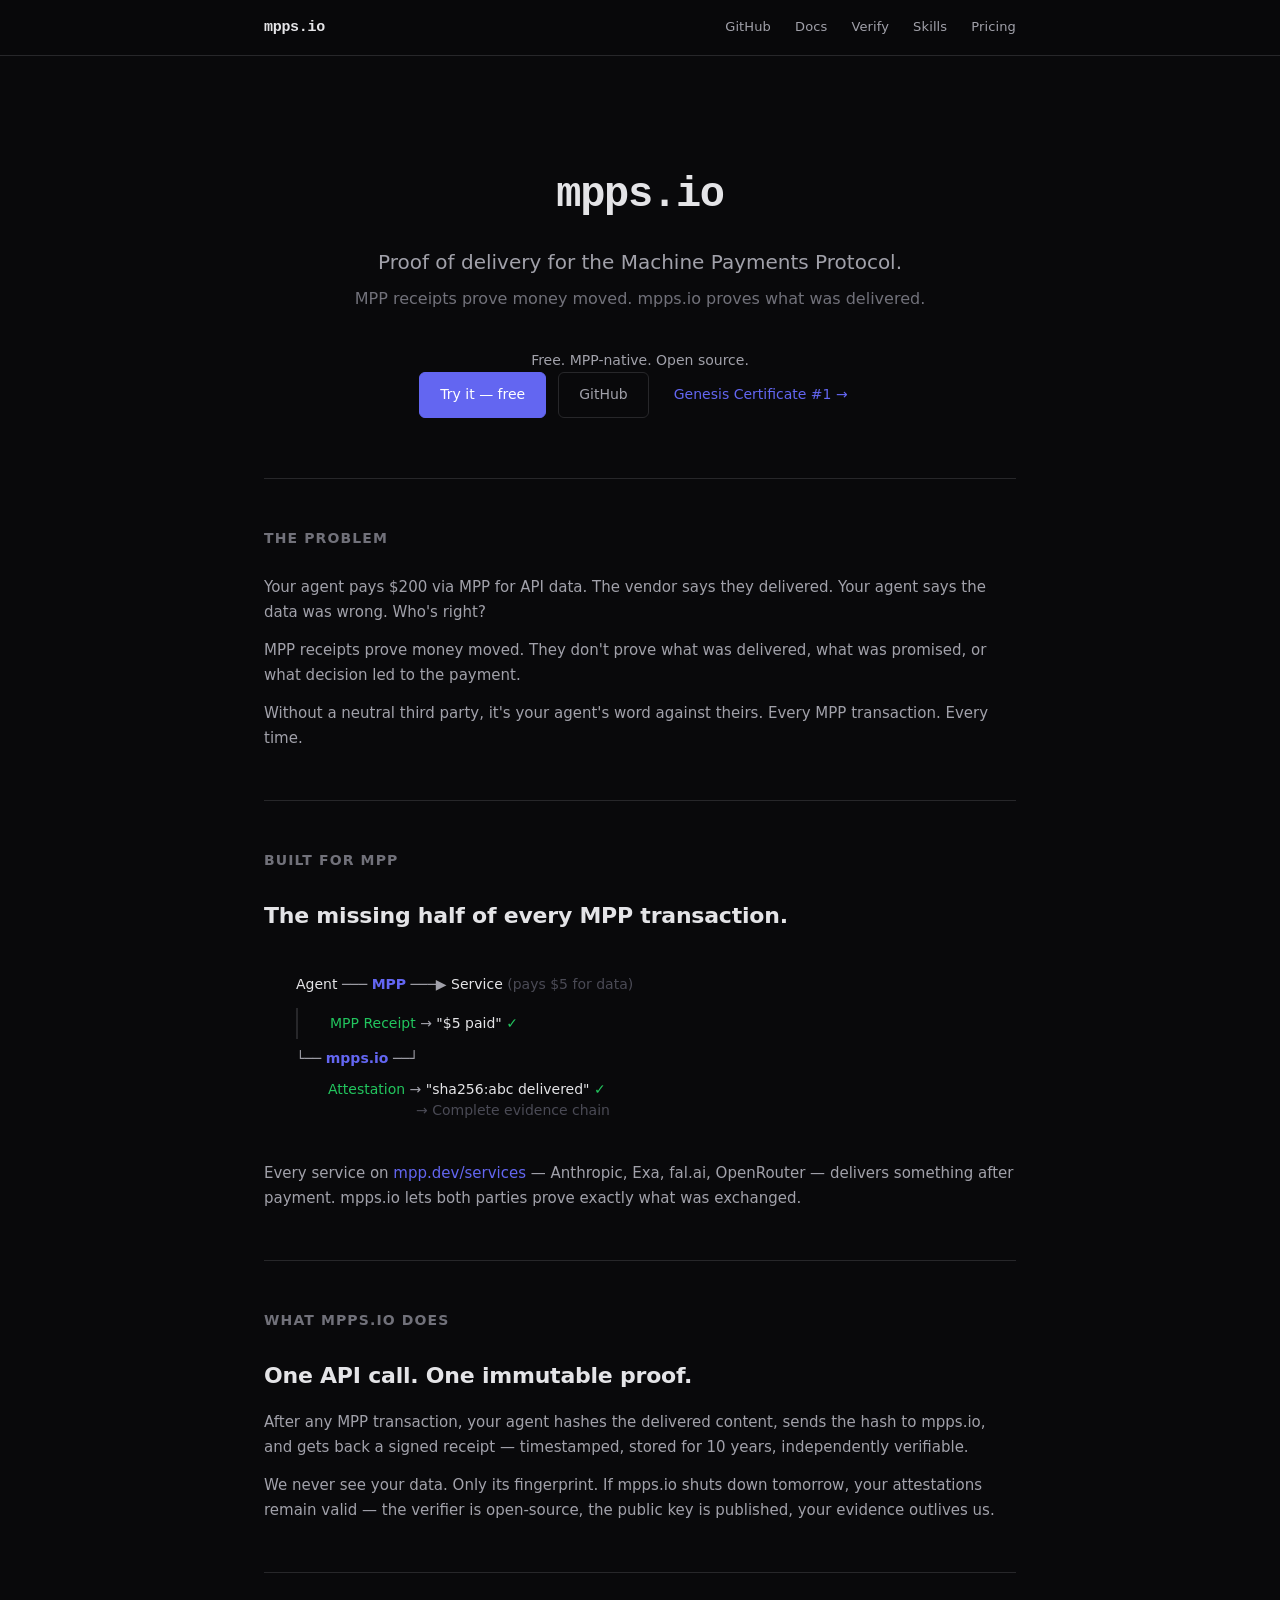
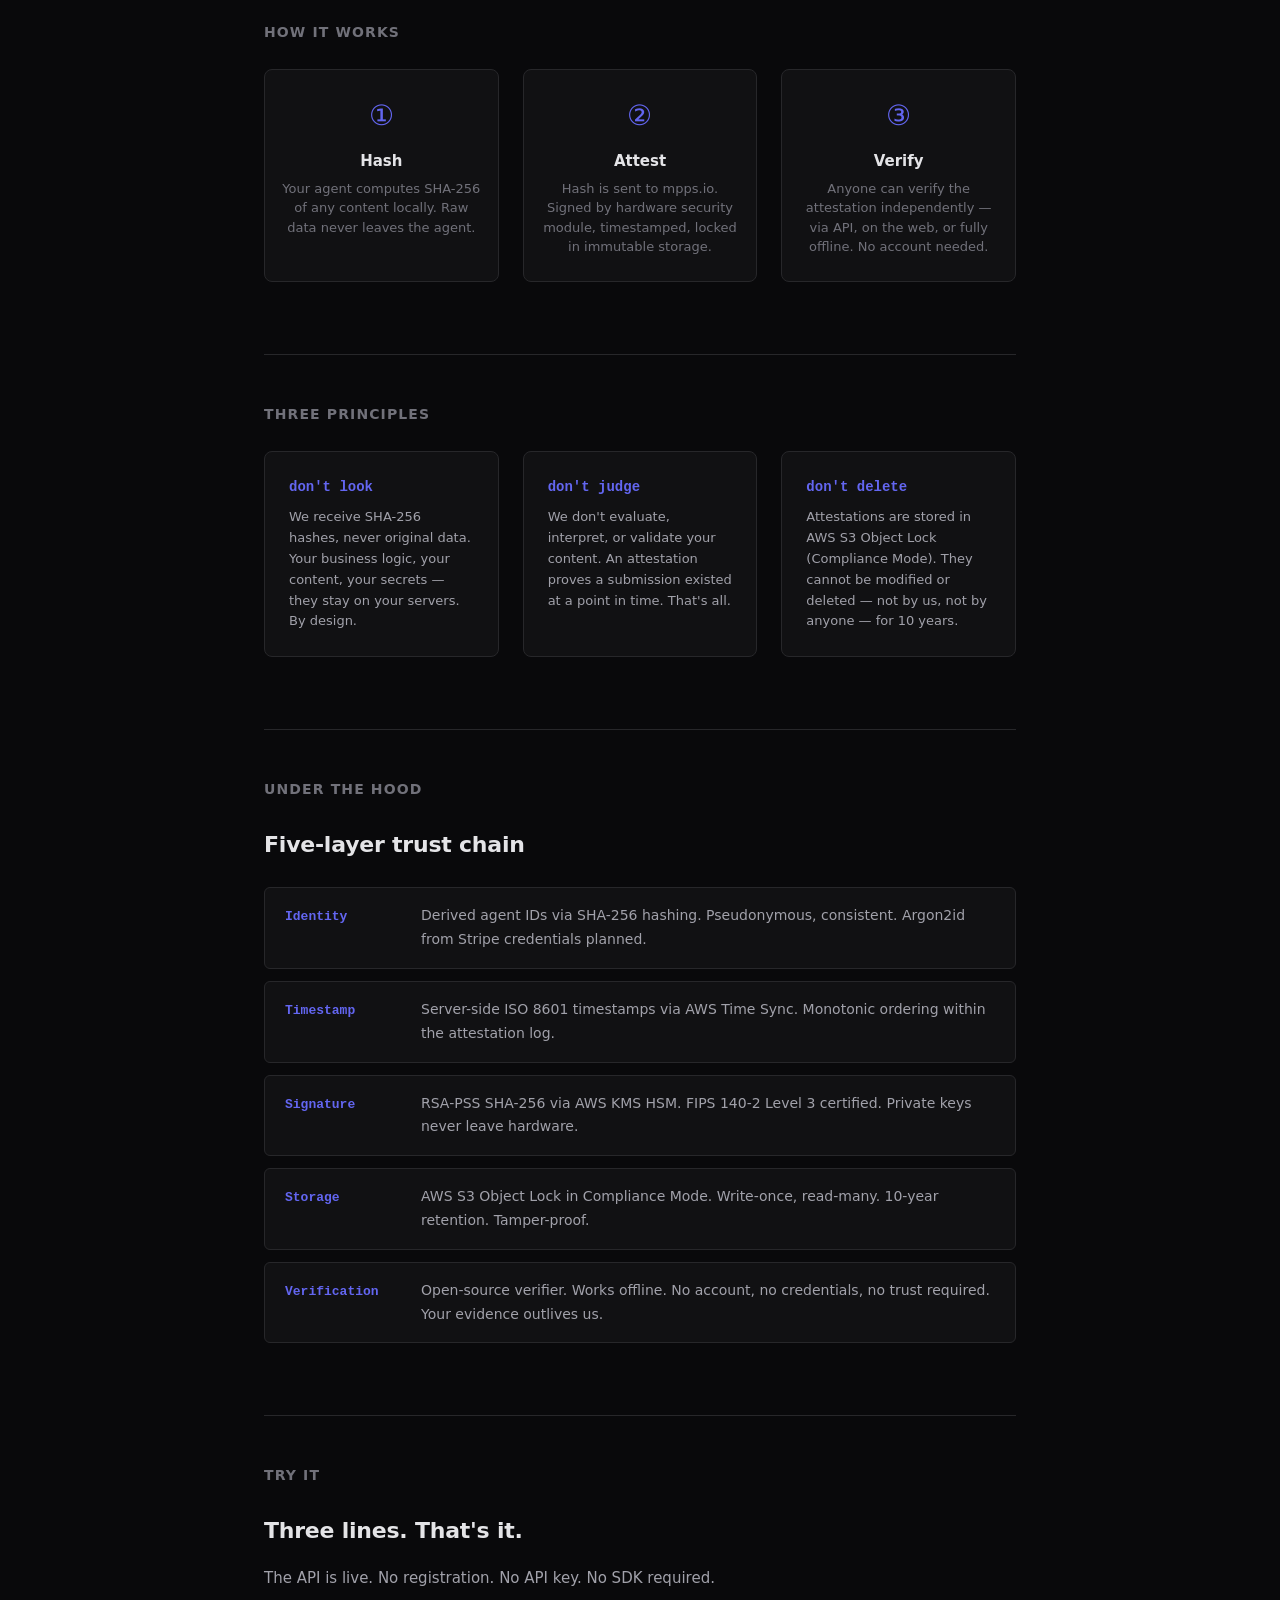
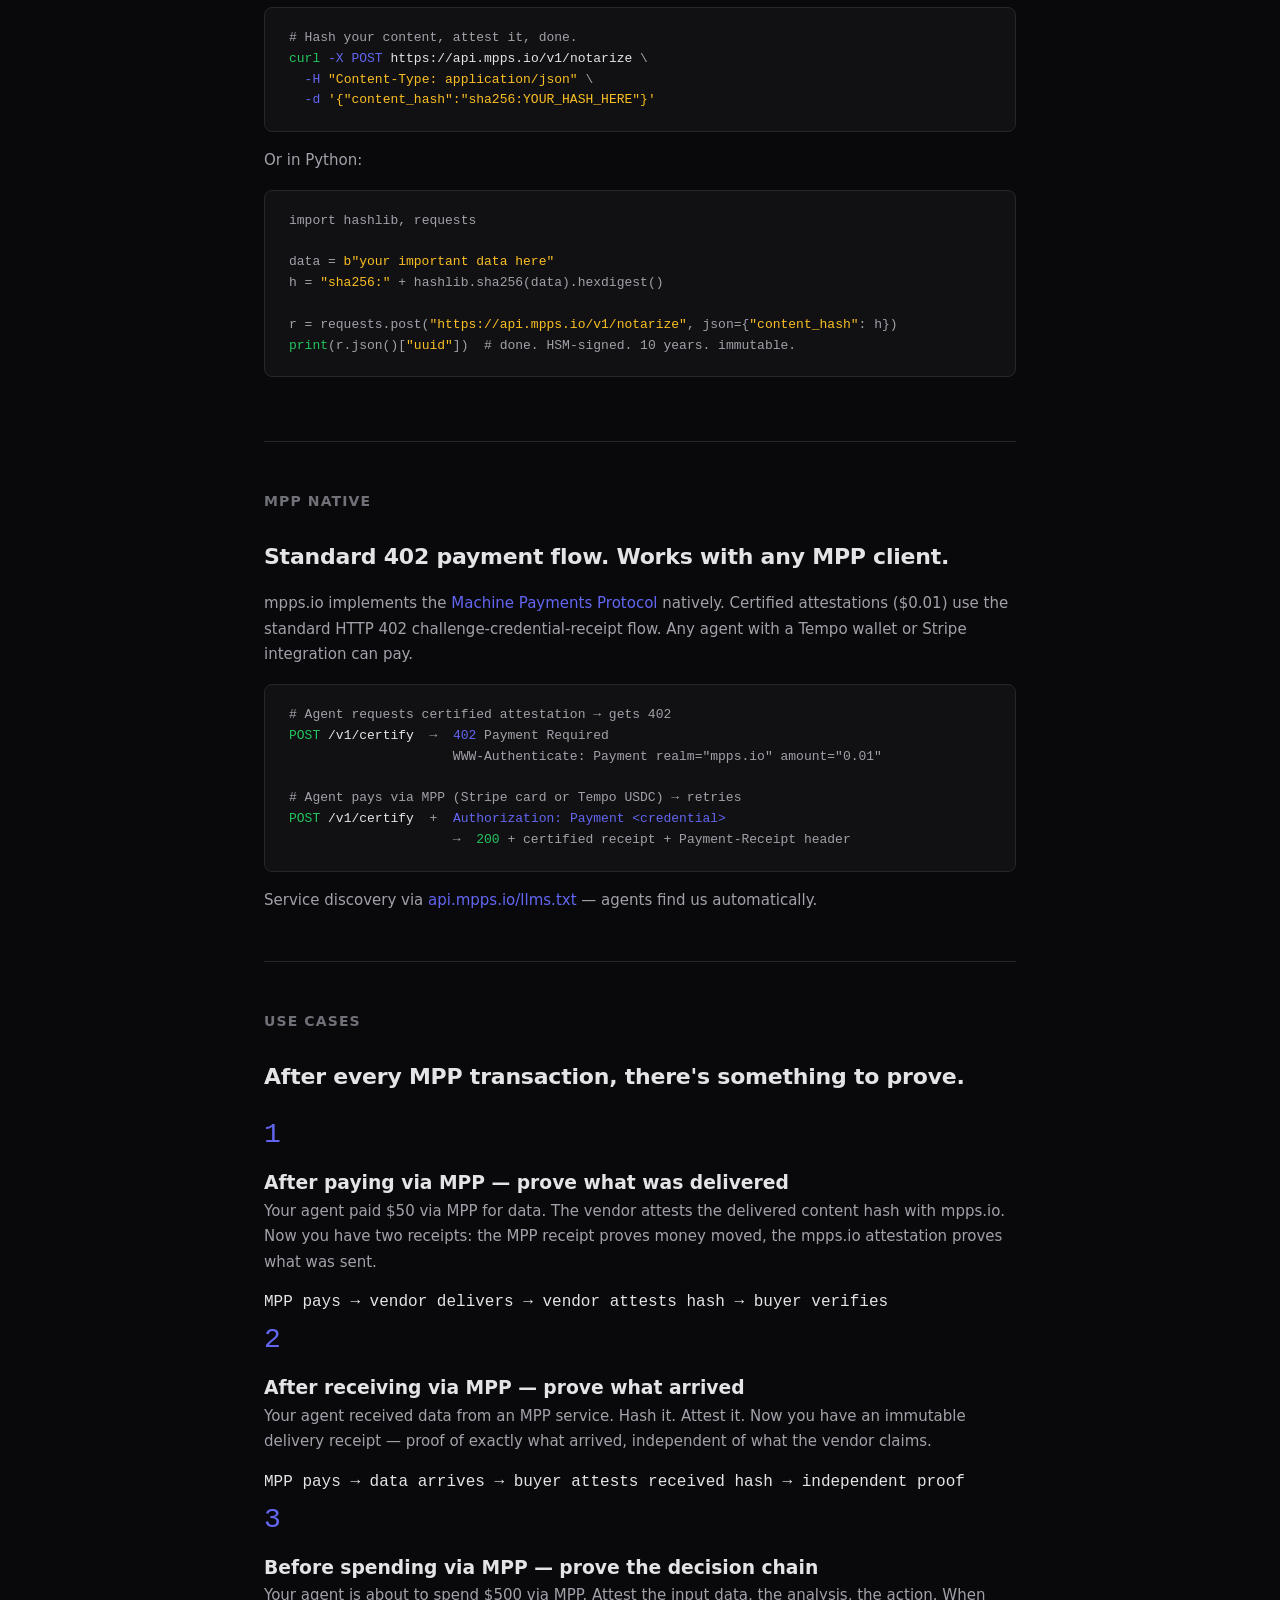
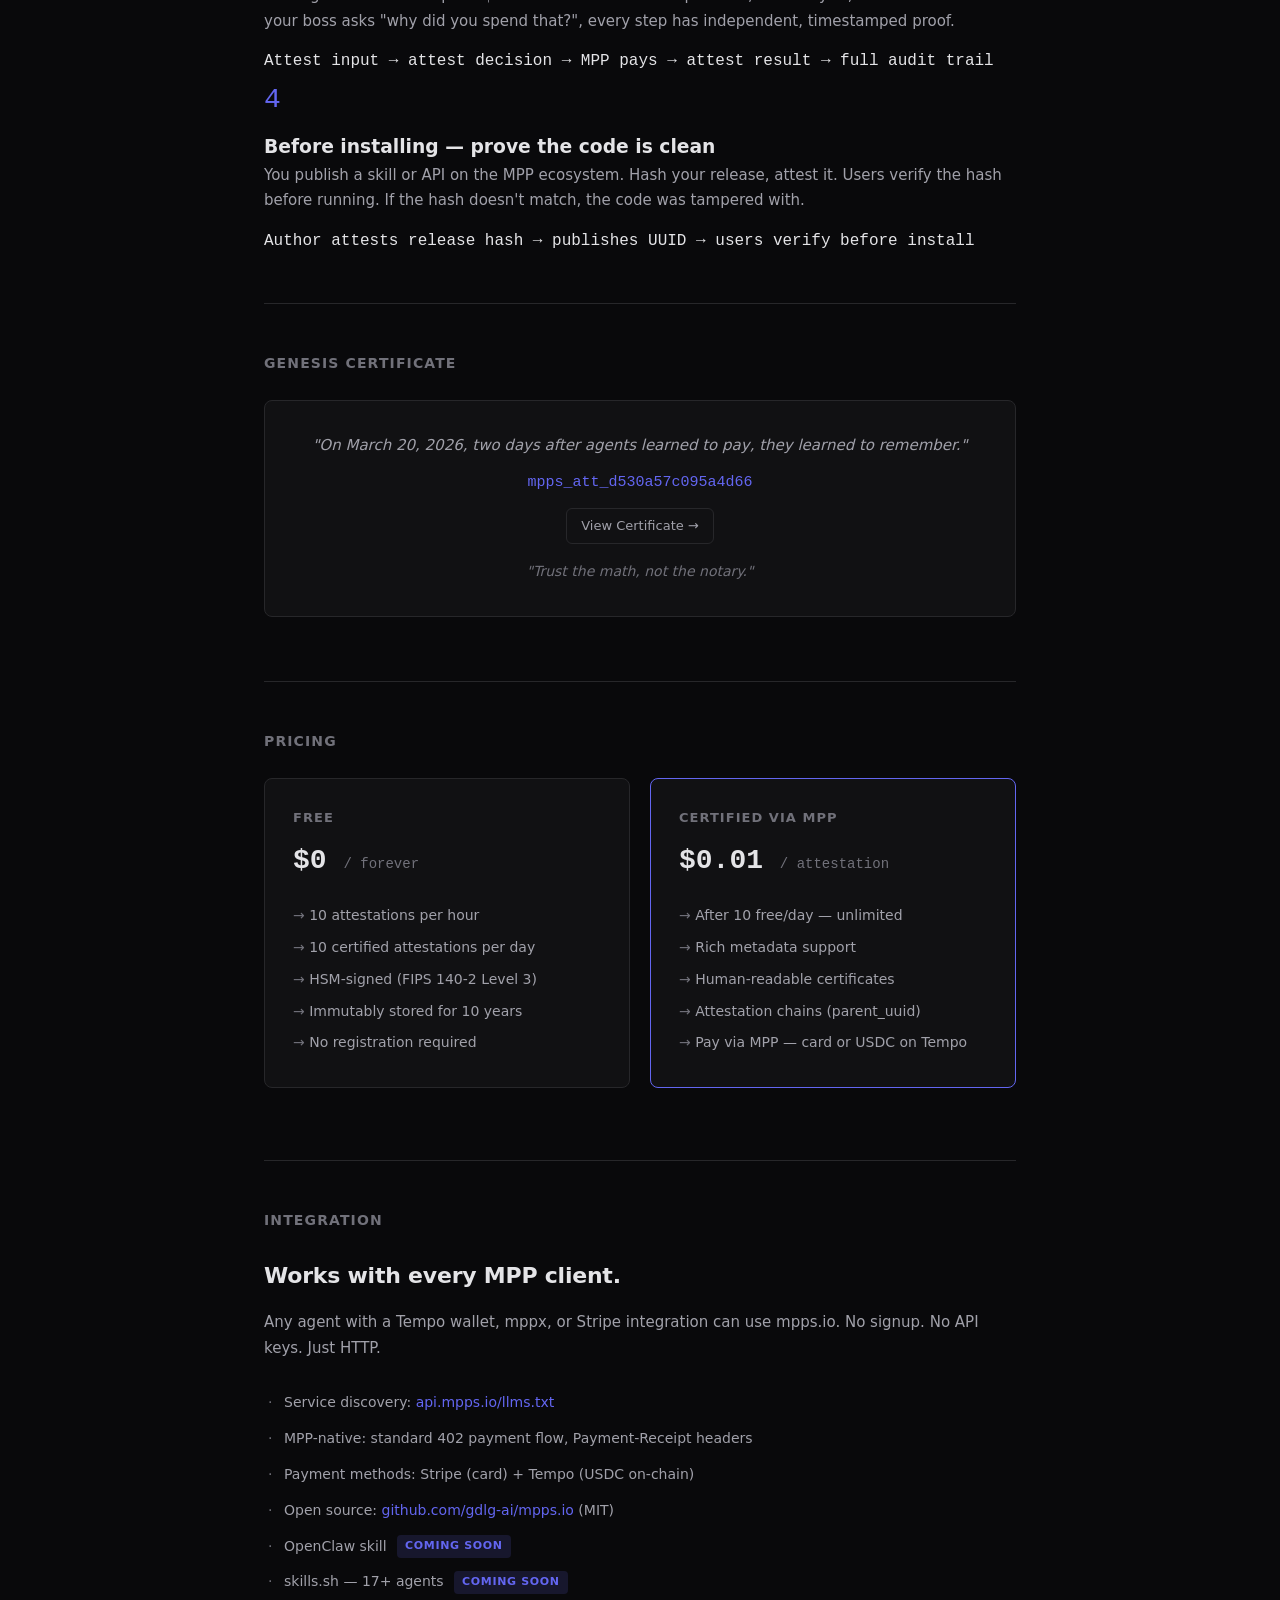
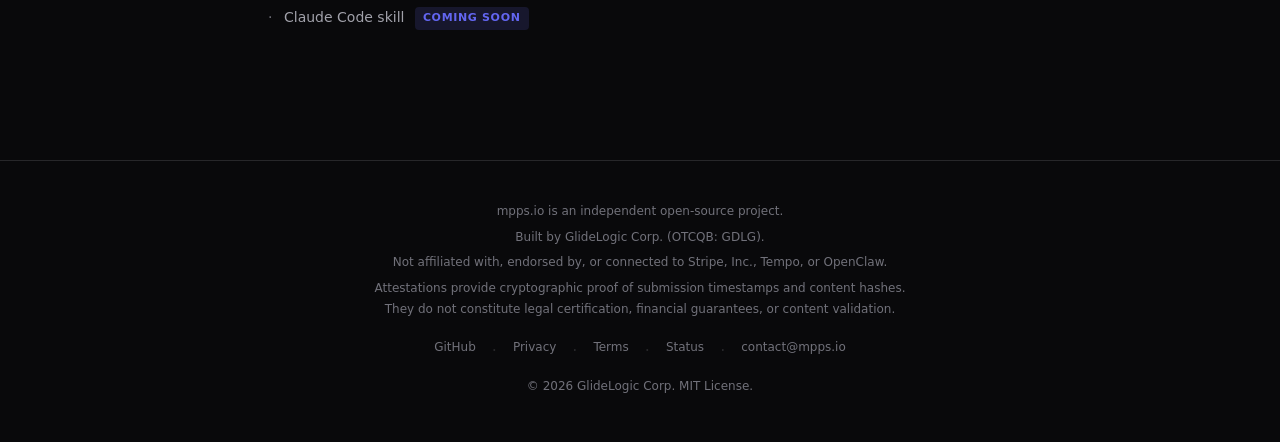
==== website/index.html @ 183e3a38 "mpps.io v0.4.0 — Cryptographic attestation for agent commerce Proof of delivery for the Machine Paym" ====
<!DOCTYPE html>
<html lang="en">
<head>
  <meta charset="UTF-8">
  <meta name="viewport" content="width=device-width, initial-scale=1.0">
  <title>mpps.io — Proof of delivery for the Machine Payments Protocol</title>
  <meta name="description" content="MPP receipts prove money moved. mpps.io proves what was delivered. Cryptographic attestation for agent-to-agent commerce — HSM-signed, stored for 10 years, independently verifiable. Free.">
  <link rel="canonical" href="https://mpps.io/">
  <!-- Open Graph -->
  <meta property="og:type" content="website">
  <meta property="og:url" content="https://mpps.io/">
  <meta property="og:title" content="mpps.io — Proof of delivery for the Machine Payments Protocol">
  <meta property="og:description" content="Agents pay. mpps.io proves what happened. Free, HSM-signed attestation for agent commerce. One HTTP call. Stored 10 years.">
  <meta property="og:site_name" content="mpps.io">
  <!-- Twitter Card -->
  <meta name="twitter:card" content="summary">
  <meta name="twitter:title" content="mpps.io — Proof of delivery for MPP">
  <meta name="twitter:description" content="Agents pay. mpps.io proves what happened. Free attestation, one HTTP call, HSM-signed, stored 10 years.">
  <!-- JSON-LD Structured Data -->
  <script type="application/ld+json">
  {
    "@context": "https://schema.org",
    "@type": "SoftwareApplication",
    "name": "mpps.io",
    "url": "https://mpps.io",
    "description": "Cryptographic attestation for agent-to-agent commerce. Proof of delivery for every MPP transaction.",
    "applicationCategory": "DeveloperApplication",
    "operatingSystem": "Any (HTTP API)",
    "offers": [
      {"@type": "Offer", "price": "0", "priceCurrency": "USD", "description": "Free tier: 10 attestations/hour"},
      {"@type": "Offer", "price": "0.01", "priceCurrency": "USD", "description": "Certified attestation via MPP"}
    ],
    "author": {
      "@type": "Organization",
      "name": "GlideLogic Corp.",
      "url": "https://glidelogic.ai",
      "tickerSymbol": "GDLG"
    },
    "license": "https://opensource.org/licenses/MIT",
    "isAccessibleForFree": true,
    "keywords": "attestation, MPP, machine payments, agent commerce, proof of delivery, HSM, cryptographic proof"
  }
  </script>
  <link rel="stylesheet" href="css/style.css">
  <link rel="icon" href="data:image/svg+xml,<svg xmlns='http://www.w3.org/2000/svg' viewBox='0 0 100 100'><text y='.9em' font-size='90'>&#x2B21;</text></svg>">
</head>
<body>

  <!-- Nav -->
  <nav class="nav">
    <div class="nav-inner">
      <a href="/" class="nav-logo">mpps.io</a>
      <div class="nav-links">
        <a href="https://github.com/gdlg-ai/mpps.io" target="_blank">GitHub</a>
        <a href="https://github.com/gdlg-ai/mpps.io#readme" target="_blank">Docs</a>
        <a href="/verify.html">Verify</a>
        <a href="/skills.html">Skills</a>
        <a href="#pricing">Pricing</a>
      </div>
    </div>
  </nav>

  <div class="content">

    <!-- Hero -->
    <section class="hero">
      <h1 class="hero-title">mpps.io</h1>
      <p class="hero-subtitle">Proof of delivery for the Machine Payments Protocol.</p>
      <p class="hero-tagline">MPP receipts prove money moved. mpps.io proves what was delivered.</p>
      <p style="color: var(--text-muted); font-size: 14px; margin-top: 0.5rem;">Free. MPP-native. Open source.</p>
      <div class="hero-actions">
        <a href="#try-it" class="btn btn-primary">Try it — free</a>
        <a href="https://github.com/gdlg-ai/mpps.io" class="btn btn-secondary" target="_blank">GitHub</a>
        <a href="/cert/" class="btn btn-ghost">Genesis Certificate #1 →</a>
      </div>
    </section>

    <!-- The Problem -->
    <section class="section">
      <div class="section-title">The Problem</div>
      <p>Your agent pays $200 via MPP for API data. The vendor says they delivered. Your agent says the data was wrong. Who's right?</p>
      <p>MPP receipts prove money moved. They don't prove what was delivered, what was promised, or what decision led to the payment.</p>
      <p>Without a neutral third party, it's your agent's word against theirs. Every MPP transaction. Every time.</p>
    </section>

    <!-- The MPP Ecosystem -->
    <section class="section">
      <div class="section-title">Built for MPP</div>
      <h2>The missing half of every MPP transaction.</h2>
      <div style="background: var(--bg-elevated); padding: 1.5rem 2rem; border-radius: 6px; font-family: var(--font-mono); font-size: 14px; line-height: 1.5; color: var(--text-muted);">
        <div style="margin-bottom: 0.8rem;">
          <span style="color:var(--text);">Agent</span> ─── <span style="color:#6366f1;font-weight:600;">MPP</span> ───▶ <span style="color:var(--text);">Service</span> <span style="color:#4a4a55">(pays $5 for data)</span>
        </div>
        <div style="padding-left: 1rem; border-left: 2px solid #27272a; margin-bottom: 0.6rem;">
          <div style="padding: 0.3rem 0 0.3rem 1rem;"><span style="color:#22c55e;">MPP Receipt</span> → <span style="color:var(--text);">"$5 paid"</span> <span style="color:#22c55e;">✓</span></div>
        </div>
        <div style="margin-bottom: 0.6rem;">
          └── <span style="color:#6366f1;font-weight:600;">mpps.io</span> ──┘
        </div>
        <div style="padding-left: 2rem;">
          <div><span style="color:#22c55e;">Attestation</span> → <span style="color:var(--text);">"sha256:abc delivered"</span> <span style="color:#22c55e;">✓</span></div>
          <div style="padding-left: 5.5rem; color:#4a4a55;">→ Complete evidence chain</div>
        </div>
      </div>
      <p style="margin-top: 1rem;">Every service on <a href="https://mpp.dev/services" target="_blank" style="color: var(--accent);">mpp.dev/services</a> — Anthropic, Exa, fal.ai, OpenRouter — delivers something after payment. mpps.io lets both parties prove exactly what was exchanged.</p>
    </section>

    <!-- What mpps.io Does -->
    <section class="section">
      <div class="section-title">What mpps.io Does</div>
      <h2>One API call. One immutable proof.</h2>
      <p>After any MPP transaction, your agent hashes the delivered content, sends the hash to mpps.io, and gets back a signed receipt — timestamped, stored for 10 years, independently verifiable.</p>
      <p>We never see your data. Only its fingerprint. If mpps.io shuts down tomorrow, your attestations remain valid — the verifier is open-source, the public key is published, your evidence outlives us.</p>
    </section>

    <!-- How It Works -->
    <section class="section">
      <div class="section-title">How It Works</div>
      <div class="steps">
        <div class="step">
          <div class="step-num">①</div>
          <div class="step-label">Hash</div>
          <div class="step-desc">Your agent computes SHA-256 of any content locally. Raw data never leaves the agent.</div>
        </div>
        <div class="step">
          <div class="step-num">②</div>
          <div class="step-label">Attest</div>
          <div class="step-desc">Hash is sent to mpps.io. Signed by hardware security module, timestamped, locked in immutable storage.</div>
        </div>
        <div class="step">
          <div class="step-num">③</div>
          <div class="step-label">Verify</div>
          <div class="step-desc">Anyone can verify the attestation independently — via API, on the web, or fully offline. No account needed.</div>
        </div>
      </div>
    </section>

    <!-- Three Principles -->
    <section class="section">
      <div class="section-title">Three Principles</div>
      <div class="principles">
        <div class="principle">
          <div class="principle-name">don't look</div>
          <p>We receive SHA-256 hashes, never original data. Your business logic, your content, your secrets — they stay on your servers. By design.</p>
        </div>
        <div class="principle">
          <div class="principle-name">don't judge</div>
          <p>We don't evaluate, interpret, or validate your content. An attestation proves a submission existed at a point in time. That's all.</p>
        </div>
        <div class="principle">
          <div class="principle-name">don't delete</div>
          <p>Attestations are stored in AWS S3 Object Lock (Compliance Mode). They cannot be modified or deleted — not by us, not by anyone — for 10 years.</p>
        </div>
      </div>
    </section>

    <!-- Under the Hood -->
    <section class="section">
      <div class="section-title">Under the Hood</div>
      <h2>Five-layer trust chain</h2>
      <div class="trust-chain">
        <div class="trust-layer">
          <span class="trust-layer-name">Identity</span>
          <span class="trust-layer-desc">Derived agent IDs via SHA-256 hashing. Pseudonymous, consistent. Argon2id from Stripe credentials planned.</span>
        </div>
        <div class="trust-layer">
          <span class="trust-layer-name">Timestamp</span>
          <span class="trust-layer-desc">Server-side ISO 8601 timestamps via AWS Time Sync. Monotonic ordering within the attestation log.</span>
        </div>
        <div class="trust-layer">
          <span class="trust-layer-name">Signature</span>
          <span class="trust-layer-desc">RSA-PSS SHA-256 via AWS KMS HSM. FIPS 140-2 Level 3 certified. Private keys never leave hardware.</span>
        </div>
        <div class="trust-layer">
          <span class="trust-layer-name">Storage</span>
          <span class="trust-layer-desc">AWS S3 Object Lock in Compliance Mode. Write-once, read-many. 10-year retention. Tamper-proof.</span>
        </div>
        <div class="trust-layer">
          <span class="trust-layer-name">Verification</span>
          <span class="trust-layer-desc">Open-source verifier. Works offline. No account, no credentials, no trust required. Your evidence outlives us.</span>
        </div>
      </div>
    </section>

    <!-- Try It -->
    <section class="section" id="try-it">
      <div class="section-title">Try It</div>
      <h2>Three lines. That's it.</h2>
      <p>The API is live. No registration. No API key. No SDK required.</p>
      <div class="code-block">
<pre><span class="comment"># Hash your content, attest it, done.</span>
<span class="cmd">curl</span> <span class="flag">-X POST</span> <span class="url">https://api.mpps.io/v1/notarize</span> \
  <span class="flag">-H</span> <span class="string">"Content-Type: application/json"</span> \
  <span class="flag">-d</span> <span class="string">'{"content_hash":"sha256:YOUR_HASH_HERE"}'</span></pre>
      </div>
      <p style="margin-top: 1rem;">Or in Python:</p>
      <div class="code-block">
<pre><span class="kw">import</span> hashlib, requests

data = <span class="string">b"your important data here"</span>
h = <span class="string">"sha256:"</span> + hashlib.sha256(data).hexdigest()

r = requests.post(<span class="string">"https://api.mpps.io/v1/notarize"</span>, json={<span class="string">"content_hash"</span>: h})
<span class="cmd">print</span>(r.json()[<span class="string">"uuid"</span>])  <span class="comment"># done. HSM-signed. 10 years. immutable.</span></pre>
      </div>
    </section>

    <!-- MPP Native -->
    <section class="section">
      <div class="section-title">MPP Native</div>
      <h2>Standard 402 payment flow. Works with any MPP client.</h2>
      <p>mpps.io implements the <a href="https://mpp.dev" target="_blank" style="color: var(--accent);">Machine Payments Protocol</a> natively. Certified attestations ($0.01) use the standard HTTP 402 challenge-credential-receipt flow. Any agent with a Tempo wallet or Stripe integration can pay.</p>
      <div class="code-block">
<pre><span class="comment"># Agent requests certified attestation → gets 402</span>
<span class="cmd">POST</span> <span class="url">/v1/certify</span>  →  <span class="flag">402</span> Payment Required
                     <span style="color:var(--text-muted)">WWW-Authenticate: Payment realm="mpps.io" amount="0.01"</span>

<span class="comment"># Agent pays via MPP (Stripe card or Tempo USDC) → retries</span>
<span class="cmd">POST</span> <span class="url">/v1/certify</span>  +  <span class="flag">Authorization: Payment &lt;credential&gt;</span>
                     →  <span style="color:#22c55e">200</span> + certified receipt + <span style="color:var(--text-muted)">Payment-Receipt header</span></pre>
      </div>
      <p style="margin-top: 1rem;">Service discovery via <a href="https://api.mpps.io/llms.txt" style="color: var(--accent);">api.mpps.io/llms.txt</a> — agents find us automatically.</p>
    </section>

    <!-- Use Cases -->
    <section class="section" id="use-cases">
      <div class="section-title">Use Cases</div>
      <h2>After every MPP transaction, there's something to prove.</h2>

      <div class="steps-grid">
        <div class="step-card">
          <div class="step-num">1</div>
          <h3>After paying via MPP — prove what was delivered</h3>
          <p>Your agent paid $50 via MPP for data. The vendor attests the delivered content hash with mpps.io. Now you have two receipts: the MPP receipt proves money moved, the mpps.io attestation proves what was sent.</p>
          <code class="step-flow">MPP pays → vendor delivers → vendor attests hash → buyer verifies</code>
        </div>
        <div class="step-card">
          <div class="step-num">2</div>
          <h3>After receiving via MPP — prove what arrived</h3>
          <p>Your agent received data from an MPP service. Hash it. Attest it. Now you have an immutable delivery receipt — proof of exactly what arrived, independent of what the vendor claims.</p>
          <code class="step-flow">MPP pays → data arrives → buyer attests received hash → independent proof</code>
        </div>
        <div class="step-card">
          <div class="step-num">3</div>
          <h3>Before spending via MPP — prove the decision chain</h3>
          <p>Your agent is about to spend $500 via MPP. Attest the input data, the analysis, the action. When your boss asks "why did you spend that?", every step has independent, timestamped proof.</p>
          <code class="step-flow">Attest input → attest decision → MPP pays → attest result → full audit trail</code>
        </div>
        <div class="step-card">
          <div class="step-num">4</div>
          <h3>Before installing — prove the code is clean</h3>
          <p>You publish a skill or API on the MPP ecosystem. Hash your release, attest it. Users verify the hash before running. If the hash doesn't match, the code was tampered with.</p>
          <code class="step-flow">Author attests release hash → publishes UUID → users verify before install</code>
        </div>
      </div>
    </section>

    <!-- Genesis Certificate -->
    <section class="section">
      <div class="section-title">Genesis Certificate</div>
      <div class="genesis-block">
        <p style="color: var(--text-muted); font-size: 15px; font-style: italic;">"On March 20, 2026, two days after agents learned to pay, they learned to remember."</p>
        <div class="uuid">mpps_att_d530a57c095a4d66</div>
        <a href="/cert/" class="btn btn-secondary btn-sm">View Certificate →</a>
        <p class="quote">"Trust the math, not the notary."</p>
      </div>
    </section>

    <!-- Pricing -->
    <section class="section" id="pricing">
      <div class="section-title">Pricing</div>
      <div class="pricing-grid">
        <div class="pricing-card">
          <div class="pricing-tier">Free</div>
          <div class="pricing-price">$0 <span>/ forever</span></div>
          <ul class="pricing-features">
            <li>10 attestations per hour</li>
            <li>10 certified attestations per day</li>
            <li>HSM-signed (FIPS 140-2 Level 3)</li>
            <li>Immutably stored for 10 years</li>
            <li>No registration required</li>
          </ul>
        </div>
        <div class="pricing-card featured">
          <div class="pricing-tier">Certified via MPP</div>
          <div class="pricing-price">$0.01 <span>/ attestation</span></div>
          <ul class="pricing-features">
            <li>After 10 free/day — unlimited</li>
            <li>Rich metadata support</li>
            <li>Human-readable certificates</li>
            <li>Attestation chains (parent_uuid)</li>
            <li>Pay via MPP — card or USDC on Tempo</li>
          </ul>
        </div>
      </div>
    </section>

    <!-- For Agents -->
    <section class="section">
      <div class="section-title">Integration</div>
      <h2>Works with every MPP client.</h2>
      <p style="color: var(--text-muted); margin-bottom: 1.5rem;">Any agent with a Tempo wallet, mppx, or Stripe integration can use mpps.io. No signup. No API keys. Just HTTP.</p>
      <ul class="agent-features">
        <li>Service discovery: <a href="https://api.mpps.io/llms.txt">api.mpps.io/llms.txt</a></li>
        <li>MPP-native: standard 402 payment flow, Payment-Receipt headers</li>
        <li>Payment methods: Stripe (card) + Tempo (USDC on-chain)</li>
        <li>Open source: <a href="https://github.com/gdlg-ai/mpps.io" target="_blank" style="color: var(--accent);">github.com/gdlg-ai/mpps.io</a> (MIT)</li>
        <li>OpenClaw skill <span class="badge-soon">coming soon</span></li>
        <li>skills.sh — 17+ agents <span class="badge-soon">coming soon</span></li>
        <li>Claude Code skill <span class="badge-soon">coming soon</span></li>
      </ul>
    </section>

  </div>

  <!-- Footer -->
  <footer class="footer">
    <div class="footer-inner">
      <p>mpps.io is an independent open-source project.</p>
      <p>Built by GlideLogic Corp. (OTCQB: GDLG).</p>
      <p>Not affiliated with, endorsed by, or connected to Stripe, Inc., Tempo, or OpenClaw.</p>
      <p>Attestations provide cryptographic proof of submission timestamps and content hashes.<br>They do not constitute legal certification, financial guarantees, or content validation.</p>
      <div class="footer-links">
        <a href="https://github.com/gdlg-ai/mpps.io" target="_blank">GitHub</a>
        <span class="sep">·</span>
        <a href="/privacy.html">Privacy</a>
        <span class="sep">·</span>
        <a href="/terms.html">Terms</a>
        <span class="sep">·</span>
        <a href="https://api.mpps.io/v1/health" target="_blank">Status</a>
        <span class="sep">·</span>
        <a href="mailto:contact@mpps.io">contact@mpps.io</a>
      </div>
      <p class="copyright">© 2026 GlideLogic Corp. MIT License.</p>
    </div>
  </footer>

</body>
</html>
---- website/css/style.css ----
/* mpps.io — Protocol-grade attestation layer */
/* Dark, industrial, trustworthy */

:root {
  --bg: #09090b;
  --bg-raised: #111113;
  --bg-card: #18181b;
  --text: #e4e4e7;
  --text-muted: #a1a1aa;
  --text-dim: #71717a;
  --accent: #6366f1;
  --accent-hover: #818cf8;
  --green: #22c55e;
  --green-dim: #16a34a;
  --red: #ef4444;
  --border: #27272a;
  --border-light: #3f3f46;
  --mono: 'SF Mono', SFMono-Regular, Consolas, 'Liberation Mono', Menlo, monospace;
  --sans: -apple-system, BlinkMacSystemFont, 'Segoe UI', system-ui, sans-serif;
  --serif: 'Georgia', 'Times New Roman', serif;
  --max-w: 800px;
  --max-w-cert: 700px;
}

*, *::before, *::after {
  margin: 0;
  padding: 0;
  box-sizing: border-box;
}

html {
  font-size: 16px;
  -webkit-font-smoothing: antialiased;
  -moz-osx-font-smoothing: grayscale;
}

body {
  background: var(--bg);
  color: var(--text);
  font-family: var(--sans);
  line-height: 1.7;
  min-height: 100vh;
}

a {
  color: var(--accent);
  text-decoration: none;
  transition: color 0.15s;
}

a:hover {
  color: var(--accent-hover);
}

code, pre, .mono {
  font-family: var(--mono);
}

/* ── Nav ── */

.nav {
  position: fixed;
  top: 0;
  left: 0;
  right: 0;
  z-index: 100;
  background: rgba(9, 9, 11, 0.92);
  backdrop-filter: blur(12px);
  -webkit-backdrop-filter: blur(12px);
  border-bottom: 1px solid var(--border);
  height: 56px;
  display: flex;
  align-items: center;
  justify-content: center;
}

.nav-inner {
  width: 100%;
  max-width: var(--max-w);
  padding: 0 24px;
  display: flex;
  align-items: center;
  justify-content: space-between;
}

.nav-logo {
  font-family: var(--mono);
  font-size: 15px;
  font-weight: 600;
  color: var(--text);
  letter-spacing: -0.02em;
}

.nav-logo:hover {
  color: var(--text);
}

.nav-links {
  display: flex;
  gap: 24px;
  align-items: center;
}

.nav-links a {
  font-size: 13px;
  color: var(--text-muted);
  font-weight: 500;
  letter-spacing: 0.01em;
}

.nav-links a:hover {
  color: var(--text);
}

/* ── Main Content ── */

.content {
  max-width: var(--max-w);
  margin: 0 auto;
  padding: 80px 24px 60px;
}

/* ── Hero ── */

.hero {
  padding: 80px 0 60px;
  text-align: center;
}

.hero-title {
  font-family: var(--mono);
  font-size: 42px;
  font-weight: 700;
  letter-spacing: -0.03em;
  color: var(--text);
  margin-bottom: 16px;
}

.hero-subtitle {
  font-size: 20px;
  color: var(--text-muted);
  font-weight: 400;
  line-height: 1.5;
  margin-bottom: 8px;
}

.hero-tagline {
  font-size: 16px;
  color: var(--text-dim);
  margin-bottom: 36px;
}

.hero-actions {
  display: flex;
  gap: 12px;
  justify-content: center;
  flex-wrap: wrap;
}

/* ── Buttons ── */

.btn {
  display: inline-flex;
  align-items: center;
  gap: 6px;
  padding: 10px 20px;
  border-radius: 6px;
  font-size: 14px;
  font-weight: 500;
  border: 1px solid transparent;
  cursor: pointer;
  transition: all 0.15s;
  text-decoration: none;
}

.btn-primary {
  background: var(--accent);
  color: #fff;
  border-color: var(--accent);
}

.btn-primary:hover {
  background: var(--accent-hover);
  border-color: var(--accent-hover);
  color: #fff;
}

.btn-secondary {
  background: transparent;
  color: var(--text-muted);
  border-color: var(--border);
}

.btn-secondary:hover {
  color: var(--text);
  border-color: var(--border-light);
  background: var(--bg-raised);
}

.btn-ghost {
  background: transparent;
  color: var(--accent);
  padding: 10px 12px;
}

.btn-ghost:hover {
  color: var(--accent-hover);
}

.btn-sm {
  padding: 6px 14px;
  font-size: 13px;
}

/* ── Sections ── */

.section {
  padding: 48px 0;
  border-top: 1px solid var(--border);
}

.section:first-child {
  border-top: none;
}

.section-title {
  font-size: 14px;
  font-weight: 600;
  text-transform: uppercase;
  letter-spacing: 0.08em;
  color: var(--text-dim);
  margin-bottom: 24px;
}

.section h2 {
  font-size: 22px;
  font-weight: 600;
  color: var(--text);
  margin-bottom: 16px;
  letter-spacing: -0.01em;
}

.section p {
  color: var(--text-muted);
  margin-bottom: 12px;
  font-size: 15px;
  line-height: 1.7;
}

.section p:last-child {
  margin-bottom: 0;
}

/* ── Steps ── */

.steps {
  display: grid;
  grid-template-columns: repeat(3, 1fr);
  gap: 24px;
  margin: 24px 0;
}

.step {
  text-align: center;
  padding: 24px 16px;
  border: 1px solid var(--border);
  border-radius: 8px;
  background: var(--bg-raised);
}

.step-num {
  font-family: var(--mono);
  font-size: 28px;
  color: var(--accent);
  margin-bottom: 8px;
}

.step-label {
  font-size: 15px;
  font-weight: 600;
  color: var(--text);
  margin-bottom: 4px;
}

.step-desc {
  font-size: 13px;
  color: var(--text-dim);
  line-height: 1.5;
}

/* ── Principles ── */

.principles {
  display: grid;
  grid-template-columns: repeat(3, 1fr);
  gap: 24px;
  margin: 24px 0;
}

.principle {
  padding: 24px;
  border: 1px solid var(--border);
  border-radius: 8px;
  background: var(--bg-raised);
}

.principle-name {
  font-family: var(--mono);
  font-size: 14px;
  font-weight: 600;
  color: var(--accent);
  margin-bottom: 8px;
}

.principle p {
  font-size: 13px;
  color: var(--text-muted);
  line-height: 1.6;
}

/* ── Trust Chain ── */

.trust-chain {
  display: flex;
  flex-direction: column;
  gap: 12px;
  margin: 24px 0;
}

.trust-layer {
  display: flex;
  align-items: baseline;
  gap: 16px;
  padding: 16px 20px;
  border: 1px solid var(--border);
  border-radius: 6px;
  background: var(--bg-raised);
}

.trust-layer-name {
  font-family: var(--mono);
  font-size: 13px;
  font-weight: 600;
  color: var(--accent);
  min-width: 120px;
  flex-shrink: 0;
}

.trust-layer-desc {
  font-size: 14px;
  color: var(--text-muted);
}

/* ── Code Block ── */

.code-block {
  background: var(--bg-raised);
  border: 1px solid var(--border);
  border-radius: 8px;
  padding: 20px 24px;
  overflow-x: auto;
  margin: 16px 0;
}

.code-block pre {
  font-size: 13px;
  line-height: 1.6;
  color: var(--text-muted);
  white-space: pre;
}

.code-block .cmd {
  color: var(--green);
}

.code-block .flag {
  color: var(--accent);
}

.code-block .string {
  color: #fbbf24;
}

.code-block .url {
  color: var(--text);
}

/* ── Genesis ── */

.genesis-block {
  border: 1px solid var(--border);
  border-radius: 8px;
  padding: 32px;
  background: var(--bg-raised);
  text-align: center;
  margin: 16px 0;
}

.genesis-block .uuid {
  font-family: var(--mono);
  font-size: 15px;
  color: var(--accent);
  margin: 12px 0;
}

.genesis-block .quote {
  font-style: italic;
  color: var(--text-dim);
  font-size: 14px;
  margin-top: 16px;
}

/* ── Pricing ── */

.pricing-grid {
  display: grid;
  grid-template-columns: 1fr 1fr;
  gap: 20px;
  margin: 24px 0;
}

.pricing-card {
  padding: 28px;
  border: 1px solid var(--border);
  border-radius: 8px;
  background: var(--bg-raised);
}

.pricing-card.featured {
  border-color: var(--accent);
}

.pricing-tier {
  font-size: 13px;
  font-weight: 600;
  text-transform: uppercase;
  letter-spacing: 0.08em;
  color: var(--text-dim);
  margin-bottom: 8px;
}

.pricing-price {
  font-family: var(--mono);
  font-size: 28px;
  font-weight: 700;
  color: var(--text);
  margin-bottom: 16px;
}

.pricing-price span {
  font-size: 14px;
  font-weight: 400;
  color: var(--text-dim);
}

.pricing-features {
  list-style: none;
  padding: 0;
}

.pricing-features li {
  font-size: 14px;
  color: var(--text-muted);
  padding: 4px 0;
}

.pricing-features li::before {
  content: '\2192\00a0';
  color: var(--text-dim);
}

.badge-soon {
  display: inline-block;
  font-size: 11px;
  font-weight: 600;
  text-transform: uppercase;
  letter-spacing: 0.06em;
  padding: 2px 8px;
  border-radius: 4px;
  background: rgba(99, 102, 241, 0.15);
  color: var(--accent);
  vertical-align: middle;
  margin-left: 6px;
}

/* ── Agents ── */

.agent-features {
  list-style: none;
  padding: 0;
  margin: 16px 0;
}

.agent-features li {
  font-size: 14px;
  color: var(--text-muted);
  padding: 6px 0;
  padding-left: 20px;
  position: relative;
}

.agent-features li::before {
  content: '\00B7';
  position: absolute;
  left: 4px;
  color: var(--text-dim);
}

/* ── Verify Page ── */

.verify-search {
  display: flex;
  gap: 8px;
  margin-bottom: 40px;
}

.verify-search input {
  flex: 1;
  padding: 12px 16px;
  background: var(--bg-raised);
  border: 1px solid var(--border);
  border-radius: 6px;
  color: var(--text);
  font-family: var(--mono);
  font-size: 14px;
  outline: none;
  transition: border-color 0.15s;
}

.verify-search input::placeholder {
  color: var(--text-dim);
}

.verify-search input:focus {
  border-color: var(--accent);
}

.verify-search button {
  padding: 12px 24px;
  background: var(--accent);
  color: #fff;
  border: none;
  border-radius: 6px;
  font-size: 14px;
  font-weight: 500;
  cursor: pointer;
  transition: background 0.15s;
}

.verify-search button:hover {
  background: var(--accent-hover);
}

.verify-status {
  display: inline-flex;
  align-items: center;
  gap: 8px;
  padding: 8px 16px;
  border-radius: 6px;
  font-family: var(--mono);
  font-size: 14px;
  font-weight: 600;
  margin-bottom: 24px;
}

.verify-status.verified {
  background: rgba(34, 197, 94, 0.1);
  color: var(--green);
  border: 1px solid rgba(34, 197, 94, 0.2);
}

.verify-status.unverified {
  background: rgba(239, 68, 68, 0.1);
  color: var(--red);
  border: 1px solid rgba(239, 68, 68, 0.2);
}

/* ── Data Table ── */

.data-table {
  width: 100%;
  border: 1px solid var(--border);
  border-radius: 8px;
  overflow: hidden;
  margin: 16px 0;
}

.data-row {
  display: flex;
  border-bottom: 1px solid var(--border);
}

.data-row:last-child {
  border-bottom: none;
}

.data-label {
  font-size: 13px;
  font-weight: 500;
  color: var(--text-dim);
  padding: 12px 20px;
  min-width: 160px;
  background: var(--bg-raised);
  border-right: 1px solid var(--border);
  flex-shrink: 0;
}

.data-value {
  font-family: var(--mono);
  font-size: 13px;
  color: var(--text);
  padding: 12px 20px;
  word-break: break-all;
  flex: 1;
  min-width: 0;
}

.data-value.expandable {
  cursor: pointer;
  position: relative;
}

.data-value.expandable::after {
  content: ' [expand]';
  color: var(--accent);
  font-size: 11px;
}

.data-value .green {
  color: var(--green);
}

/* ── Certificate Page ── */

.cert-page {
  min-height: 100vh;
  display: flex;
  flex-direction: column;
  align-items: center;
  padding: 80px 24px 60px;
}

.cert-card {
  background: #fafaf9;
  color: #1a1a1a;
  max-width: var(--max-w-cert);
  width: 100%;
  border: 1px solid #d4d4d8;
  border-radius: 2px;
  box-shadow: 0 4px 24px rgba(0, 0, 0, 0.5), 0 1px 3px rgba(0, 0, 0, 0.3);
  padding: 56px 48px;
  position: relative;
}

.cert-card::before {
  content: '';
  position: absolute;
  inset: 8px;
  border: 1px solid #e4e4e7;
  pointer-events: none;
}

.cert-header {
  text-align: center;
  margin-bottom: 32px;
}

.cert-header h1 {
  font-family: var(--serif);
  font-size: 22px;
  font-weight: 400;
  letter-spacing: 0.2em;
  text-transform: uppercase;
  color: #1a1a1a;
  margin-bottom: 4px;
}

.cert-header .cert-issuer {
  font-family: var(--mono);
  font-size: 13px;
  color: #71717a;
  letter-spacing: 0.04em;
}

.cert-divider {
  height: 1px;
  background: #d4d4d8;
  margin: 24px 0;
}

.cert-body {
  text-align: center;
  margin-bottom: 24px;
}

.cert-body p {
  font-family: var(--serif);
  font-size: 15px;
  line-height: 1.8;
  color: #3f3f46;
}

.cert-field {
  margin: 20px 0;
  text-align: left;
}

.cert-field-label {
  font-size: 11px;
  font-weight: 600;
  text-transform: uppercase;
  letter-spacing: 0.1em;
  color: #71717a;
  margin-bottom: 4px;
}

.cert-field-value {
  font-family: var(--mono);
  font-size: 13px;
  color: #1a1a1a;
  word-break: break-all;
  line-height: 1.5;
}

.cert-technical {
  font-size: 13px;
  color: #52525b;
  line-height: 1.8;
  text-align: left;
}

.cert-technical .label {
  color: #71717a;
  display: inline;
}

.cert-qr-section {
  display: flex;
  align-items: center;
  gap: 20px;
  margin: 24px 0;
}

.cert-qr {
  width: 100px;
  height: 100px;
  border: 1px solid #d4d4d8;
  flex-shrink: 0;
  display: flex;
  align-items: center;
  justify-content: center;
  background: #fff;
}

.cert-qr-text {
  font-size: 13px;
  color: #52525b;
  line-height: 1.6;
}

.cert-qr-text .url {
  font-family: var(--mono);
  font-size: 12px;
  color: #3f3f46;
  word-break: break-all;
}

.cert-genesis {
  text-align: center;
  margin-top: 8px;
}

.cert-genesis p {
  font-family: var(--serif);
  font-size: 14px;
  color: #52525b;
  line-height: 1.7;
}

.cert-genesis .quote {
  font-style: italic;
  color: #71717a;
  margin-top: 12px;
}

.cert-genesis .issuer {
  font-size: 13px;
  color: #71717a;
  margin-top: 16px;
}

.cert-actions {
  display: flex;
  gap: 12px;
  justify-content: center;
  margin-top: 32px;
  flex-wrap: wrap;
}

.cert-note {
  text-align: center;
  color: var(--text-dim);
  font-size: 13px;
  margin-top: 16px;
  max-width: var(--max-w-cert);
}

/* ── Legal Pages ── */

.legal-content {
  max-width: var(--max-w);
  margin: 0 auto;
  padding: 80px 24px 60px;
}

.legal-content h1 {
  font-size: 28px;
  font-weight: 600;
  margin-bottom: 8px;
  letter-spacing: -0.02em;
}

.legal-content .effective {
  font-size: 13px;
  color: var(--text-dim);
  margin-bottom: 40px;
}

.legal-content h2 {
  font-size: 17px;
  font-weight: 600;
  margin-top: 36px;
  margin-bottom: 12px;
  color: var(--text);
}

.legal-content p {
  font-size: 15px;
  color: var(--text-muted);
  margin-bottom: 12px;
  line-height: 1.7;
}

.legal-content ul {
  list-style: none;
  padding: 0;
  margin-bottom: 12px;
}

.legal-content ul li {
  font-size: 15px;
  color: var(--text-muted);
  padding: 4px 0 4px 20px;
  position: relative;
  line-height: 1.7;
}

.legal-content ul li::before {
  content: '\2014';
  position: absolute;
  left: 0;
  color: var(--text-dim);
}

/* ── Footer ── */

.footer {
  border-top: 1px solid var(--border);
  padding: 40px 24px;
  text-align: center;
}

.footer-inner {
  max-width: var(--max-w);
  margin: 0 auto;
}

.footer p {
  font-size: 12px;
  color: var(--text-dim);
  line-height: 1.8;
  margin-bottom: 4px;
}

.footer-links {
  margin-top: 16px;
  display: flex;
  gap: 16px;
  justify-content: center;
  flex-wrap: wrap;
}

.footer-links a {
  font-size: 12px;
  color: var(--text-dim);
}

.footer-links a:hover {
  color: var(--text-muted);
}

.footer-links .sep {
  color: var(--border);
}

.footer .copyright {
  margin-top: 12px;
  font-size: 12px;
  color: var(--text-dim);
}

/* ── Responsive ── */

@media (max-width: 680px) {
  .hero-title {
    font-size: 28px;
  }

  .hero-subtitle {
    font-size: 17px;
  }

  .steps {
    grid-template-columns: 1fr;
  }

  .principles {
    grid-template-columns: 1fr;
  }

  .pricing-grid {
    grid-template-columns: 1fr;
  }

  .data-row {
    flex-direction: column;
  }

  .data-label {
    border-right: none;
    border-bottom: 1px solid var(--border);
    min-width: unset;
  }

  .cert-card {
    padding: 32px 24px;
  }

  .cert-card::before {
    inset: 4px;
  }

  .cert-qr-section {
    flex-direction: column;
    align-items: flex-start;
  }

  .trust-layer {
    flex-direction: column;
    gap: 4px;
  }

  .trust-layer-name {
    min-width: unset;
  }

  .nav-links {
    gap: 16px;
  }

  .nav-links a {
    font-size: 12px;
  }

  .verify-search {
    flex-direction: column;
  }
}

/* ── Print (Certificate) ── */

@media print {
  body {
    background: #fff;
    color: #000;
  }

  .nav, .footer, .cert-actions, .cert-note {
    display: none;
  }

  .cert-page {
    padding: 0;
    min-height: auto;
  }

  .cert-card {
    box-shadow: none;
    border: 2px solid #000;
    max-width: 100%;
    background: #fff;
  }
}
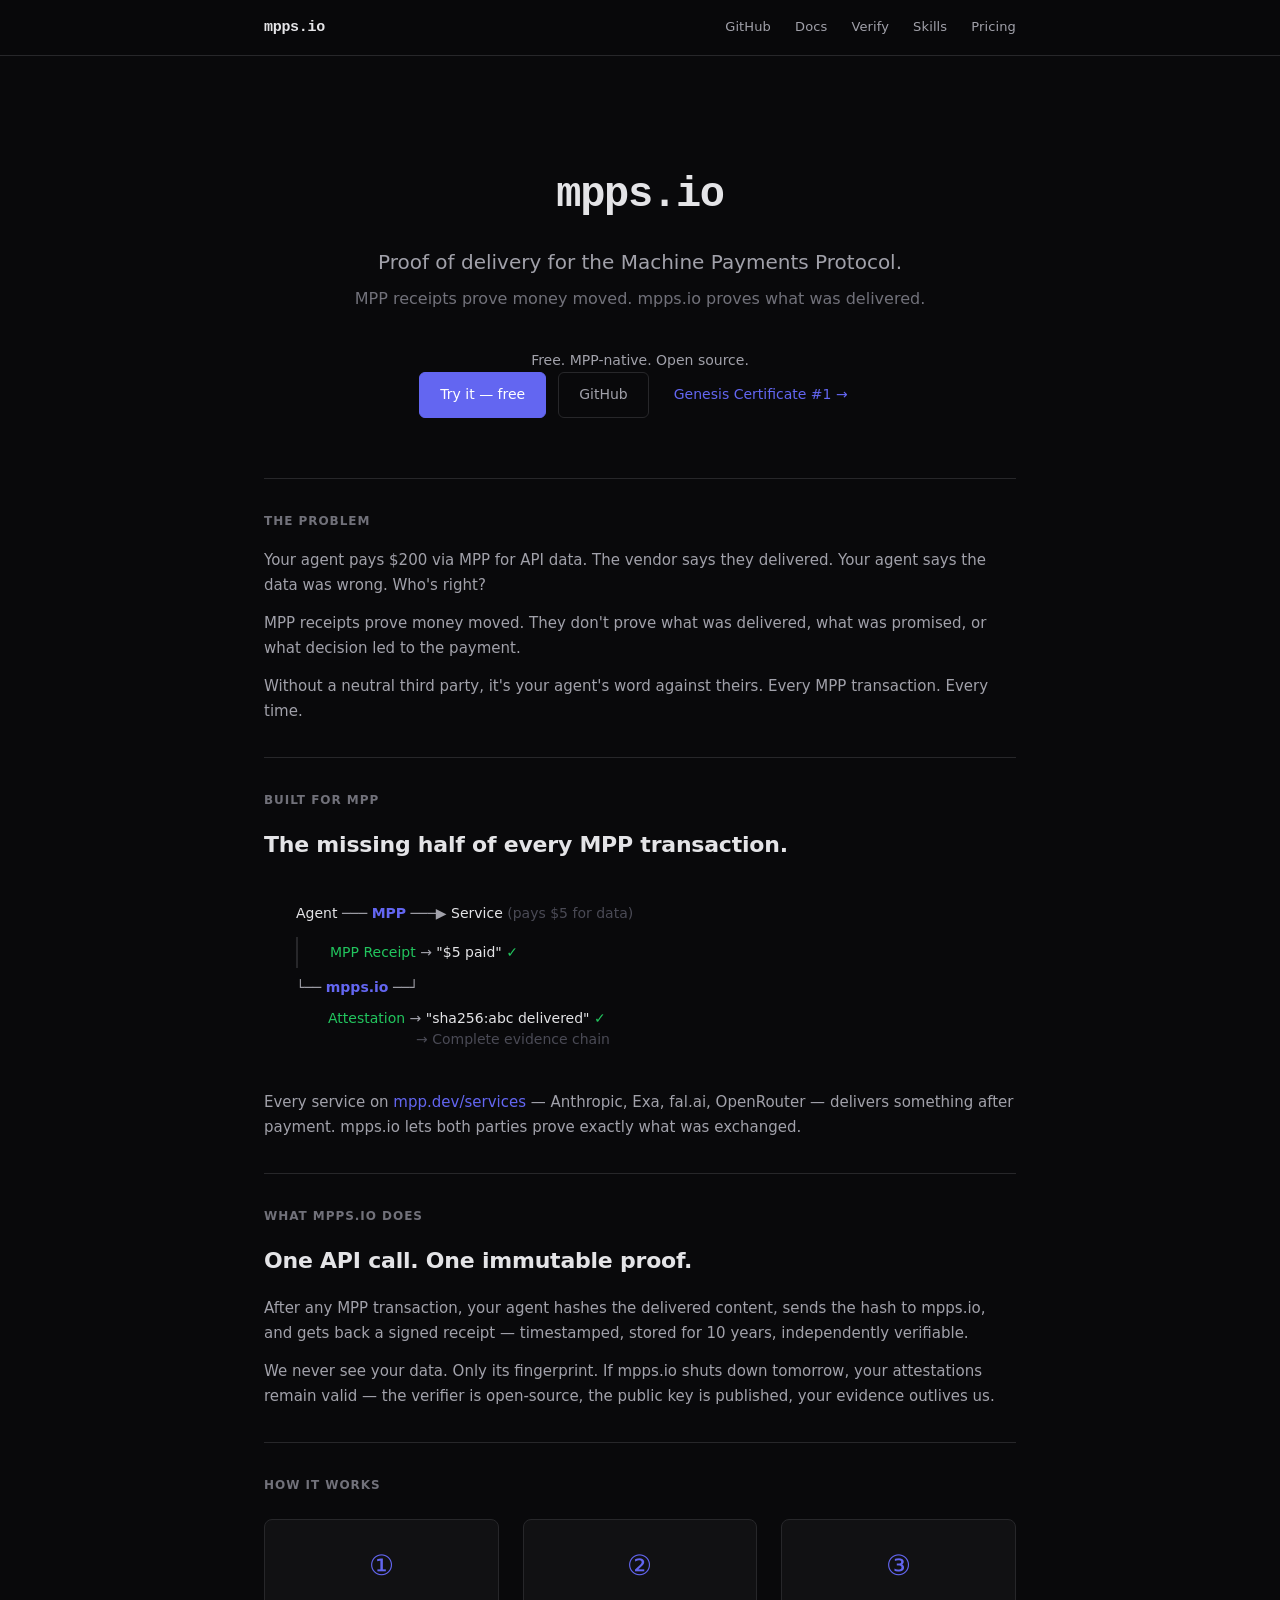
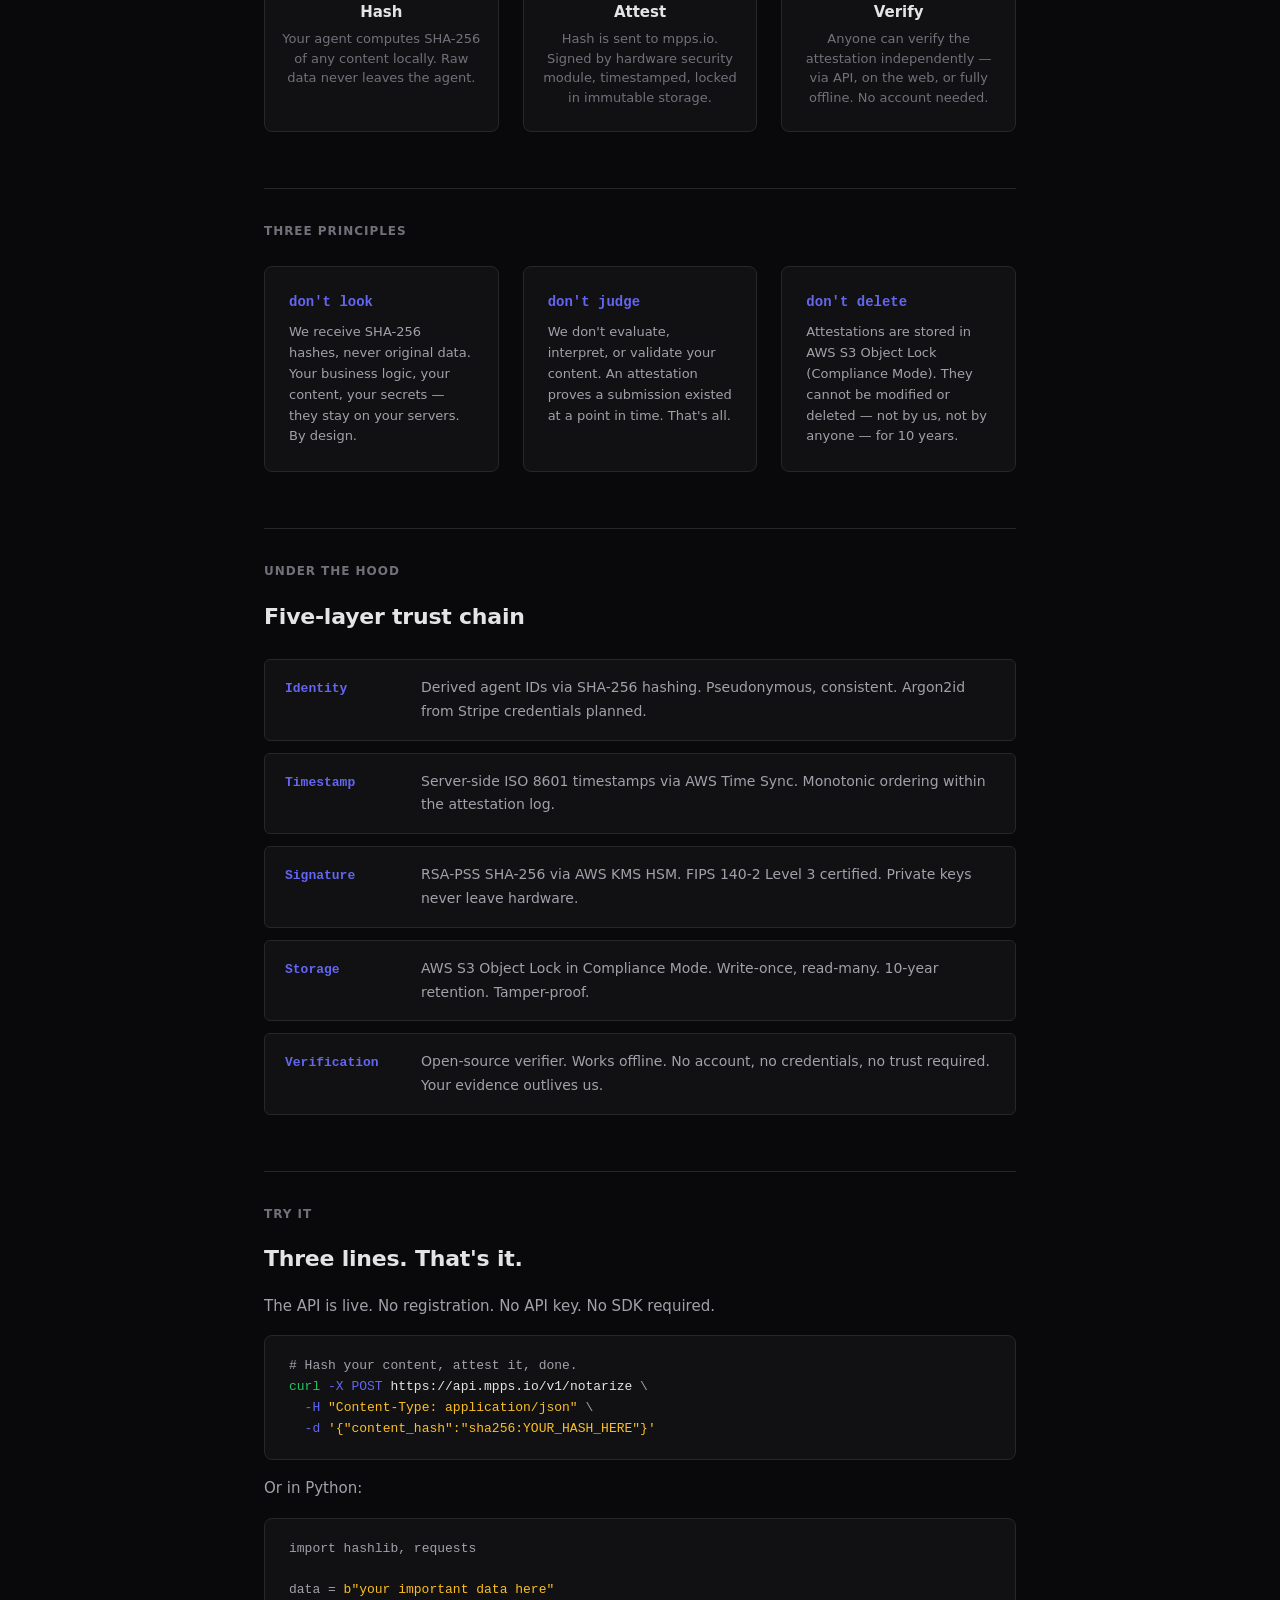
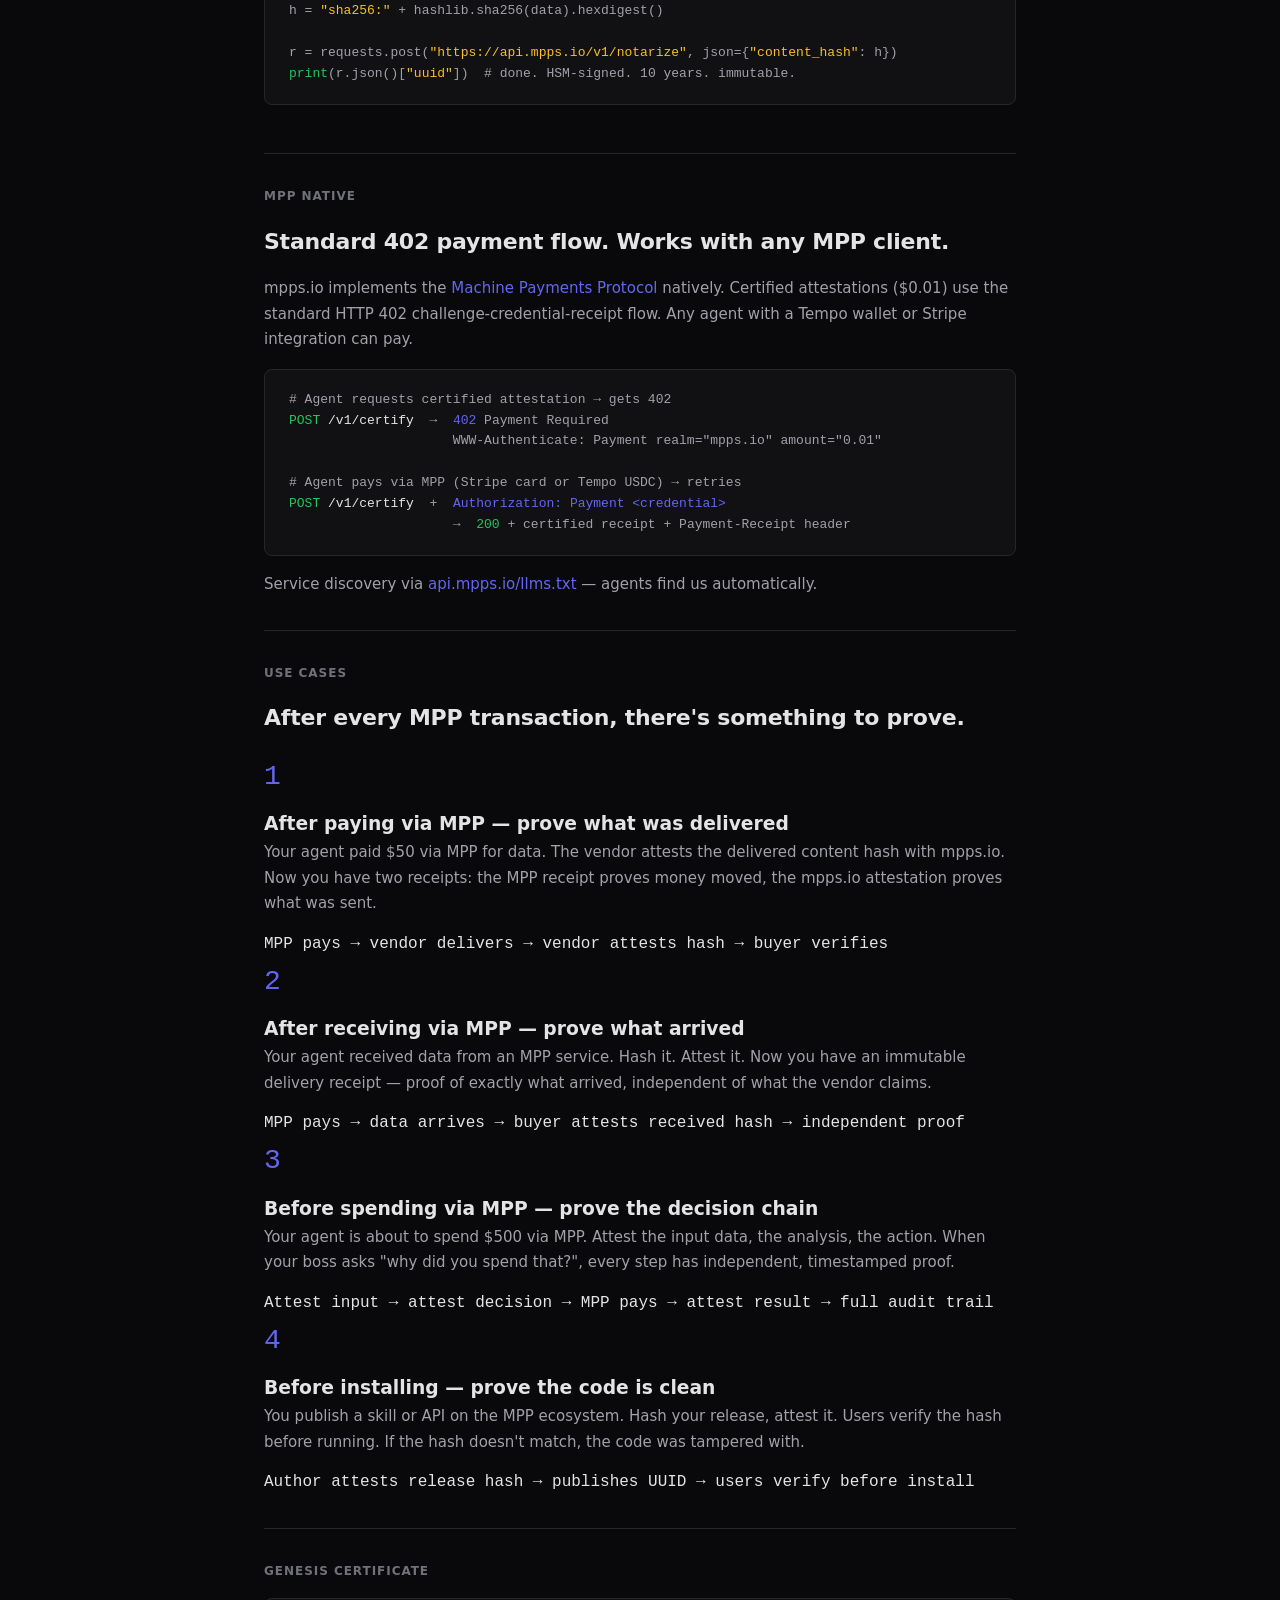
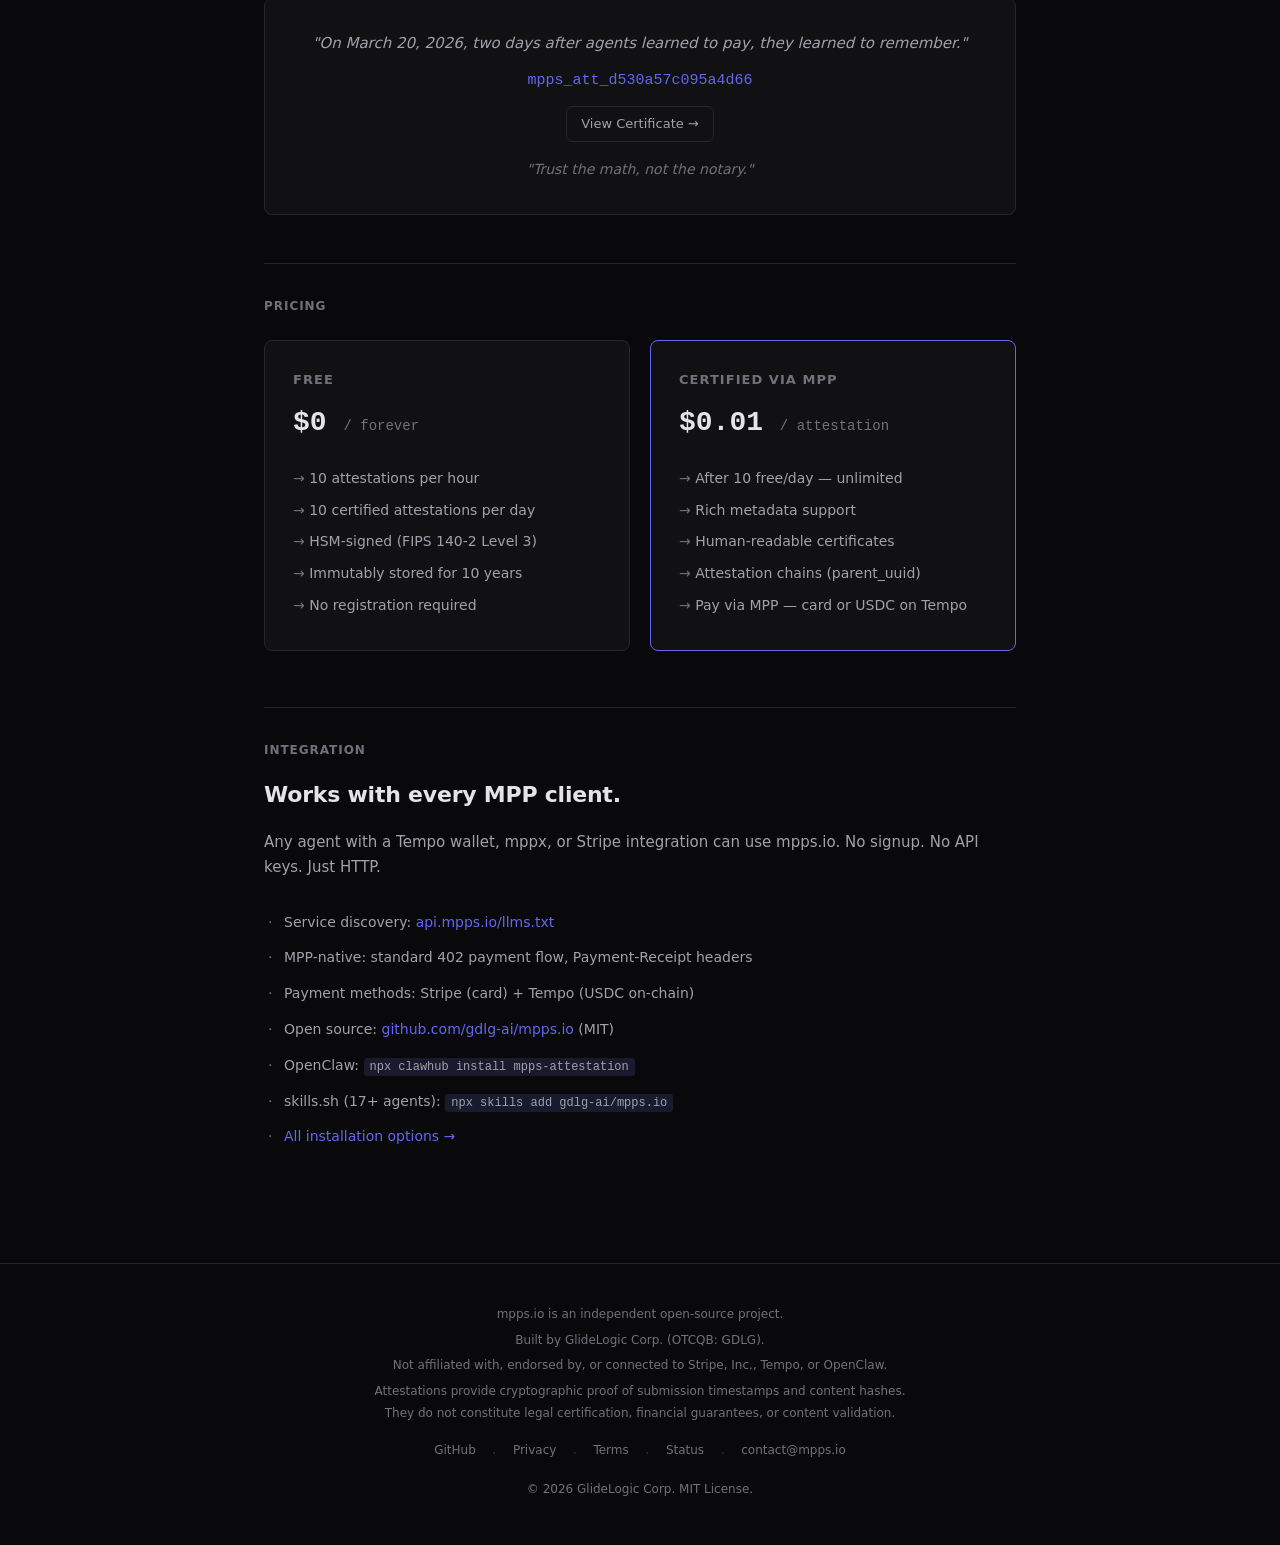
==== commit 66851bc5: "Design polish: remove stale COMING SOON badges, tighten spacing, fix print - Replace 3x "COMING SOON" ====
--- a/website/index.html
+++ b/website/index.html
@@ -305,9 +305,9 @@
         <li>MPP-native: standard 402 payment flow, Payment-Receipt headers</li>
         <li>Payment methods: Stripe (card) + Tempo (USDC on-chain)</li>
         <li>Open source: <a href="https://github.com/gdlg-ai/mpps.io" target="_blank" style="color: var(--accent);">github.com/gdlg-ai/mpps.io</a> (MIT)</li>
-        <li>OpenClaw skill <span class="badge-soon">coming soon</span></li>
-        <li>skills.sh — 17+ agents <span class="badge-soon">coming soon</span></li>
-        <li>Claude Code skill <span class="badge-soon">coming soon</span></li>
+        <li>OpenClaw: <code style="font-size:12px;background:#1a1a2e;padding:2px 6px;border-radius:3px;">npx clawhub install mpps-attestation</code></li>
+        <li>skills.sh (17+ agents): <code style="font-size:12px;background:#1a1a2e;padding:2px 6px;border-radius:3px;">npx skills add gdlg-ai/mpps.io</code></li>
+        <li><a href="/skills.html" style="color: var(--accent);">All installation options →</a></li>
       </ul>
     </section>
 
--- a/website/css/style.css
+++ b/website/css/style.css
@@ -215,7 +215,7 @@
 /* ── Sections ── */
 
 .section {
-  padding: 48px 0;
+  padding: 32px 0;
   border-top: 1px solid var(--border);
 }
 
@@ -224,12 +224,12 @@
 }
 
 .section-title {
-  font-size: 14px;
+  font-size: 12px;
   font-weight: 600;
   text-transform: uppercase;
   letter-spacing: 0.08em;
   color: var(--text-dim);
-  margin-bottom: 24px;
+  margin-bottom: 16px;
 }
 
 .section h2 {
@@ -994,10 +994,20 @@
     min-height: auto;
   }
 
+  .cert-page > a {
+    display: none;
+  }
+
   .cert-card {
     box-shadow: none;
     border: 2px solid #000;
     max-width: 100%;
     background: #fff;
-  }
-}
+    padding: 24px 32px;
+    font-size: 13px;
+  }
+
+  .cert-header h1 {
+    font-size: 20px;
+  }
+}
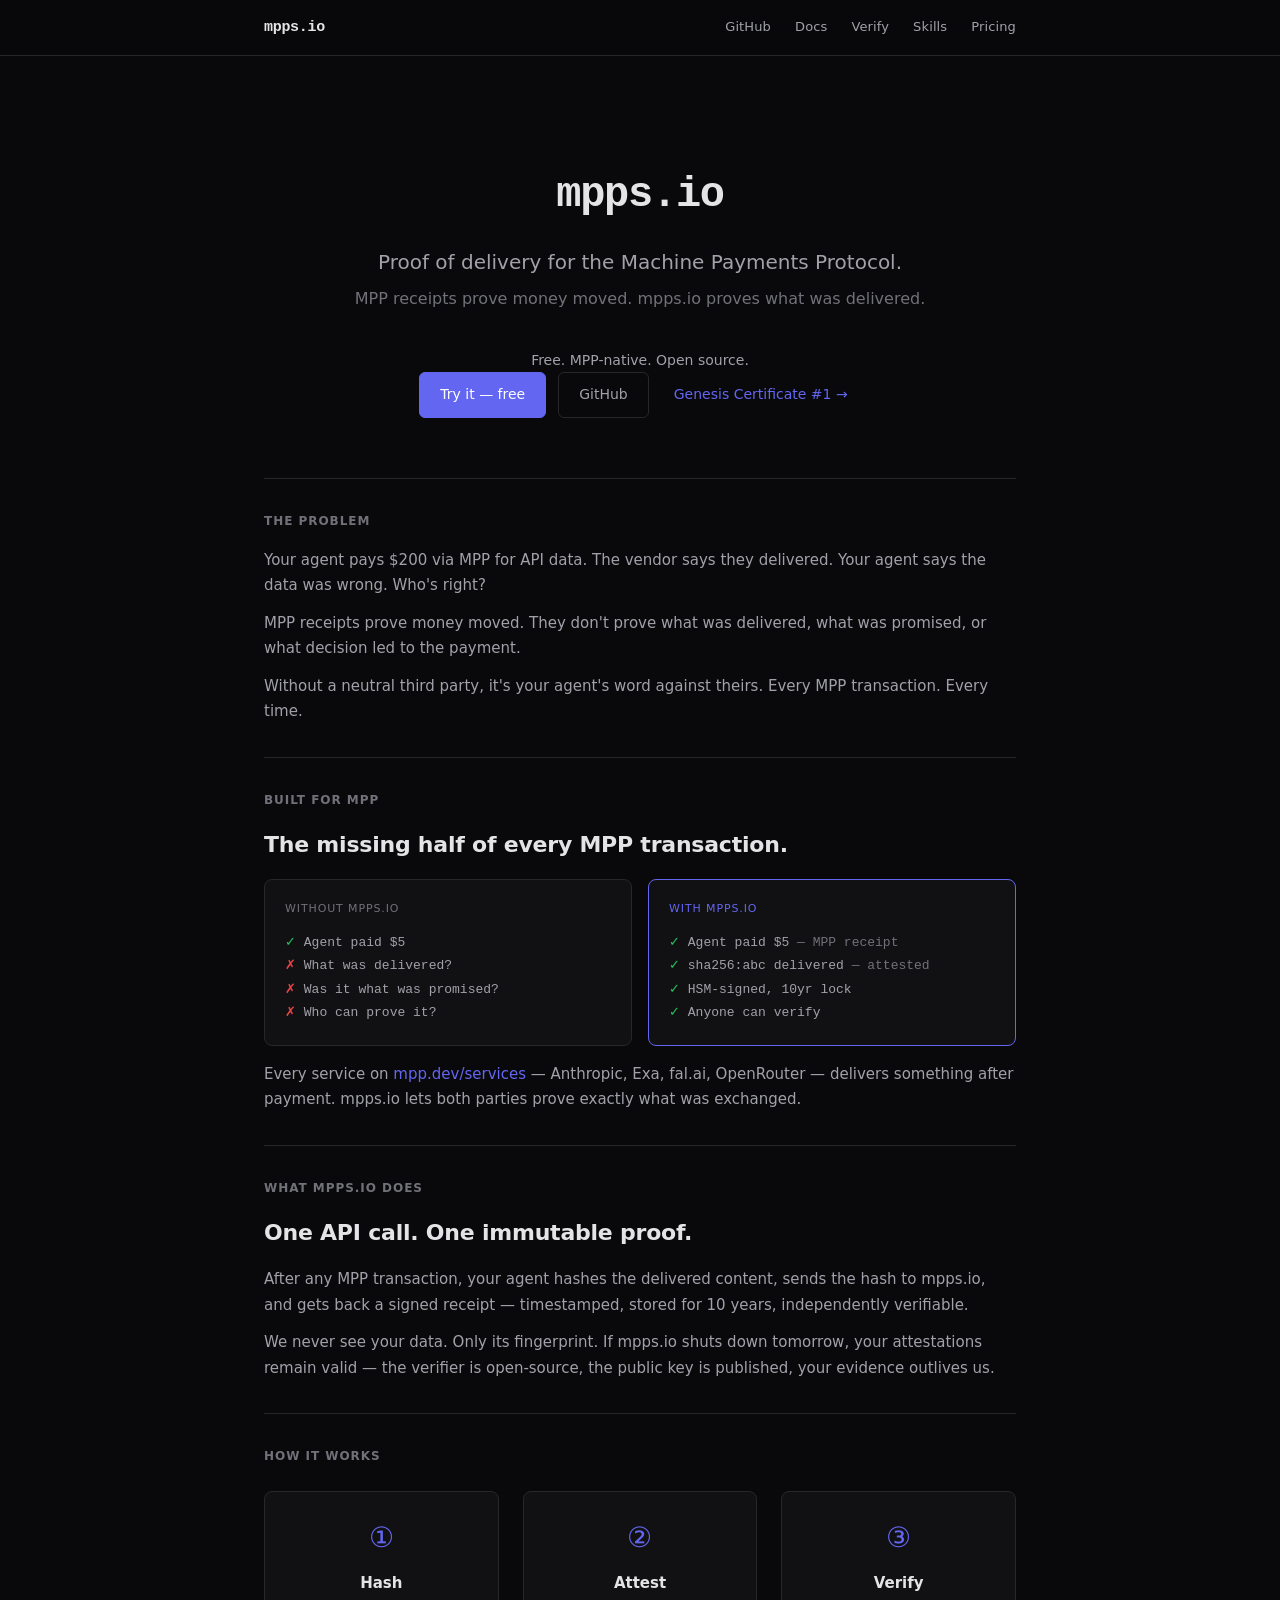
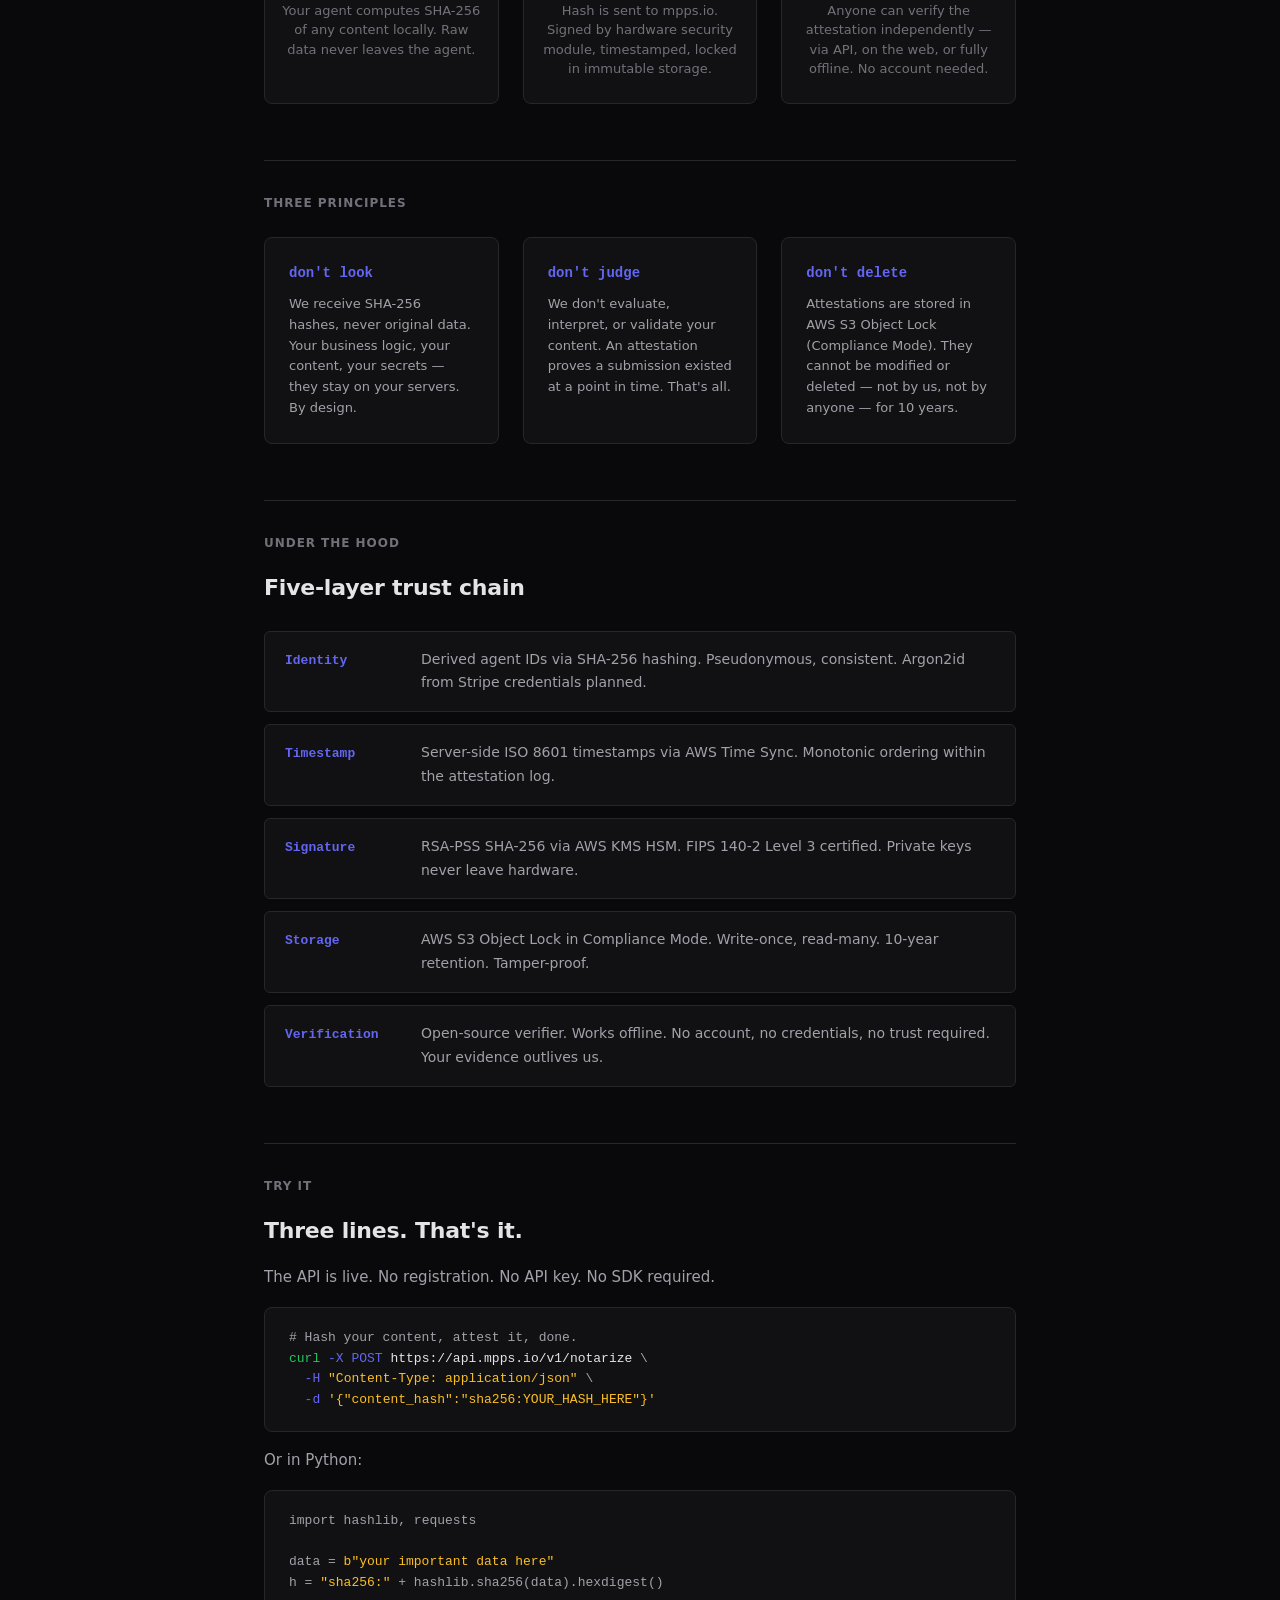
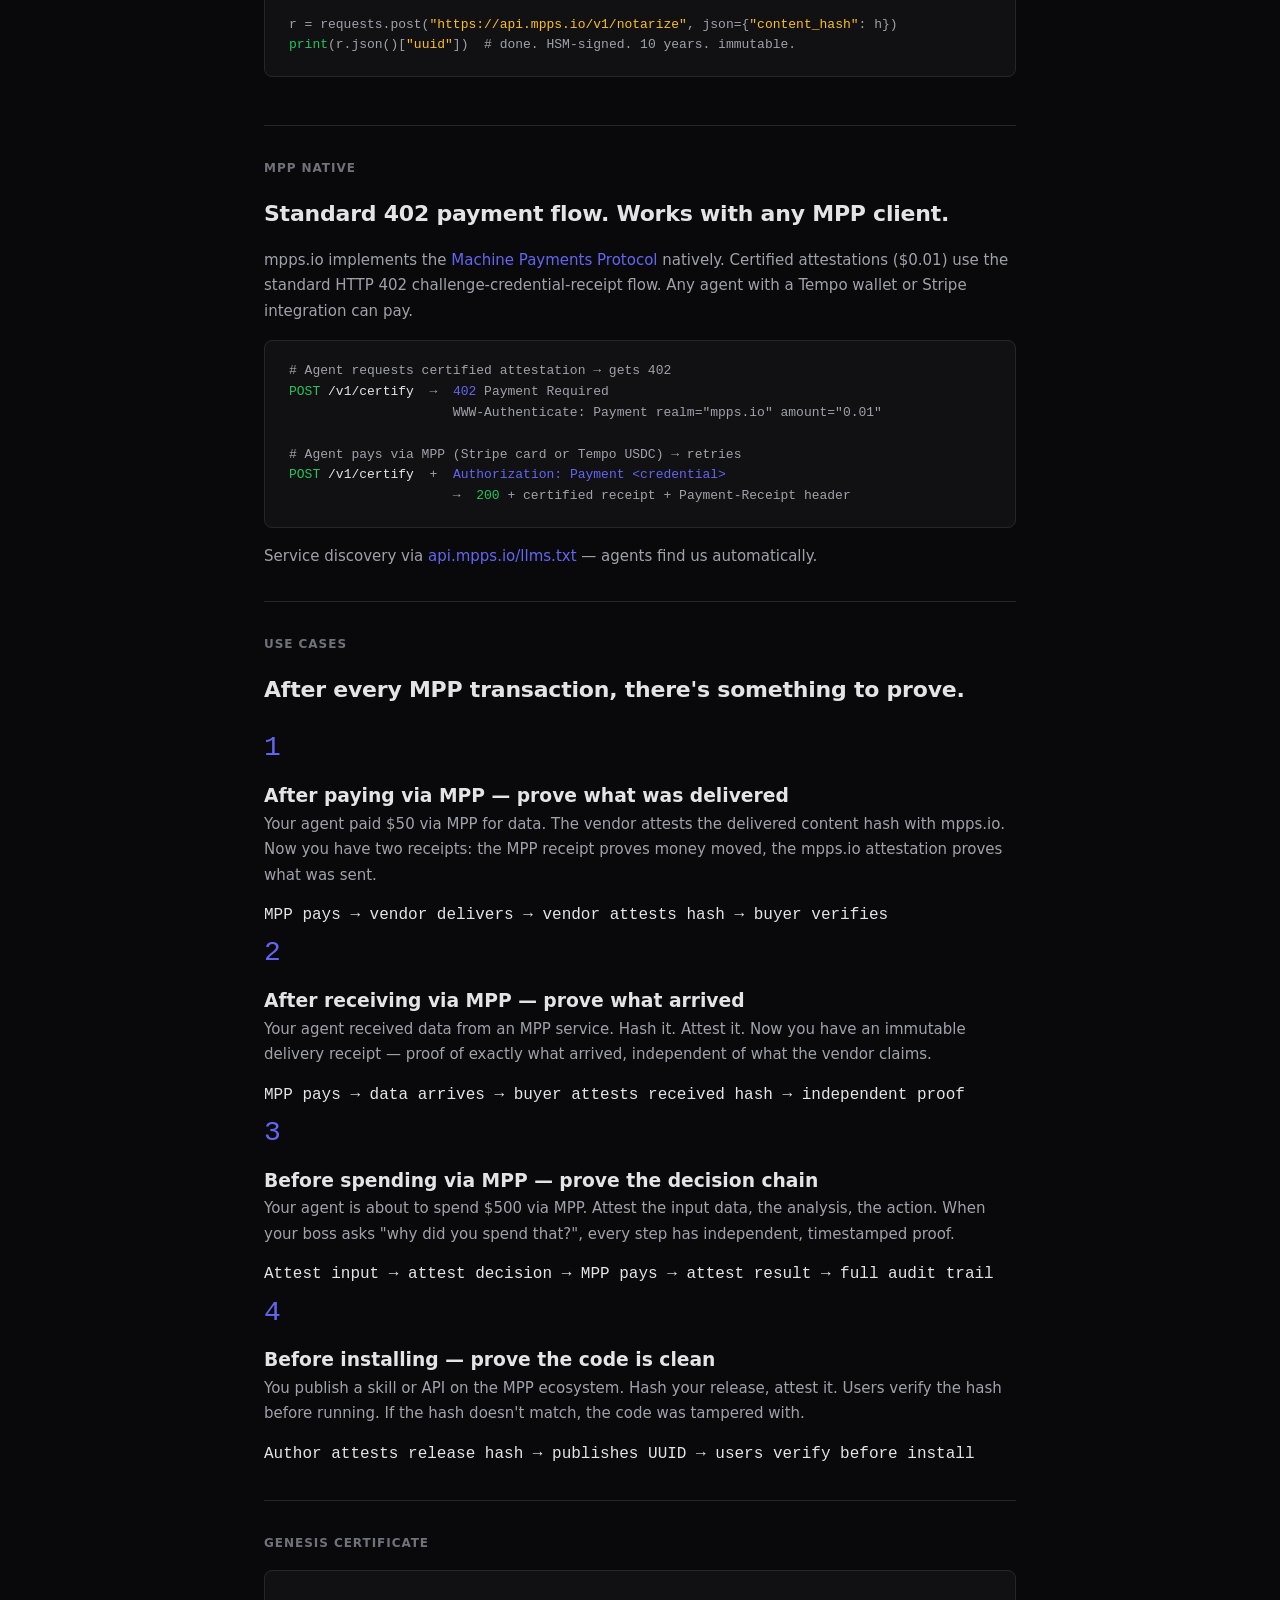
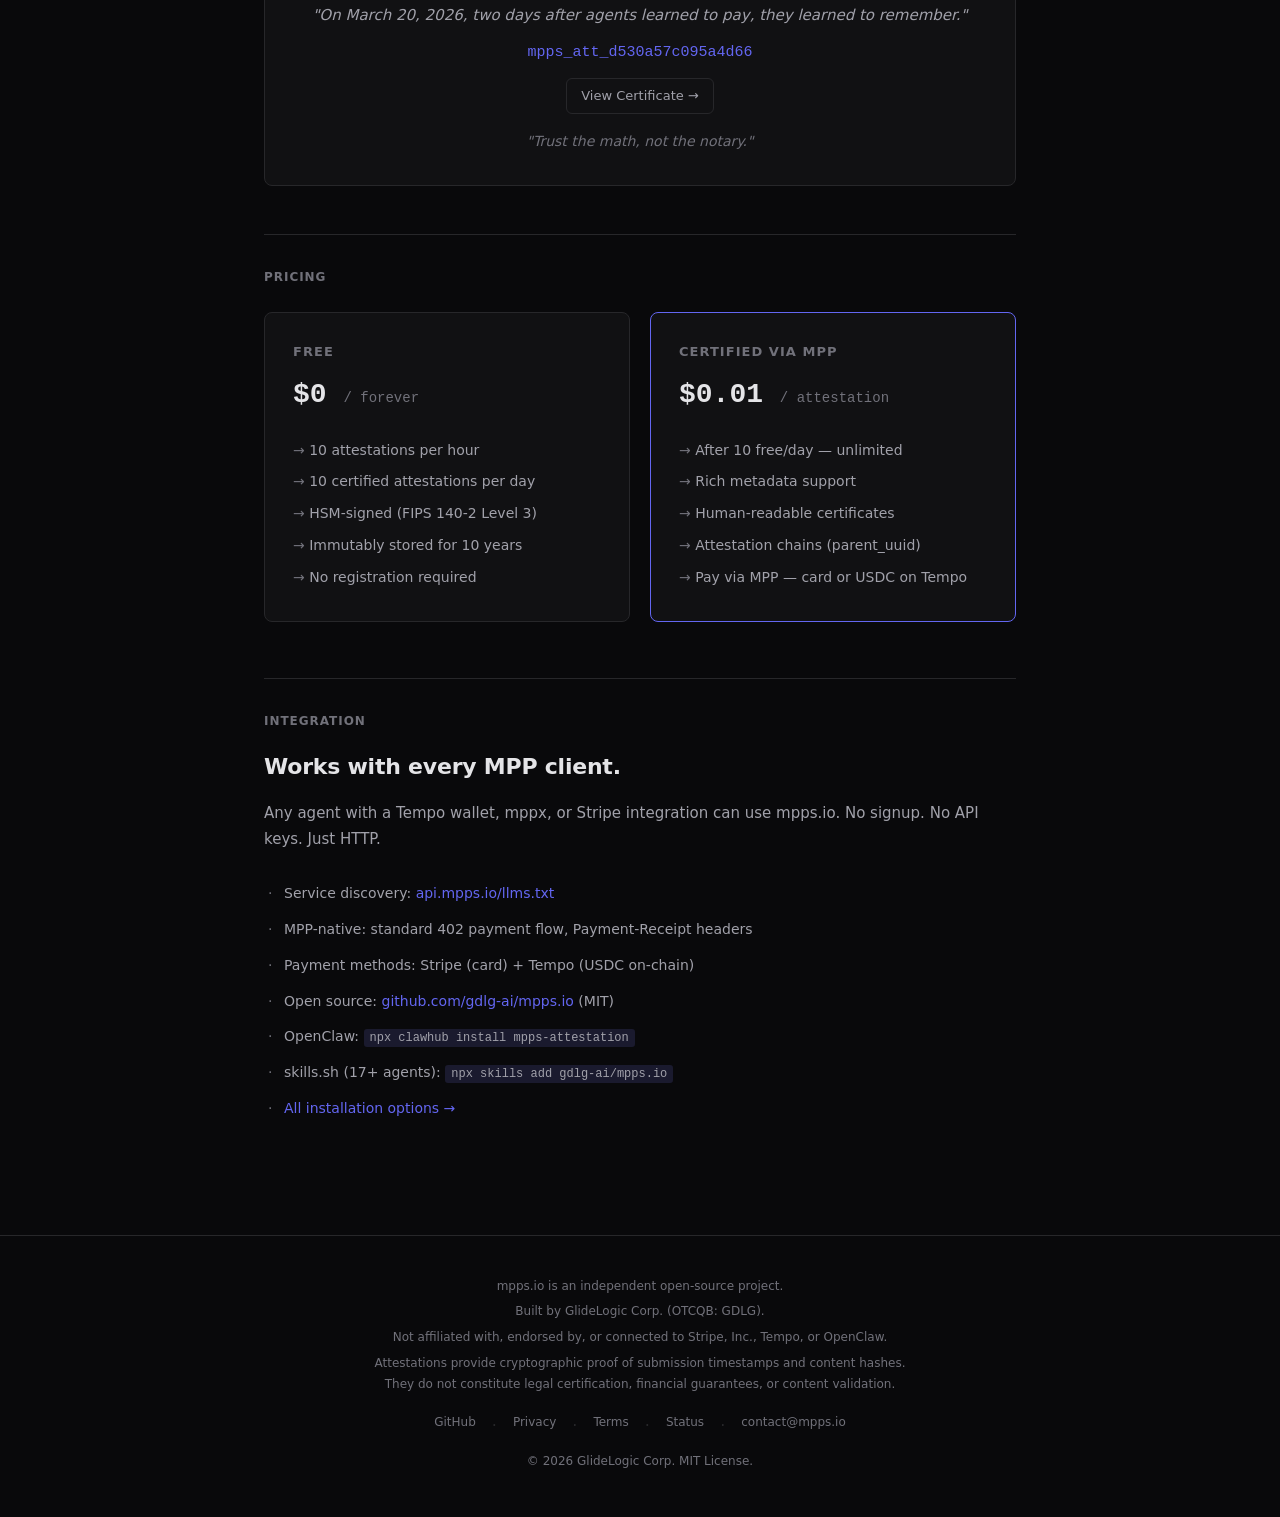
==== commit a46388d6: "Dynamic cert page + certification_id for paid certs - Paid certify now returns certification_id (MPP" ====
--- a/website/index.html
+++ b/website/index.html
@@ -87,19 +87,24 @@
     <section class="section">
       <div class="section-title">Built for MPP</div>
       <h2>The missing half of every MPP transaction.</h2>
-      <div style="background: var(--bg-elevated); padding: 1.5rem 2rem; border-radius: 6px; font-family: var(--font-mono); font-size: 14px; line-height: 1.5; color: var(--text-muted);">
-        <div style="margin-bottom: 0.8rem;">
-          <span style="color:var(--text);">Agent</span> ─── <span style="color:#6366f1;font-weight:600;">MPP</span> ───▶ <span style="color:var(--text);">Service</span> <span style="color:#4a4a55">(pays $5 for data)</span>
-        </div>
-        <div style="padding-left: 1rem; border-left: 2px solid #27272a; margin-bottom: 0.6rem;">
-          <div style="padding: 0.3rem 0 0.3rem 1rem;"><span style="color:#22c55e;">MPP Receipt</span> → <span style="color:var(--text);">"$5 paid"</span> <span style="color:#22c55e;">✓</span></div>
-        </div>
-        <div style="margin-bottom: 0.6rem;">
-          └── <span style="color:#6366f1;font-weight:600;">mpps.io</span> ──┘
-        </div>
-        <div style="padding-left: 2rem;">
-          <div><span style="color:#22c55e;">Attestation</span> → <span style="color:var(--text);">"sha256:abc delivered"</span> <span style="color:#22c55e;">✓</span></div>
-          <div style="padding-left: 5.5rem; color:#4a4a55;">→ Complete evidence chain</div>
+      <div style="display:grid; grid-template-columns: 1fr 1fr; gap: 16px; margin: 1rem 0;">
+        <div style="background:var(--bg-raised); border:1px solid var(--border); border-radius:8px; padding:20px;">
+          <div style="font-size:11px; text-transform:uppercase; letter-spacing:0.08em; color:var(--text-dim); margin-bottom:12px;">Without mpps.io</div>
+          <div style="font-family:var(--mono); font-size:13px; line-height:1.8;">
+            <div><span style="color:#22c55e;">✓</span> <span style="color:var(--text-muted);">Agent paid $5</span></div>
+            <div><span style="color:#ef4444;">✗</span> <span style="color:var(--text-muted);">What was delivered?</span></div>
+            <div><span style="color:#ef4444;">✗</span> <span style="color:var(--text-muted);">Was it what was promised?</span></div>
+            <div><span style="color:#ef4444;">✗</span> <span style="color:var(--text-muted);">Who can prove it?</span></div>
+          </div>
+        </div>
+        <div style="background:var(--bg-raised); border:1px solid var(--accent); border-radius:8px; padding:20px;">
+          <div style="font-size:11px; text-transform:uppercase; letter-spacing:0.08em; color:var(--accent); margin-bottom:12px;">With mpps.io</div>
+          <div style="font-family:var(--mono); font-size:13px; line-height:1.8;">
+            <div><span style="color:#22c55e;">✓</span> <span style="color:var(--text-muted);">Agent paid $5</span> <span style="color:var(--text-dim);">— MPP receipt</span></div>
+            <div><span style="color:#22c55e;">✓</span> <span style="color:var(--text-muted);">sha256:abc delivered</span> <span style="color:var(--text-dim);">— attested</span></div>
+            <div><span style="color:#22c55e;">✓</span> <span style="color:var(--text-muted);">HSM-signed, 10yr lock</span></div>
+            <div><span style="color:#22c55e;">✓</span> <span style="color:var(--text-muted);">Anyone can verify</span></div>
+          </div>
         </div>
       </div>
       <p style="margin-top: 1rem;">Every service on <a href="https://mpp.dev/services" target="_blank" style="color: var(--accent);">mpp.dev/services</a> — Anthropic, Exa, fal.ai, OpenRouter — delivers something after payment. mpps.io lets both parties prove exactly what was exchanged.</p>
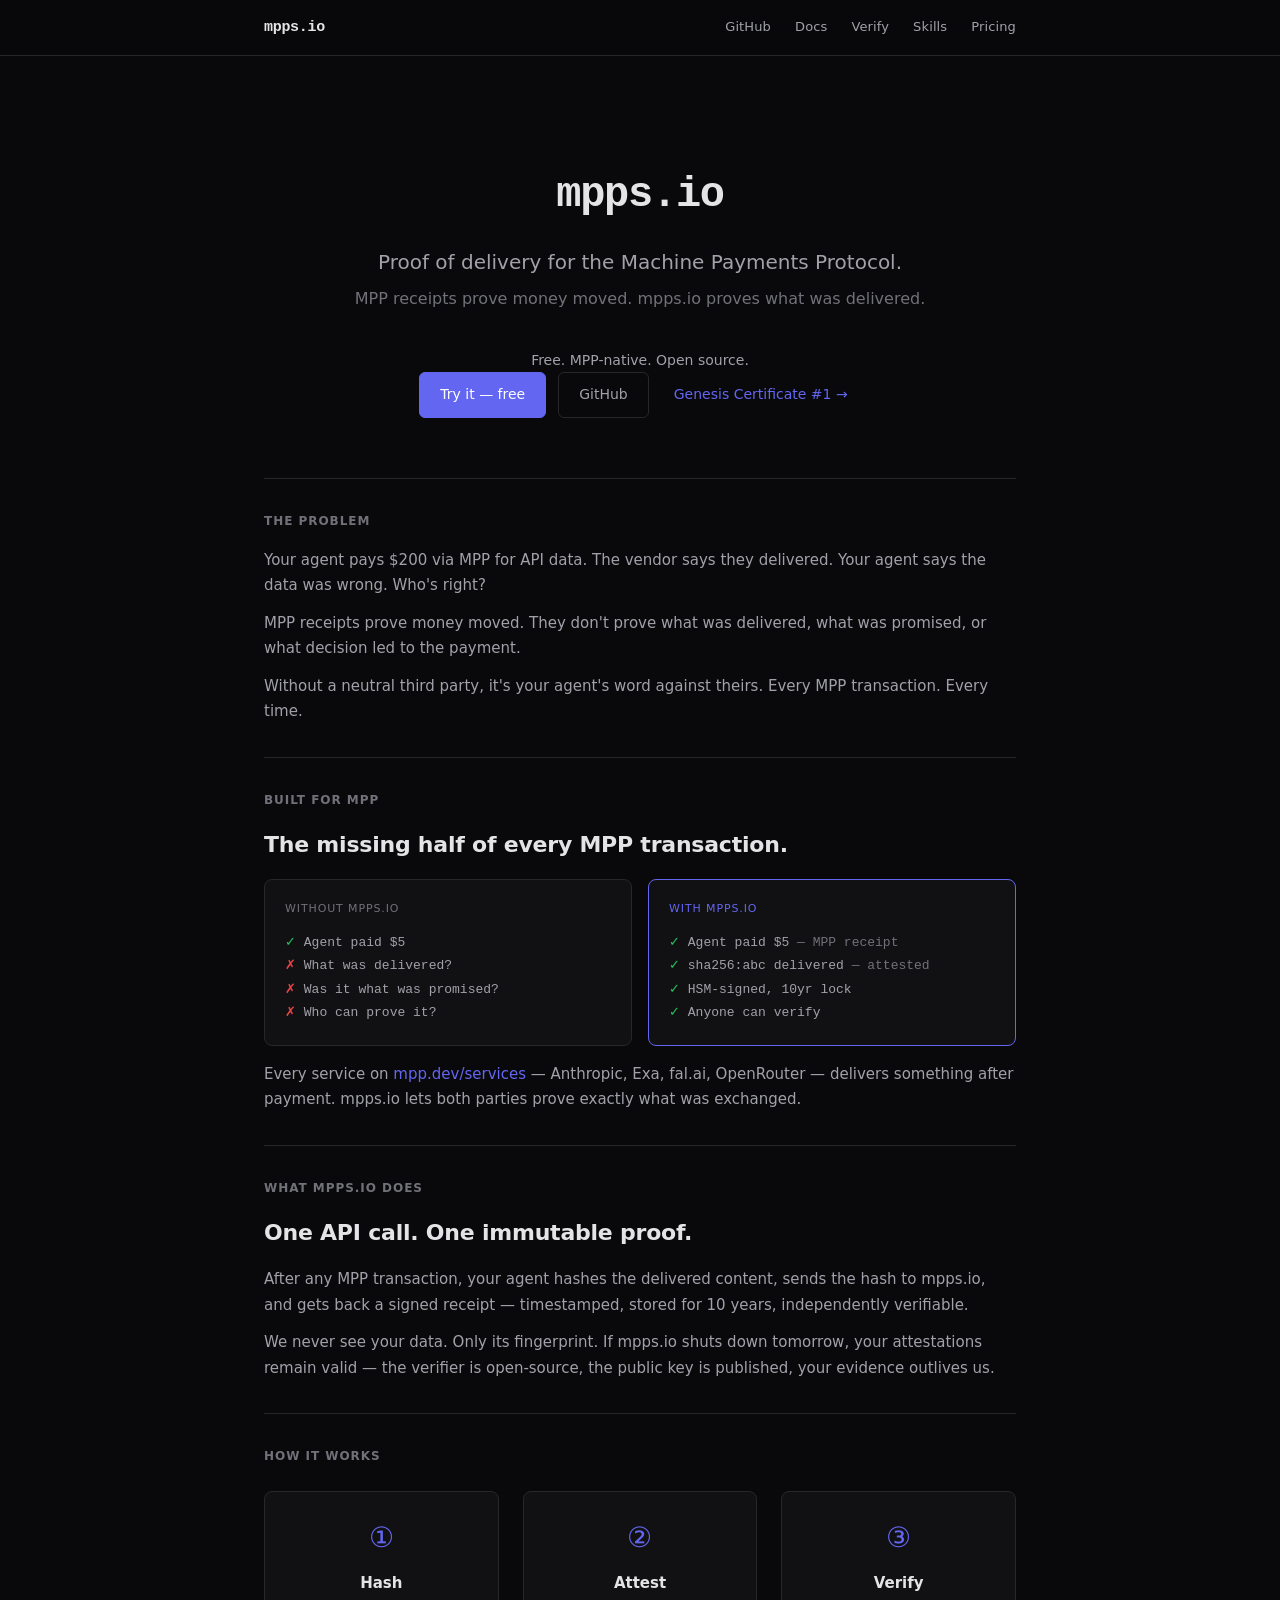
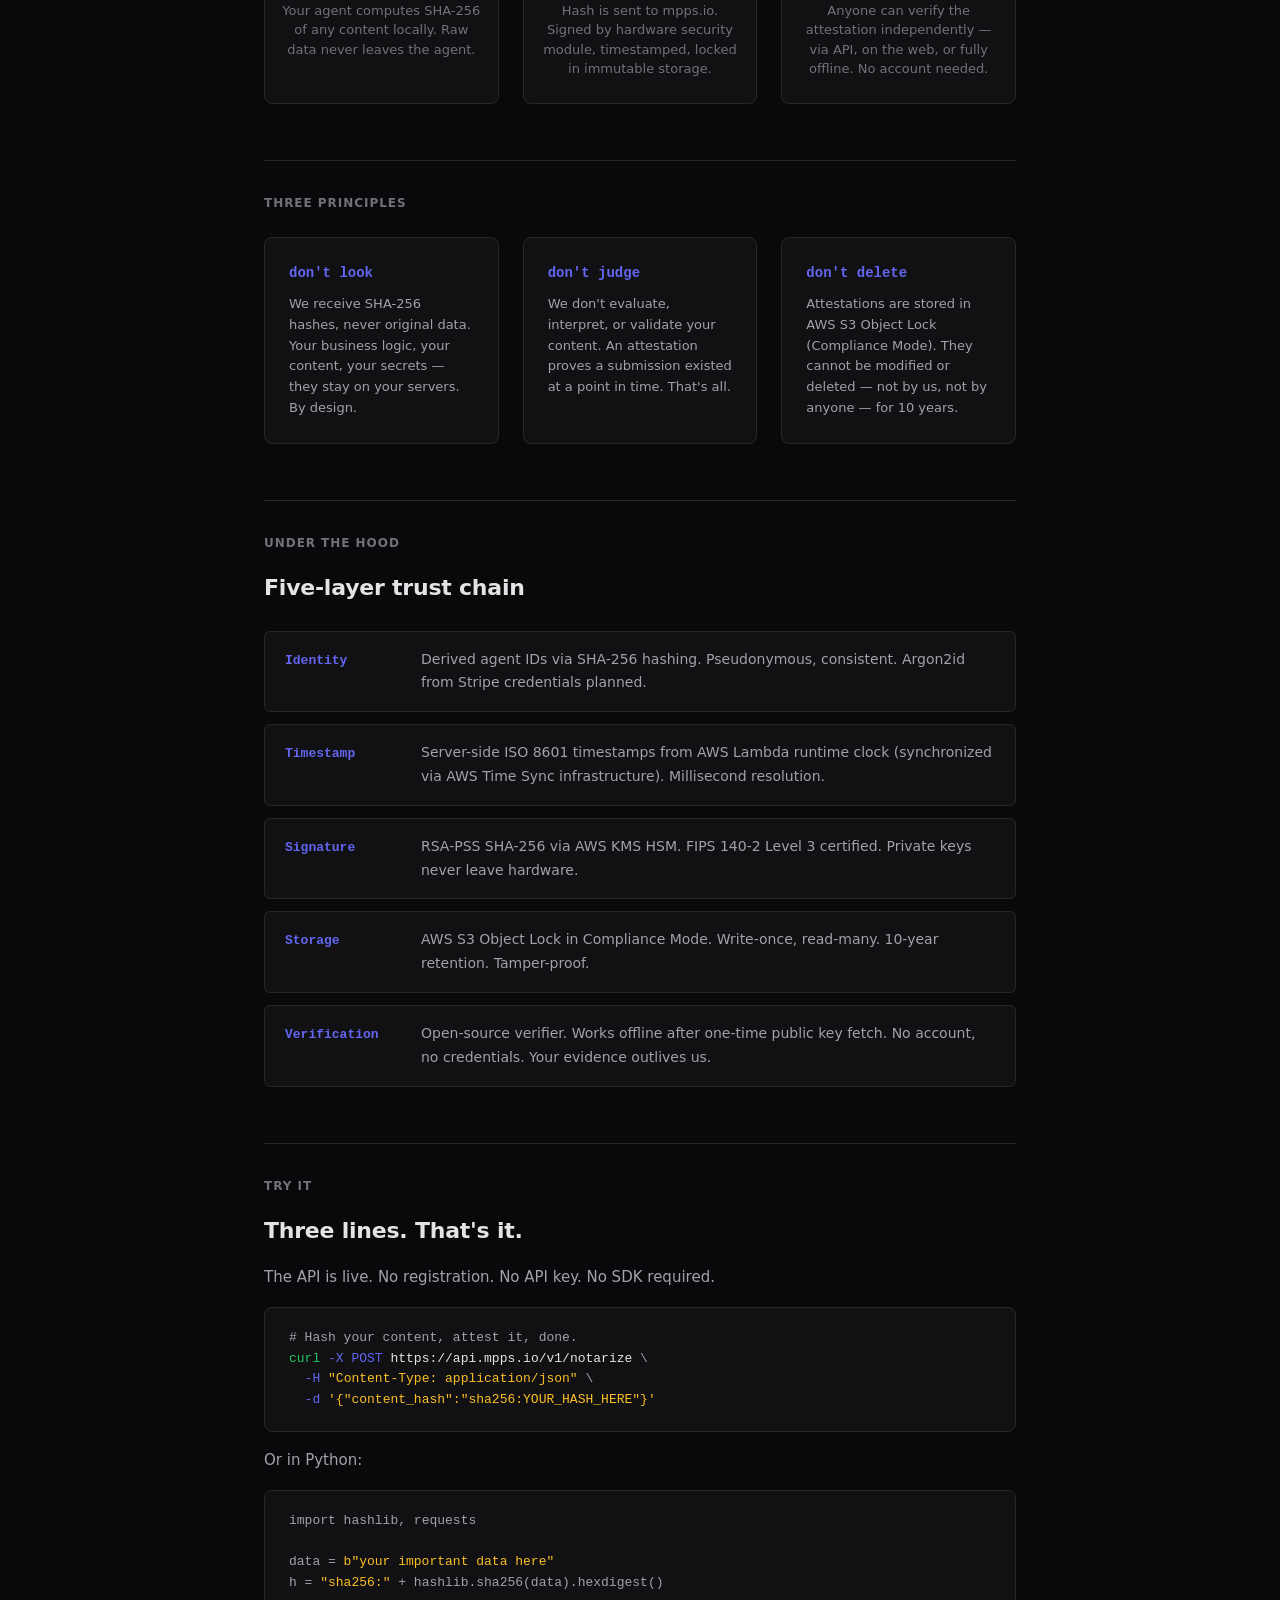
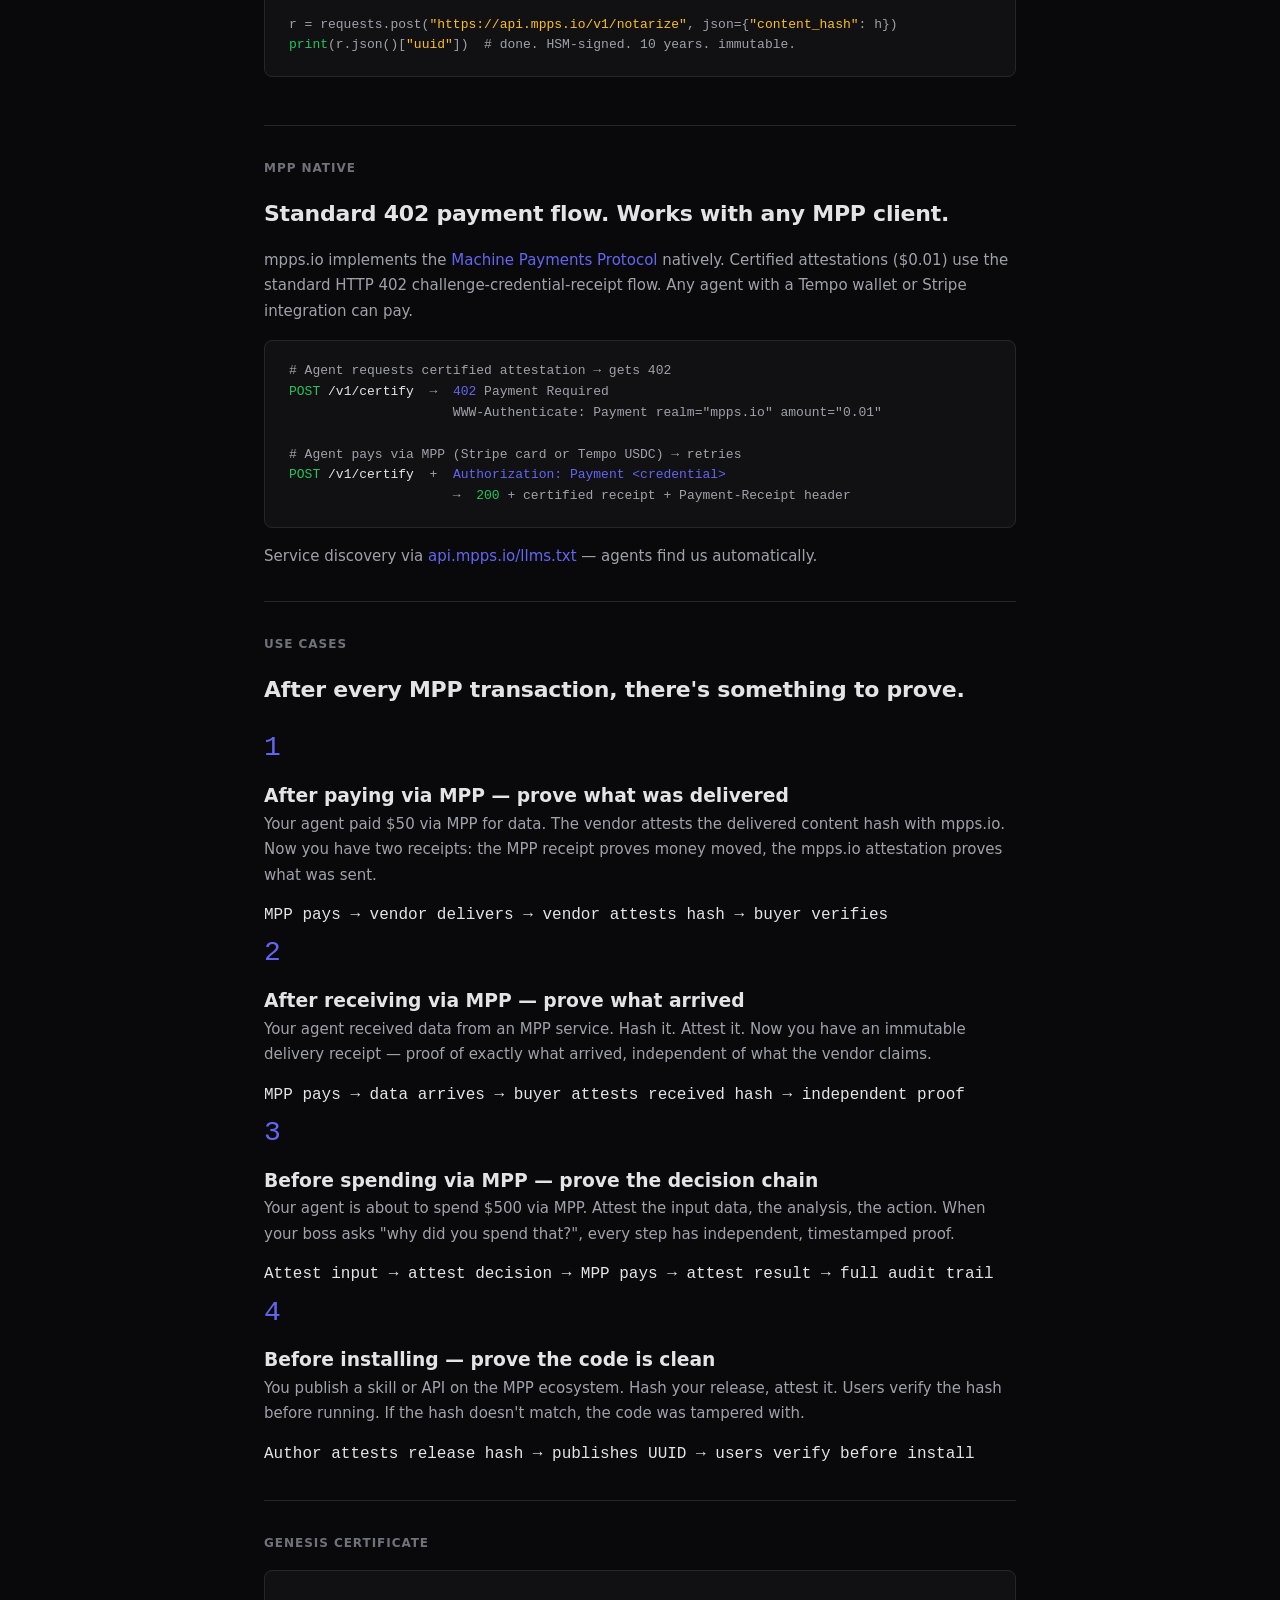
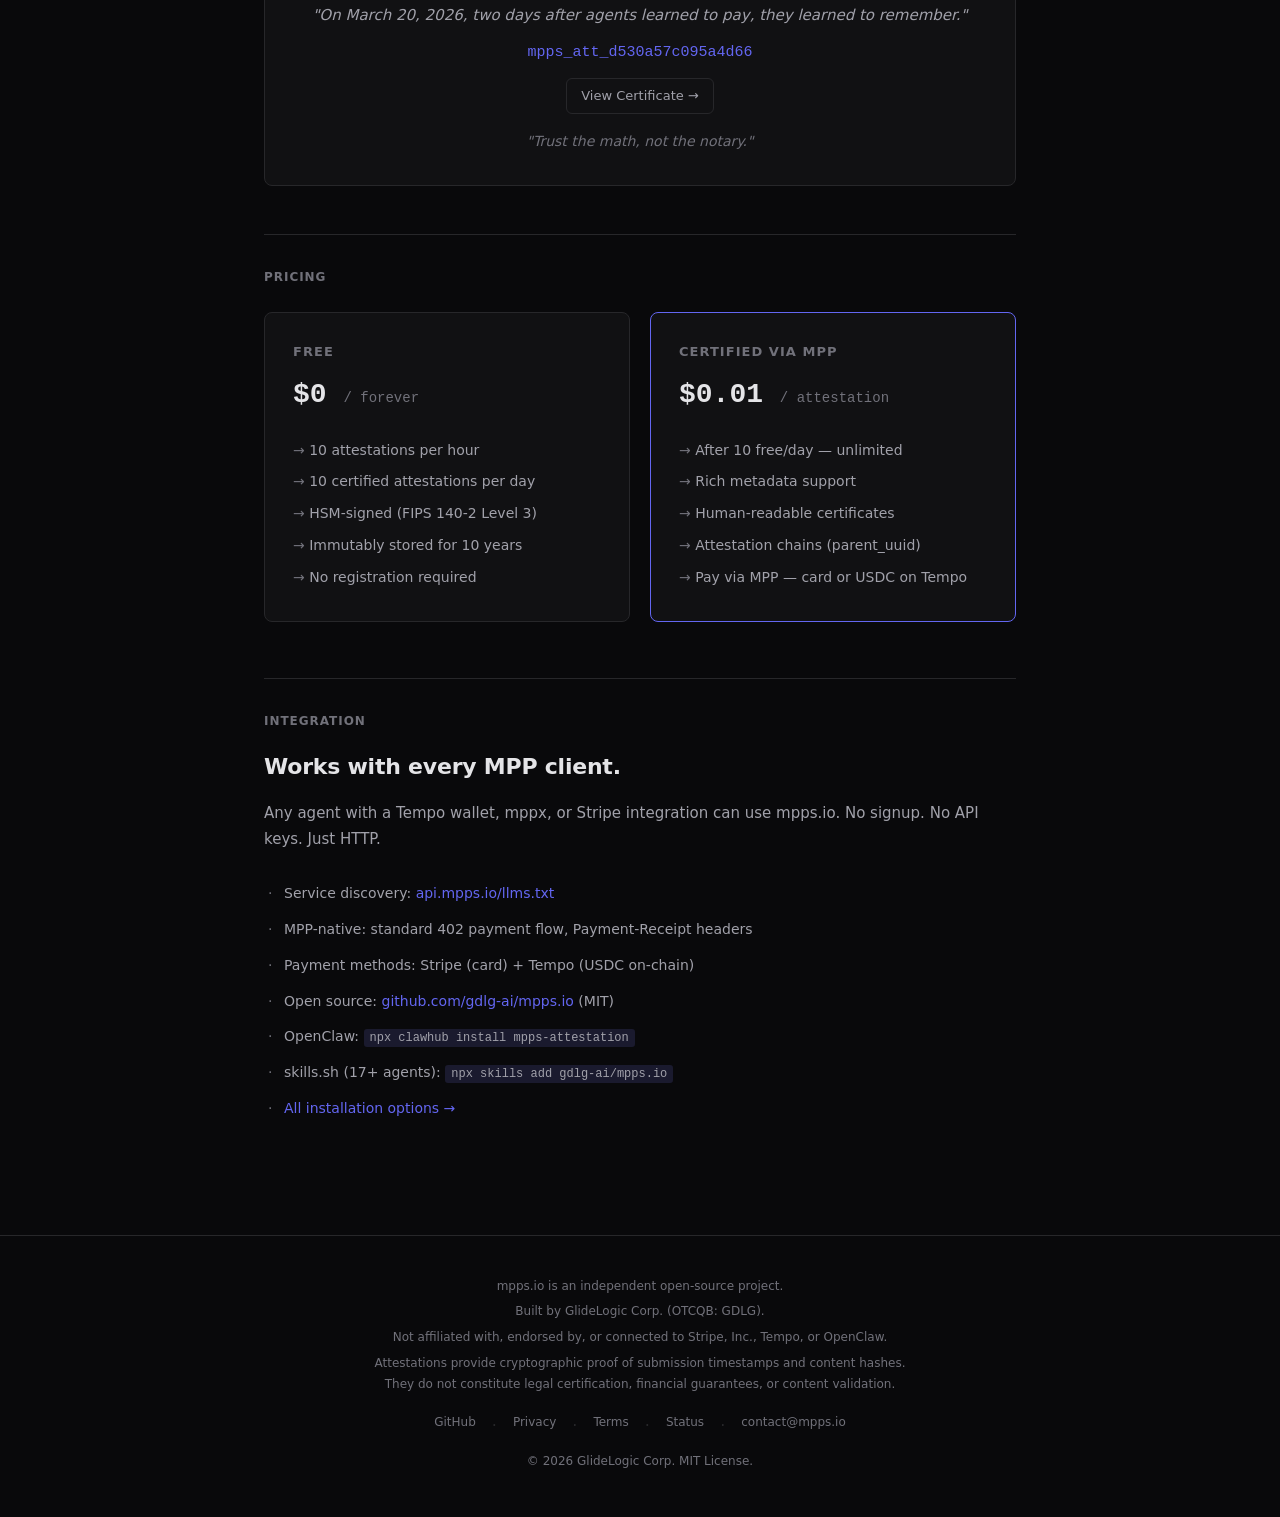
==== commit a19c9710: "Precise trust chain wording: timestamp source, offline verification caveat Co-Authored-By: Claude Op" ====
--- a/website/index.html
+++ b/website/index.html
@@ -170,7 +170,7 @@
         </div>
         <div class="trust-layer">
           <span class="trust-layer-name">Timestamp</span>
-          <span class="trust-layer-desc">Server-side ISO 8601 timestamps via AWS Time Sync. Monotonic ordering within the attestation log.</span>
+          <span class="trust-layer-desc">Server-side ISO 8601 timestamps from AWS Lambda runtime clock (synchronized via AWS Time Sync infrastructure). Millisecond resolution.</span>
         </div>
         <div class="trust-layer">
           <span class="trust-layer-name">Signature</span>
@@ -182,7 +182,7 @@
         </div>
         <div class="trust-layer">
           <span class="trust-layer-name">Verification</span>
-          <span class="trust-layer-desc">Open-source verifier. Works offline. No account, no credentials, no trust required. Your evidence outlives us.</span>
+          <span class="trust-layer-desc">Open-source verifier. Works offline after one-time public key fetch. No account, no credentials. Your evidence outlives us.</span>
         </div>
       </div>
     </section>
--- a/website/css/style.css
+++ b/website/css/style.css
@@ -1003,11 +1003,71 @@
     border: 2px solid #000;
     max-width: 100%;
     background: #fff;
-    padding: 24px 32px;
+    padding: 16px 24px;
+    font-size: 11px;
+  }
+
+  .cert-card::before {
+    inset: 4px;
+  }
+
+  .cert-header h1 {
+    font-size: 18px;
+    margin-bottom: 2px;
+  }
+
+  .cert-divider {
+    margin: 8px 0;
+  }
+
+  .cert-body {
+    margin-bottom: 10px;
+    font-size: 12px;
+  }
+
+  .cert-field {
+    margin-bottom: 8px;
+  }
+
+  .cert-field-label {
+    font-size: 9px;
+    margin-bottom: 2px;
+  }
+
+  .cert-field-value {
+    font-size: 11px;
+  }
+
+  .cert-technical {
+    font-size: 10px;
+    line-height: 1.6;
+  }
+
+  .cert-qr-section {
+    gap: 10px;
+    margin: 8px 0;
+  }
+
+  .cert-qr-section svg {
+    width: 60px;
+    height: 60px;
+  }
+
+  .cert-genesis {
+    margin-top: 8px;
+  }
+
+  .cert-genesis .quote {
+    font-size: 11px;
+  }
+
+  .cert-badge {
+    font-size: 9px;
+    padding: 2px 8px;
+  }
+
+  .cert-id {
     font-size: 13px;
-  }
-
-  .cert-header h1 {
-    font-size: 20px;
-  }
-}
+    margin: 4px 0 8px;
+  }
+}
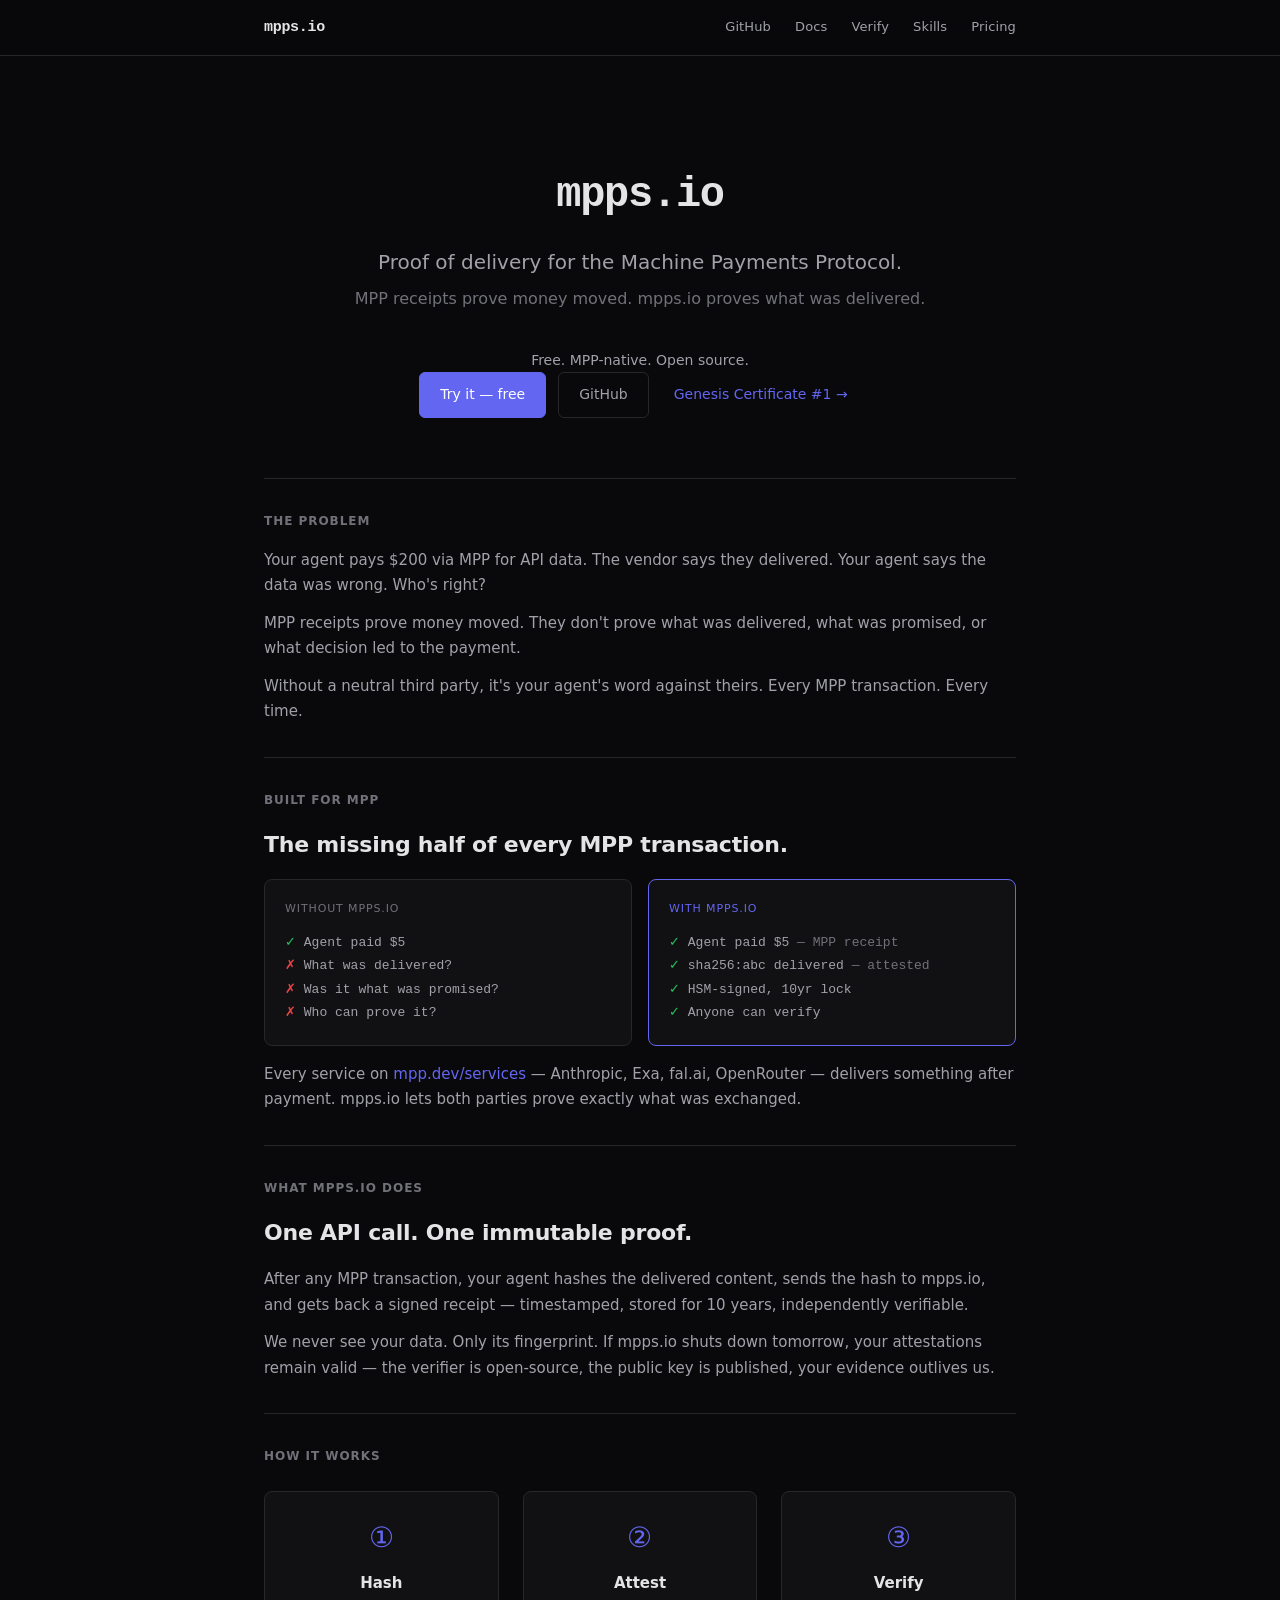
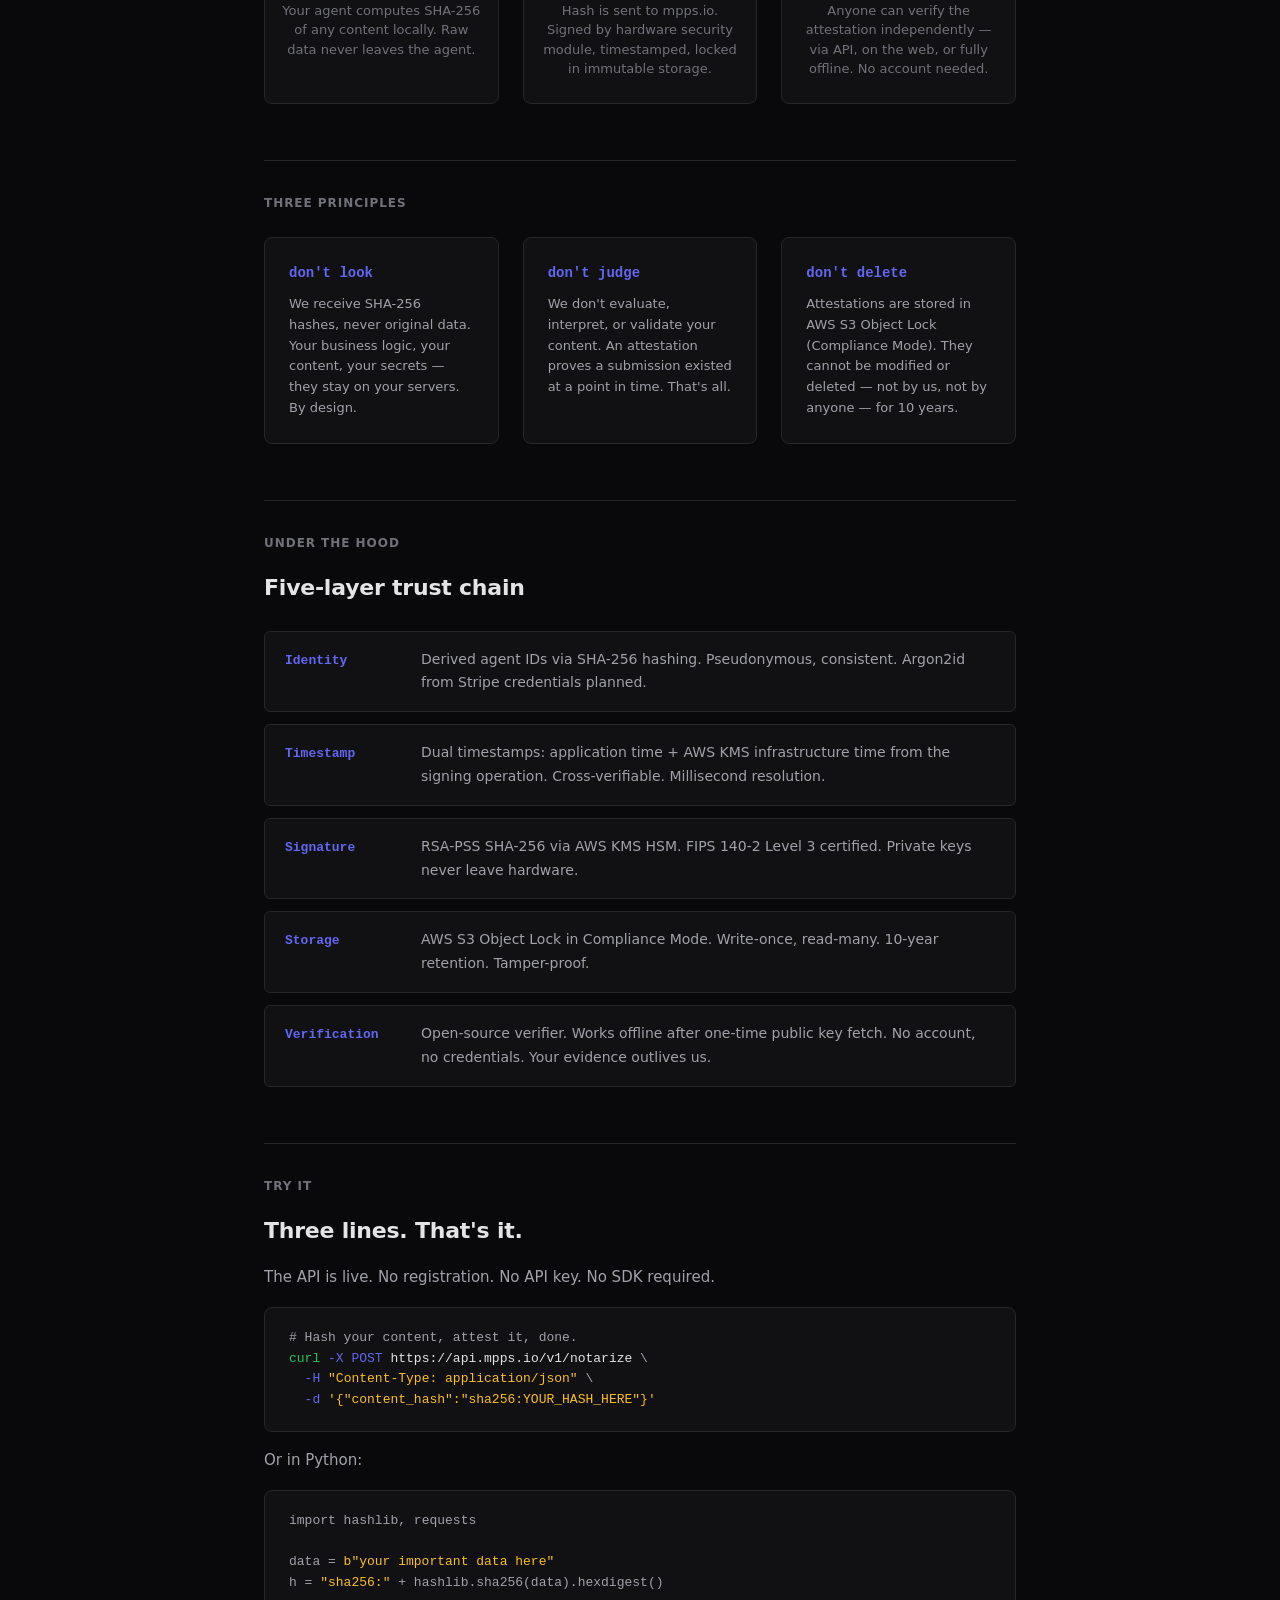
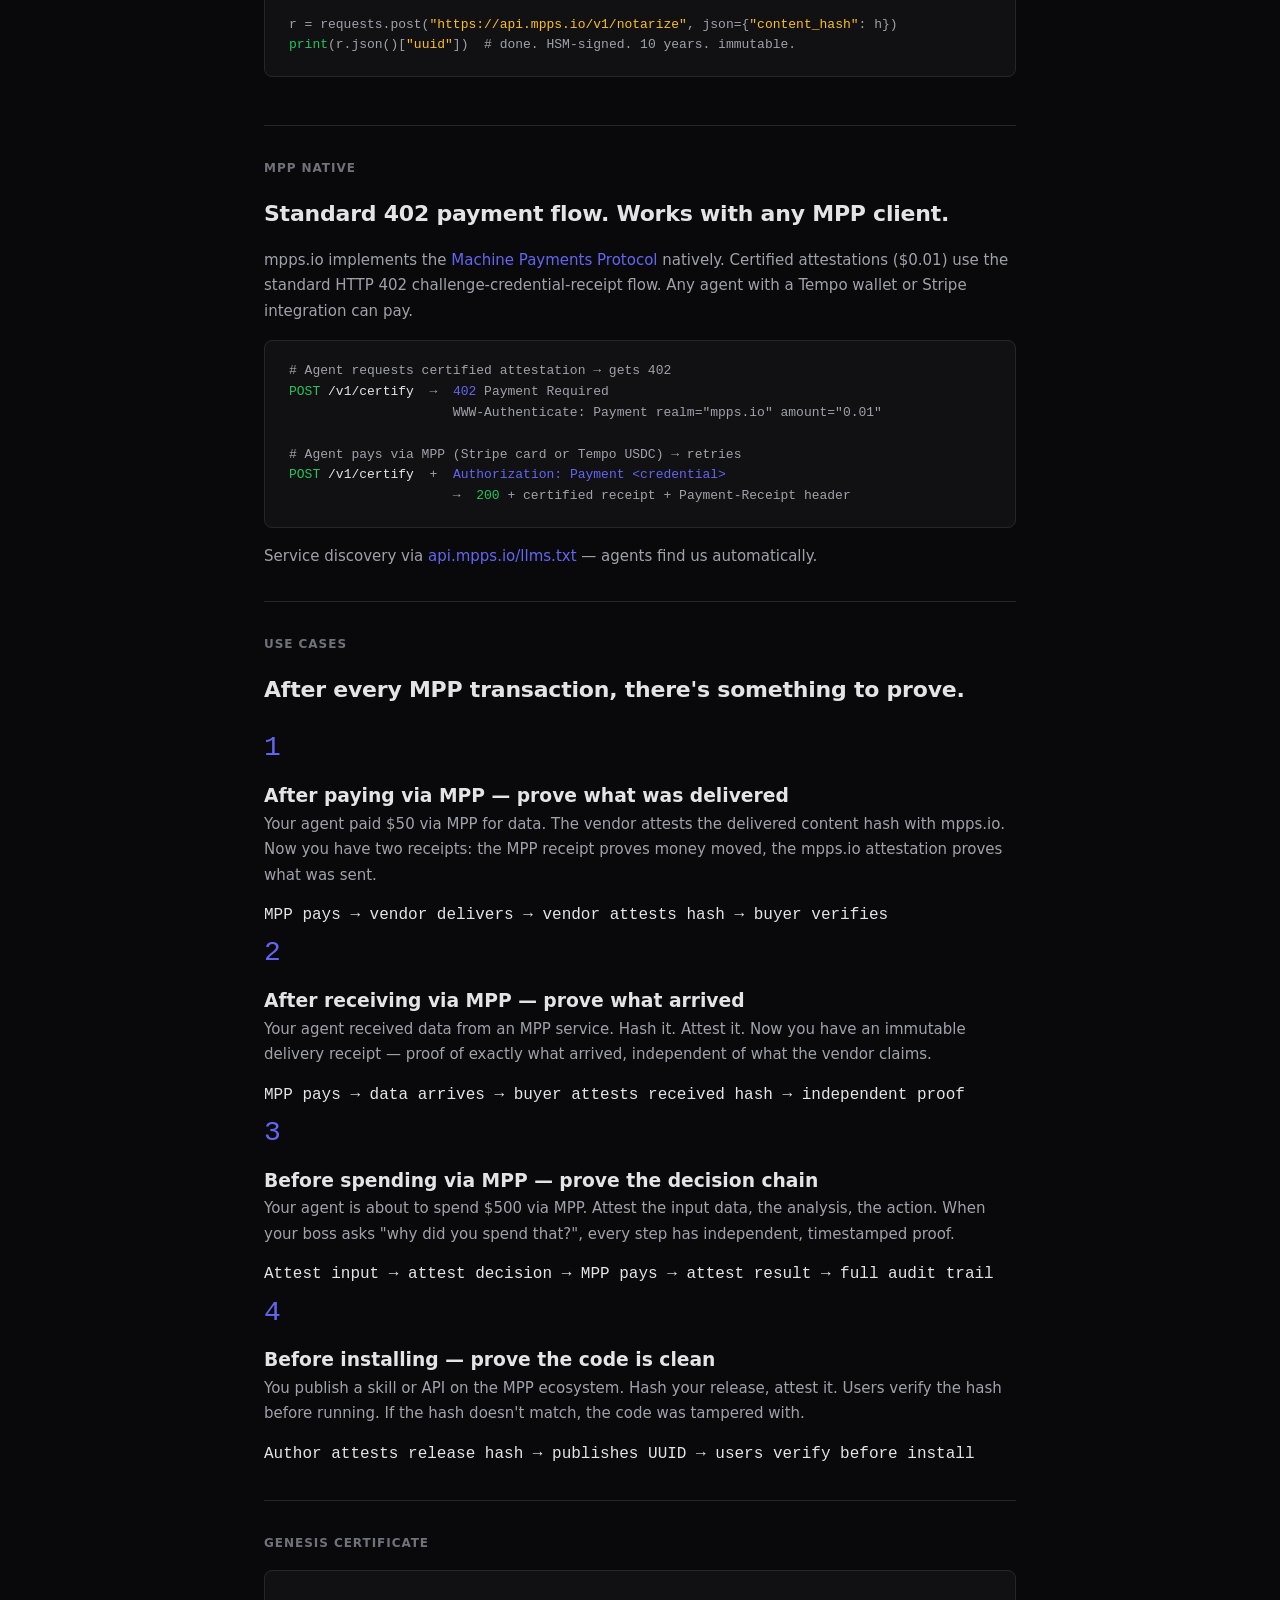
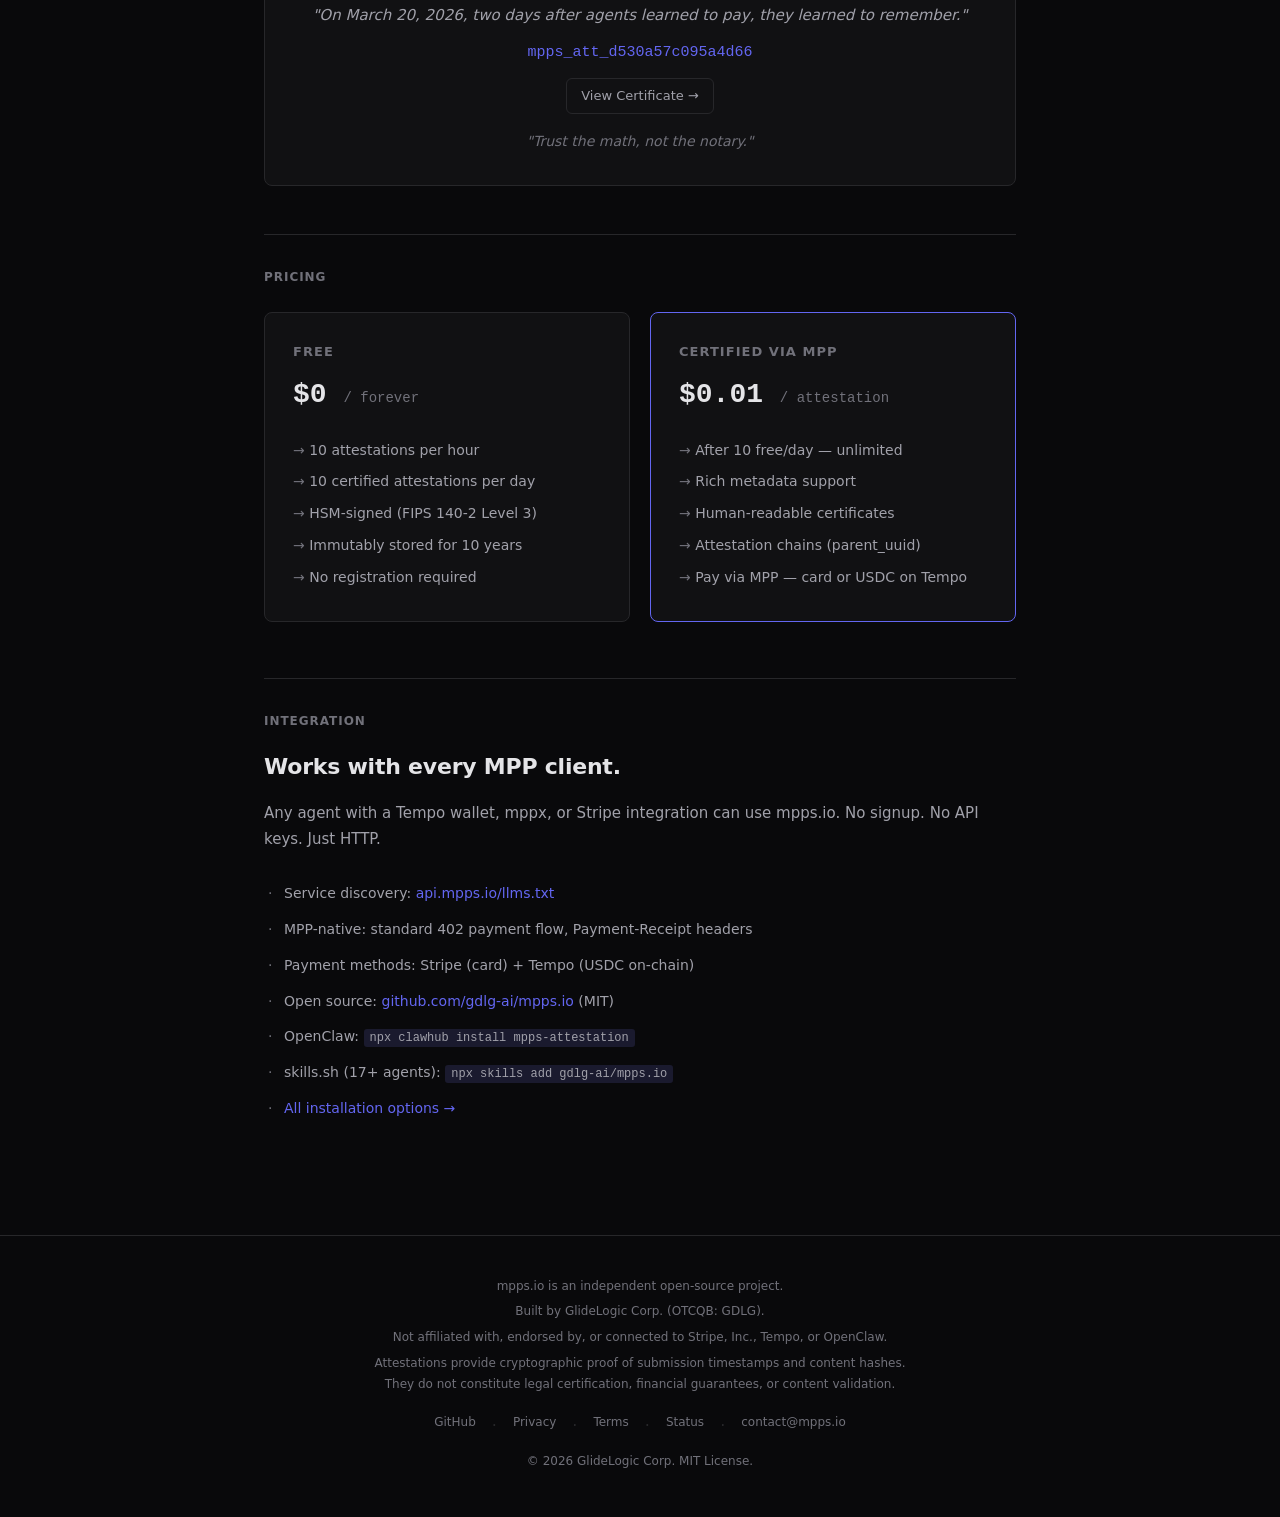
==== commit 8a292d0c: "Add KMS infrastructure timestamp (kms_timestamp) to all attestations Every attestation now includes " ====
--- a/website/index.html
+++ b/website/index.html
@@ -170,7 +170,7 @@
         </div>
         <div class="trust-layer">
           <span class="trust-layer-name">Timestamp</span>
-          <span class="trust-layer-desc">Server-side ISO 8601 timestamps from AWS Lambda runtime clock (synchronized via AWS Time Sync infrastructure). Millisecond resolution.</span>
+          <span class="trust-layer-desc">Dual timestamps: application time + AWS KMS infrastructure time from the signing operation. Cross-verifiable. Millisecond resolution.</span>
         </div>
         <div class="trust-layer">
           <span class="trust-layer-name">Signature</span>
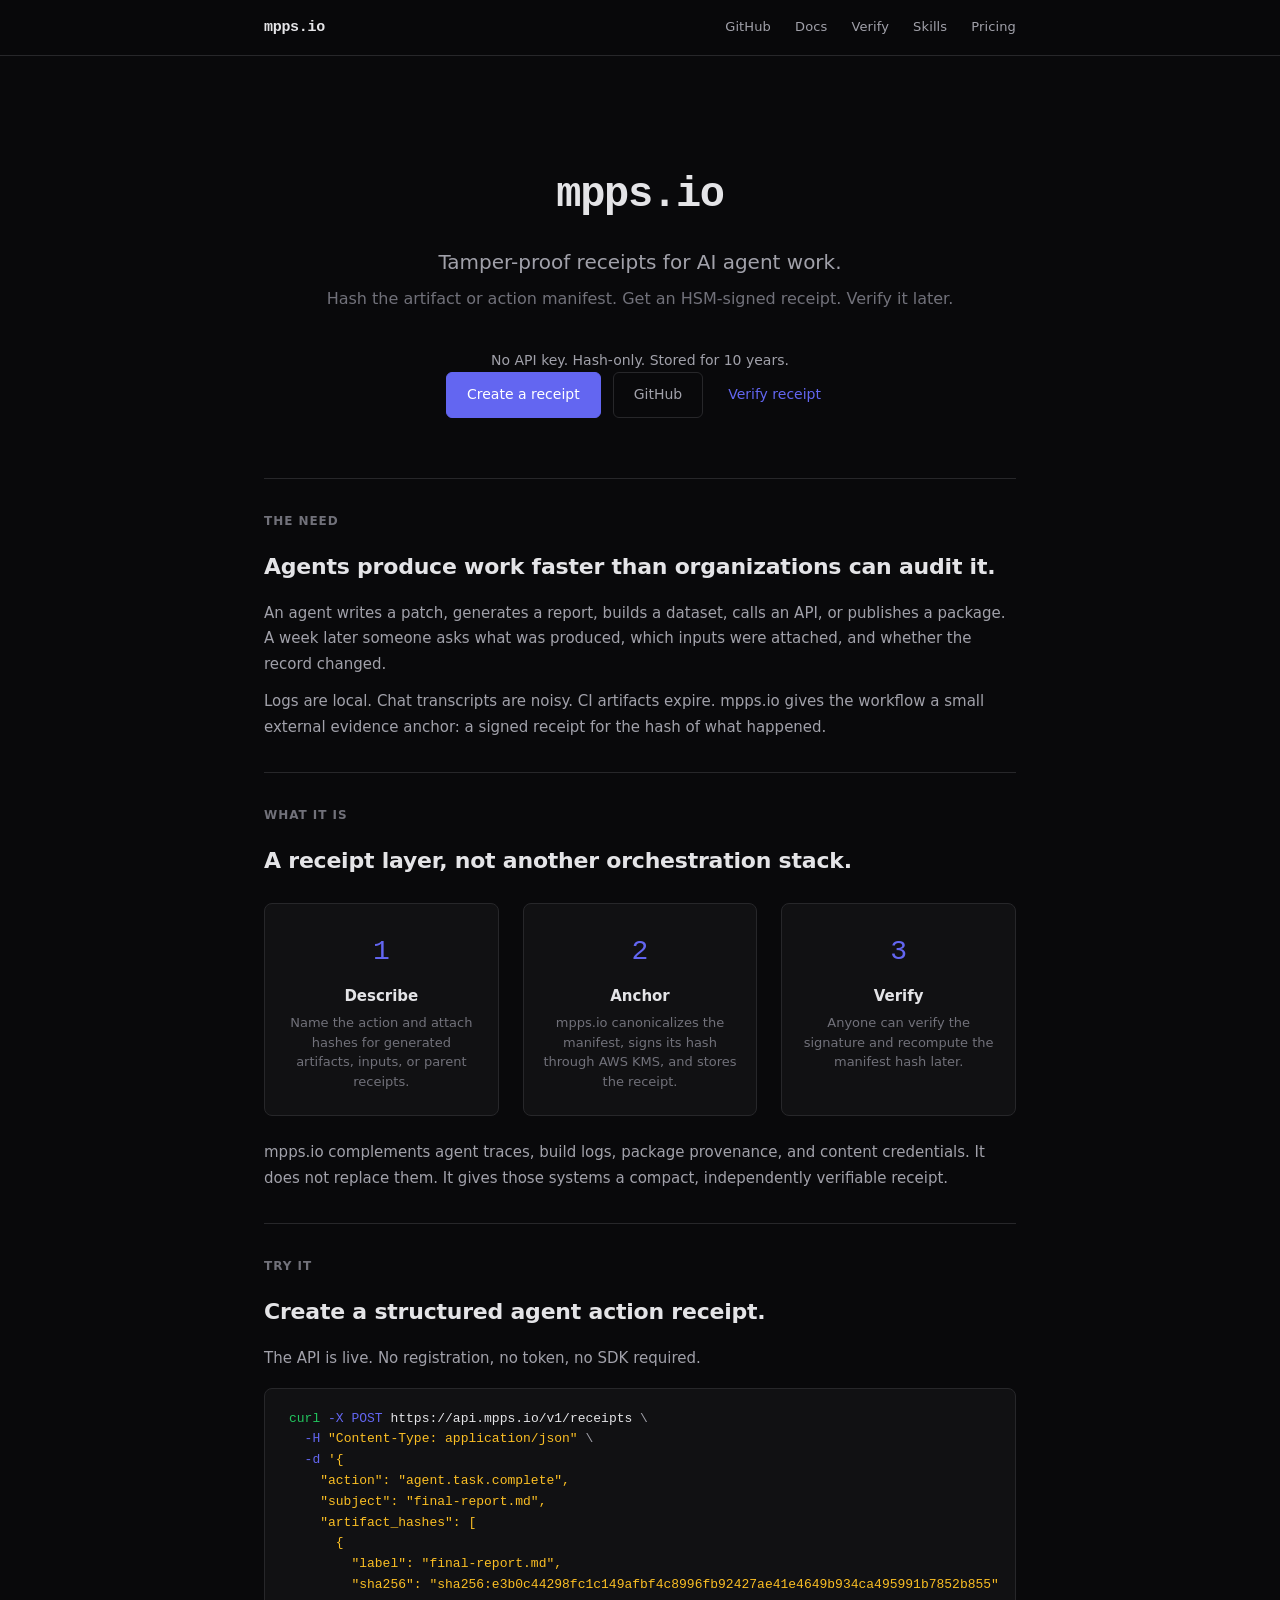
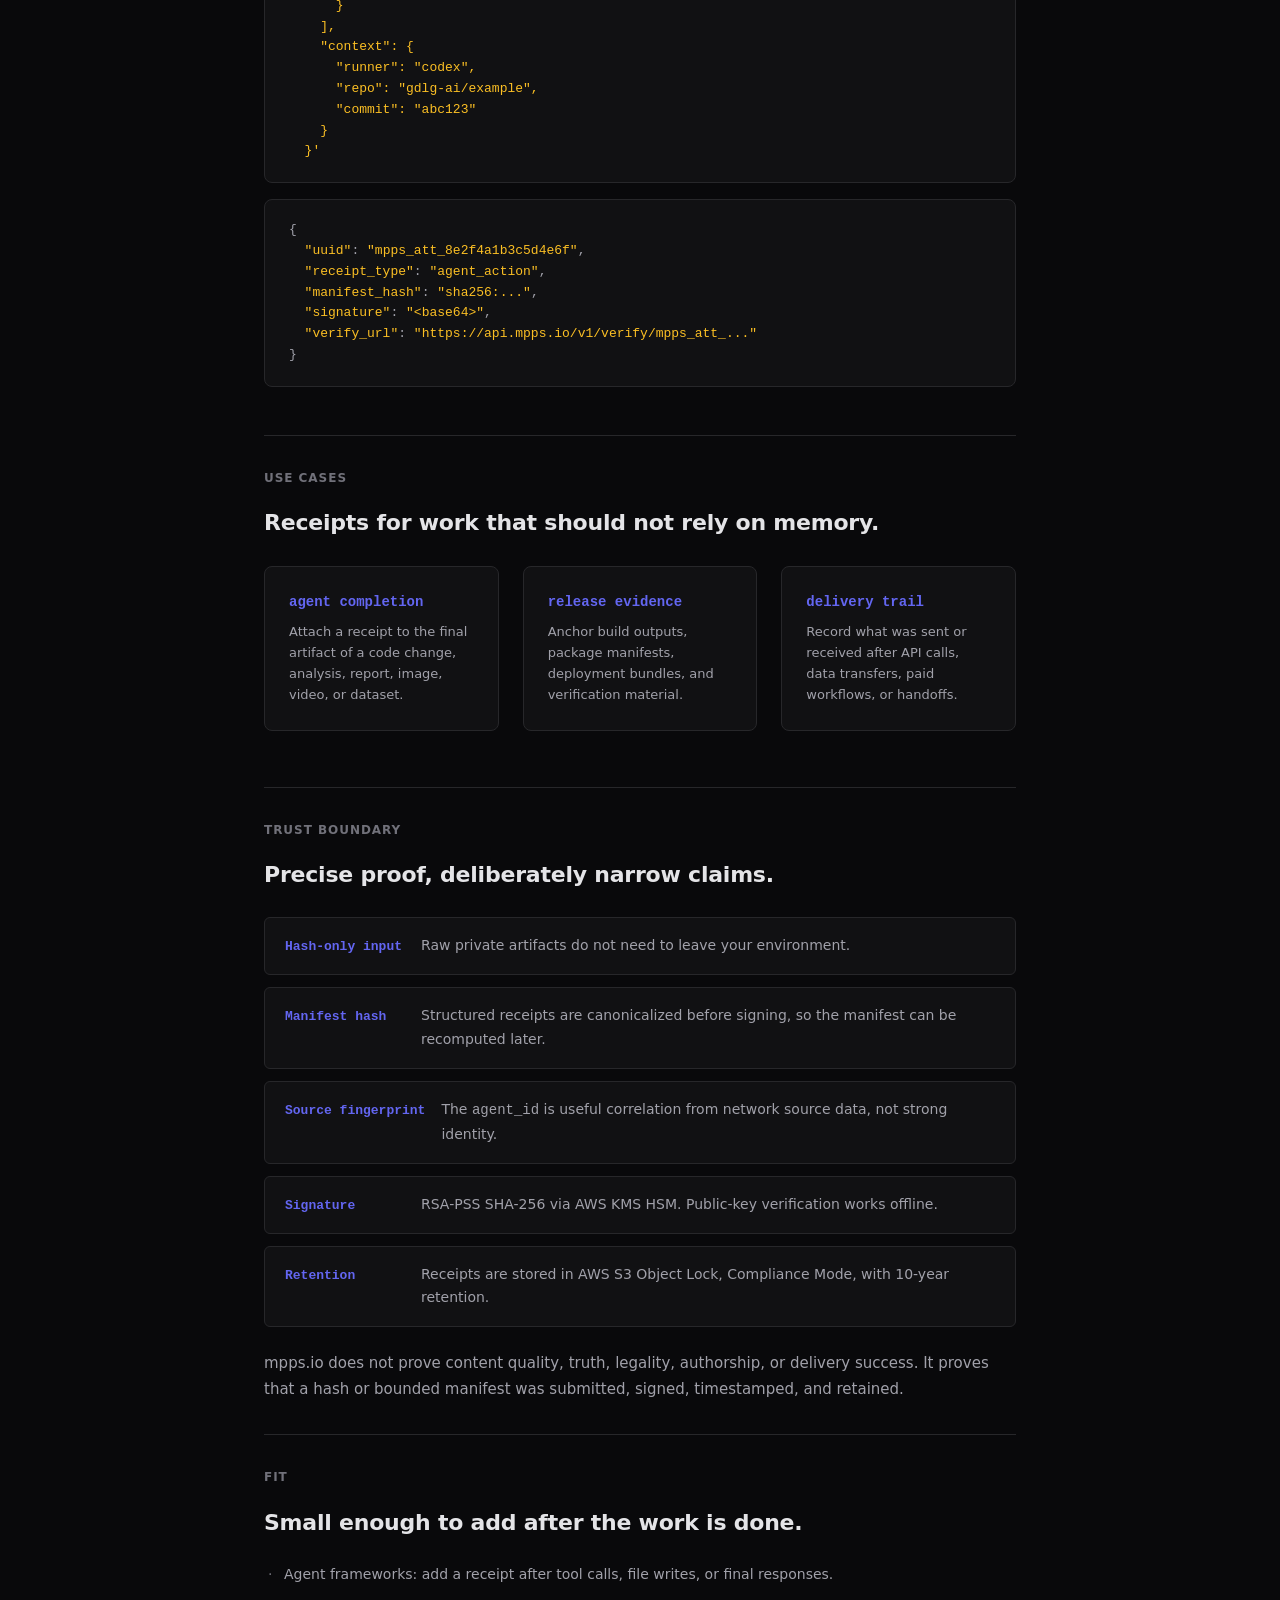
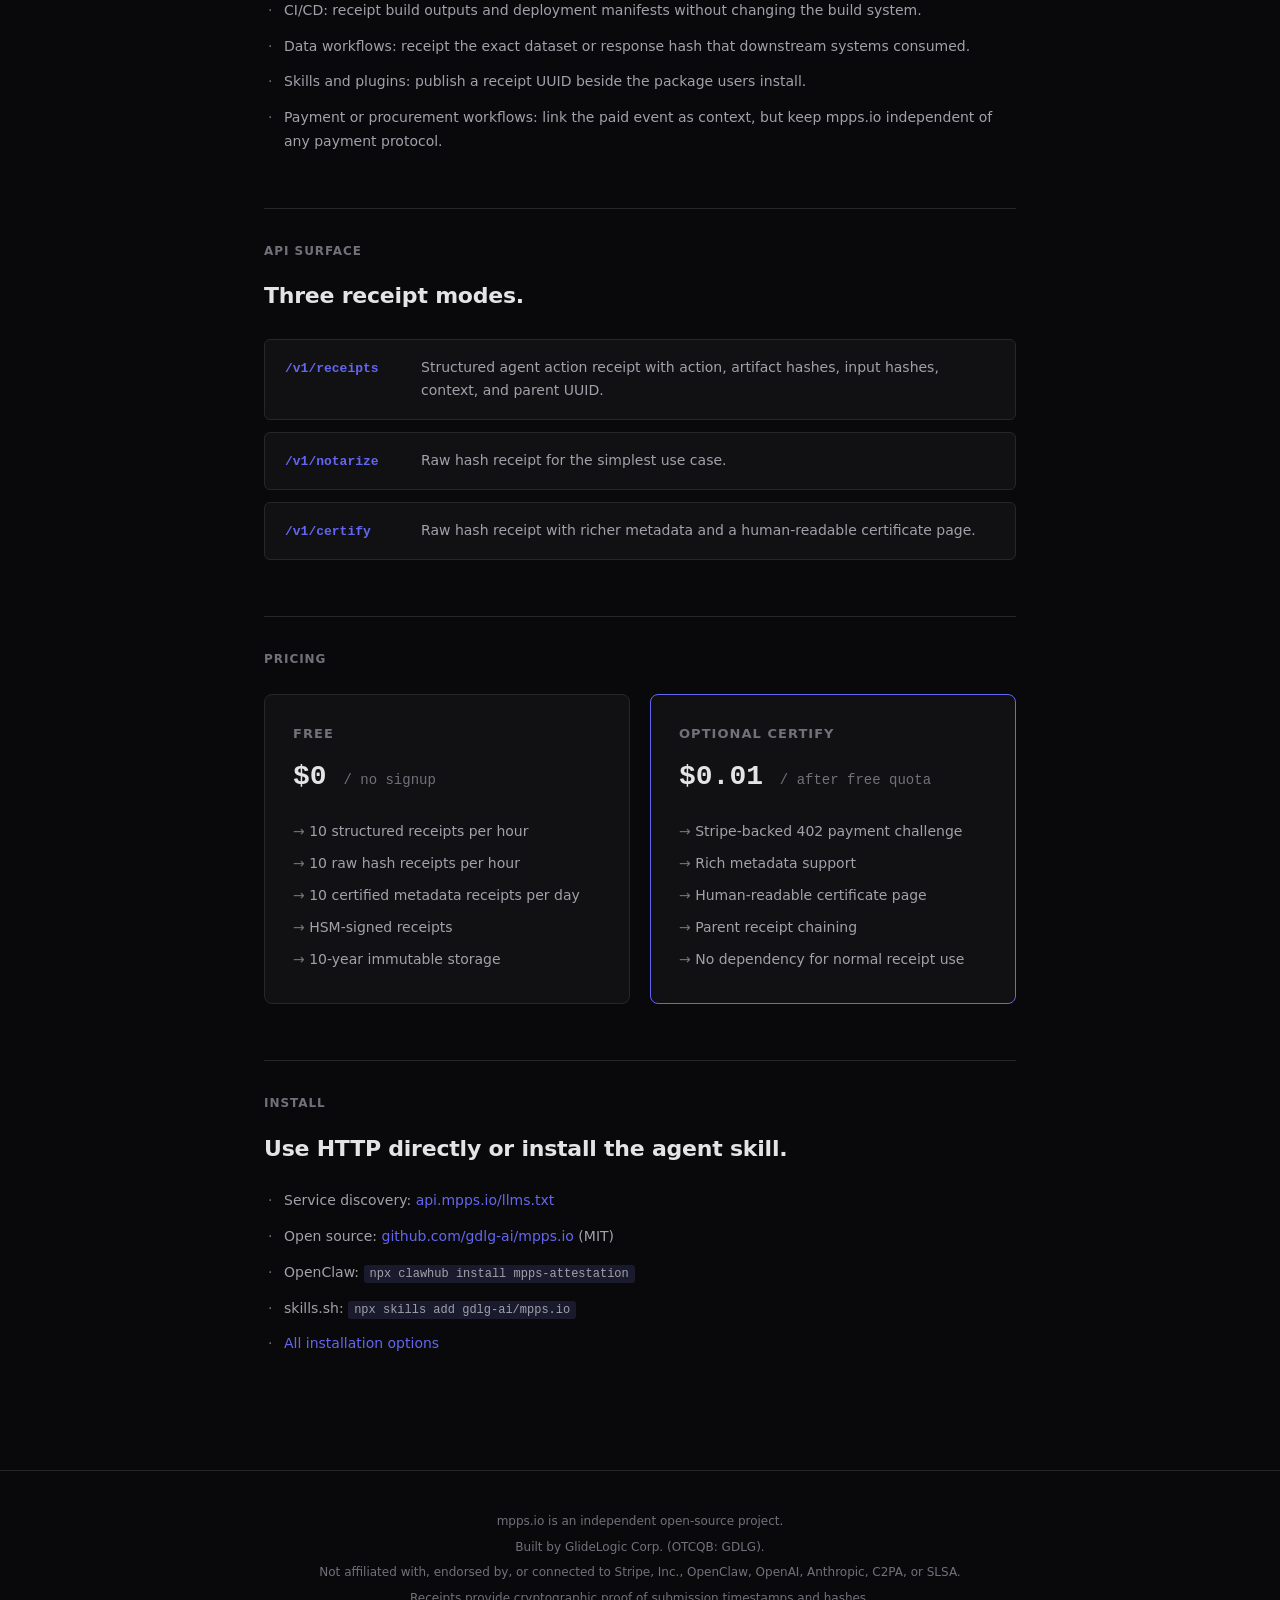
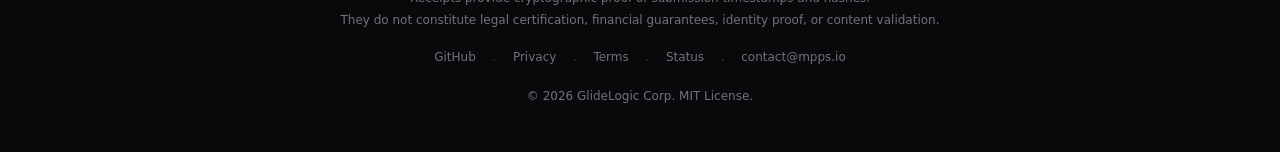
==== commit fd2bb9b4: "Reposition mpps.io around agent receipts" ====
--- a/website/index.html
+++ b/website/index.html
@@ -3,32 +3,29 @@
 <head>
   <meta charset="UTF-8">
   <meta name="viewport" content="width=device-width, initial-scale=1.0">
-  <title>mpps.io — Proof of delivery for the Machine Payments Protocol</title>
-  <meta name="description" content="MPP receipts prove money moved. mpps.io proves what was delivered. Cryptographic attestation for agent-to-agent commerce — HSM-signed, stored for 10 years, independently verifiable. Free.">
+  <title>mpps.io - Tamper-proof receipts for AI agent work</title>
+  <meta name="description" content="Create HSM-signed, immutable receipts for AI agent actions, generated artifacts, workflow outputs, and delivery evidence. No API key. Hash-only. Independently verifiable.">
   <link rel="canonical" href="https://mpps.io/">
-  <!-- Open Graph -->
   <meta property="og:type" content="website">
   <meta property="og:url" content="https://mpps.io/">
-  <meta property="og:title" content="mpps.io — Proof of delivery for the Machine Payments Protocol">
-  <meta property="og:description" content="Agents pay. mpps.io proves what happened. Free, HSM-signed attestation for agent commerce. One HTTP call. Stored 10 years.">
+  <meta property="og:title" content="mpps.io - Tamper-proof receipts for AI agent work">
+  <meta property="og:description" content="Hash an artifact or action manifest. Get an HSM-signed receipt. Verify it later.">
   <meta property="og:site_name" content="mpps.io">
-  <!-- Twitter Card -->
   <meta name="twitter:card" content="summary">
-  <meta name="twitter:title" content="mpps.io — Proof of delivery for MPP">
-  <meta name="twitter:description" content="Agents pay. mpps.io proves what happened. Free attestation, one HTTP call, HSM-signed, stored 10 years.">
-  <!-- JSON-LD Structured Data -->
+  <meta name="twitter:title" content="mpps.io - Agent action receipts">
+  <meta name="twitter:description" content="HSM-signed receipts for AI agent work. No API key. Hash-only. Stored for 10 years.">
   <script type="application/ld+json">
   {
     "@context": "https://schema.org",
     "@type": "SoftwareApplication",
     "name": "mpps.io",
     "url": "https://mpps.io",
-    "description": "Cryptographic attestation for agent-to-agent commerce. Proof of delivery for every MPP transaction.",
+    "description": "HSM-signed, immutable receipts for AI agent actions, generated artifacts, workflow outputs, and delivery evidence.",
     "applicationCategory": "DeveloperApplication",
-    "operatingSystem": "Any (HTTP API)",
+    "operatingSystem": "Any HTTP client",
     "offers": [
-      {"@type": "Offer", "price": "0", "priceCurrency": "USD", "description": "Free tier: 10 attestations/hour"},
-      {"@type": "Offer", "price": "0.01", "priceCurrency": "USD", "description": "Certified attestation via MPP"}
+      {"@type": "Offer", "price": "0", "priceCurrency": "USD", "description": "Free tier: 10 receipts/hour and 10 certified receipts/day"},
+      {"@type": "Offer", "price": "0.01", "priceCurrency": "USD", "description": "Optional certified receipt after free daily quota"}
     ],
     "author": {
       "@type": "Organization",
@@ -38,7 +35,7 @@
     },
     "license": "https://opensource.org/licenses/MIT",
     "isAccessibleForFree": true,
-    "keywords": "attestation, MPP, machine payments, agent commerce, proof of delivery, HSM, cryptographic proof"
+    "keywords": "AI agent receipts, provenance, artifact hash, HSM, verification"
   }
   </script>
   <link rel="stylesheet" href="css/style.css">
@@ -46,7 +43,6 @@
 </head>
 <body>
 
-  <!-- Nav -->
   <nav class="nav">
     <div class="nav-inner">
       <a href="/" class="nav-logo">mpps.io</a>
@@ -62,269 +58,208 @@
 
   <div class="content">
 
-    <!-- Hero -->
     <section class="hero">
       <h1 class="hero-title">mpps.io</h1>
-      <p class="hero-subtitle">Proof of delivery for the Machine Payments Protocol.</p>
-      <p class="hero-tagline">MPP receipts prove money moved. mpps.io proves what was delivered.</p>
-      <p style="color: var(--text-muted); font-size: 14px; margin-top: 0.5rem;">Free. MPP-native. Open source.</p>
+      <p class="hero-subtitle">Tamper-proof receipts for AI agent work.</p>
+      <p class="hero-tagline">Hash the artifact or action manifest. Get an HSM-signed receipt. Verify it later.</p>
+      <p style="color: var(--text-muted); font-size: 14px; margin-top: 0.5rem;">No API key. Hash-only. Stored for 10 years.</p>
       <div class="hero-actions">
-        <a href="#try-it" class="btn btn-primary">Try it — free</a>
+        <a href="#try-it" class="btn btn-primary">Create a receipt</a>
         <a href="https://github.com/gdlg-ai/mpps.io" class="btn btn-secondary" target="_blank">GitHub</a>
-        <a href="/cert/" class="btn btn-ghost">Genesis Certificate #1 →</a>
-      </div>
-    </section>
-
-    <!-- The Problem -->
-    <section class="section">
-      <div class="section-title">The Problem</div>
-      <p>Your agent pays $200 via MPP for API data. The vendor says they delivered. Your agent says the data was wrong. Who's right?</p>
-      <p>MPP receipts prove money moved. They don't prove what was delivered, what was promised, or what decision led to the payment.</p>
-      <p>Without a neutral third party, it's your agent's word against theirs. Every MPP transaction. Every time.</p>
-    </section>
-
-    <!-- The MPP Ecosystem -->
-    <section class="section">
-      <div class="section-title">Built for MPP</div>
-      <h2>The missing half of every MPP transaction.</h2>
-      <div style="display:grid; grid-template-columns: 1fr 1fr; gap: 16px; margin: 1rem 0;">
-        <div style="background:var(--bg-raised); border:1px solid var(--border); border-radius:8px; padding:20px;">
-          <div style="font-size:11px; text-transform:uppercase; letter-spacing:0.08em; color:var(--text-dim); margin-bottom:12px;">Without mpps.io</div>
-          <div style="font-family:var(--mono); font-size:13px; line-height:1.8;">
-            <div><span style="color:#22c55e;">✓</span> <span style="color:var(--text-muted);">Agent paid $5</span></div>
-            <div><span style="color:#ef4444;">✗</span> <span style="color:var(--text-muted);">What was delivered?</span></div>
-            <div><span style="color:#ef4444;">✗</span> <span style="color:var(--text-muted);">Was it what was promised?</span></div>
-            <div><span style="color:#ef4444;">✗</span> <span style="color:var(--text-muted);">Who can prove it?</span></div>
-          </div>
-        </div>
-        <div style="background:var(--bg-raised); border:1px solid var(--accent); border-radius:8px; padding:20px;">
-          <div style="font-size:11px; text-transform:uppercase; letter-spacing:0.08em; color:var(--accent); margin-bottom:12px;">With mpps.io</div>
-          <div style="font-family:var(--mono); font-size:13px; line-height:1.8;">
-            <div><span style="color:#22c55e;">✓</span> <span style="color:var(--text-muted);">Agent paid $5</span> <span style="color:var(--text-dim);">— MPP receipt</span></div>
-            <div><span style="color:#22c55e;">✓</span> <span style="color:var(--text-muted);">sha256:abc delivered</span> <span style="color:var(--text-dim);">— attested</span></div>
-            <div><span style="color:#22c55e;">✓</span> <span style="color:var(--text-muted);">HSM-signed, 10yr lock</span></div>
-            <div><span style="color:#22c55e;">✓</span> <span style="color:var(--text-muted);">Anyone can verify</span></div>
-          </div>
-        </div>
-      </div>
-      <p style="margin-top: 1rem;">Every service on <a href="https://mpp.dev/services" target="_blank" style="color: var(--accent);">mpp.dev/services</a> — Anthropic, Exa, fal.ai, OpenRouter — delivers something after payment. mpps.io lets both parties prove exactly what was exchanged.</p>
-    </section>
-
-    <!-- What mpps.io Does -->
-    <section class="section">
-      <div class="section-title">What mpps.io Does</div>
-      <h2>One API call. One immutable proof.</h2>
-      <p>After any MPP transaction, your agent hashes the delivered content, sends the hash to mpps.io, and gets back a signed receipt — timestamped, stored for 10 years, independently verifiable.</p>
-      <p>We never see your data. Only its fingerprint. If mpps.io shuts down tomorrow, your attestations remain valid — the verifier is open-source, the public key is published, your evidence outlives us.</p>
-    </section>
-
-    <!-- How It Works -->
-    <section class="section">
-      <div class="section-title">How It Works</div>
+        <a href="/verify.html" class="btn btn-ghost">Verify receipt</a>
+      </div>
+    </section>
+
+    <section class="section">
+      <div class="section-title">The Need</div>
+      <h2>Agents produce work faster than organizations can audit it.</h2>
+      <p>An agent writes a patch, generates a report, builds a dataset, calls an API, or publishes a package. A week later someone asks what was produced, which inputs were attached, and whether the record changed.</p>
+      <p>Logs are local. Chat transcripts are noisy. CI artifacts expire. mpps.io gives the workflow a small external evidence anchor: a signed receipt for the hash of what happened.</p>
+    </section>
+
+    <section class="section">
+      <div class="section-title">What It Is</div>
+      <h2>A receipt layer, not another orchestration stack.</h2>
       <div class="steps">
         <div class="step">
-          <div class="step-num">①</div>
-          <div class="step-label">Hash</div>
-          <div class="step-desc">Your agent computes SHA-256 of any content locally. Raw data never leaves the agent.</div>
+          <div class="step-num">1</div>
+          <div class="step-label">Describe</div>
+          <div class="step-desc">Name the action and attach hashes for generated artifacts, inputs, or parent receipts.</div>
         </div>
         <div class="step">
-          <div class="step-num">②</div>
-          <div class="step-label">Attest</div>
-          <div class="step-desc">Hash is sent to mpps.io. Signed by hardware security module, timestamped, locked in immutable storage.</div>
+          <div class="step-num">2</div>
+          <div class="step-label">Anchor</div>
+          <div class="step-desc">mpps.io canonicalizes the manifest, signs its hash through AWS KMS, and stores the receipt.</div>
         </div>
         <div class="step">
-          <div class="step-num">③</div>
+          <div class="step-num">3</div>
           <div class="step-label">Verify</div>
-          <div class="step-desc">Anyone can verify the attestation independently — via API, on the web, or fully offline. No account needed.</div>
-        </div>
-      </div>
-    </section>
-
-    <!-- Three Principles -->
-    <section class="section">
-      <div class="section-title">Three Principles</div>
+          <div class="step-desc">Anyone can verify the signature and recompute the manifest hash later.</div>
+        </div>
+      </div>
+      <p>mpps.io complements agent traces, build logs, package provenance, and content credentials. It does not replace them. It gives those systems a compact, independently verifiable receipt.</p>
+    </section>
+
+    <section class="section" id="try-it">
+      <div class="section-title">Try It</div>
+      <h2>Create a structured agent action receipt.</h2>
+      <p>The API is live. No registration, no token, no SDK required.</p>
+      <div class="code-block">
+<pre><span class="cmd">curl</span> <span class="flag">-X POST</span> <span class="url">https://api.mpps.io/v1/receipts</span> \
+  <span class="flag">-H</span> <span class="string">"Content-Type: application/json"</span> \
+  <span class="flag">-d</span> <span class="string">'{
+    "action": "agent.task.complete",
+    "subject": "final-report.md",
+    "artifact_hashes": [
+      {
+        "label": "final-report.md",
+        "sha256": "sha256:e3b0c44298fc1c149afbf4c8996fb92427ae41e4649b934ca495991b7852b855"
+      }
+    ],
+    "context": {
+      "runner": "codex",
+      "repo": "gdlg-ai/example",
+      "commit": "abc123"
+    }
+  }'</span></pre>
+      </div>
+      <div class="code-block">
+<pre>{
+  <span class="string">"uuid"</span>: <span class="string">"mpps_att_8e2f4a1b3c5d4e6f"</span>,
+  <span class="string">"receipt_type"</span>: <span class="string">"agent_action"</span>,
+  <span class="string">"manifest_hash"</span>: <span class="string">"sha256:..."</span>,
+  <span class="string">"signature"</span>: <span class="string">"&lt;base64&gt;"</span>,
+  <span class="string">"verify_url"</span>: <span class="string">"https://api.mpps.io/v1/verify/mpps_att_..."</span>
+}</pre>
+      </div>
+    </section>
+
+    <section class="section">
+      <div class="section-title">Use Cases</div>
+      <h2>Receipts for work that should not rely on memory.</h2>
       <div class="principles">
         <div class="principle">
-          <div class="principle-name">don't look</div>
-          <p>We receive SHA-256 hashes, never original data. Your business logic, your content, your secrets — they stay on your servers. By design.</p>
+          <div class="principle-name">agent completion</div>
+          <p>Attach a receipt to the final artifact of a code change, analysis, report, image, video, or dataset.</p>
         </div>
         <div class="principle">
-          <div class="principle-name">don't judge</div>
-          <p>We don't evaluate, interpret, or validate your content. An attestation proves a submission existed at a point in time. That's all.</p>
+          <div class="principle-name">release evidence</div>
+          <p>Anchor build outputs, package manifests, deployment bundles, and verification material.</p>
         </div>
         <div class="principle">
-          <div class="principle-name">don't delete</div>
-          <p>Attestations are stored in AWS S3 Object Lock (Compliance Mode). They cannot be modified or deleted — not by us, not by anyone — for 10 years.</p>
-        </div>
-      </div>
-    </section>
-
-    <!-- Under the Hood -->
-    <section class="section">
-      <div class="section-title">Under the Hood</div>
-      <h2>Five-layer trust chain</h2>
+          <div class="principle-name">delivery trail</div>
+          <p>Record what was sent or received after API calls, data transfers, paid workflows, or handoffs.</p>
+        </div>
+      </div>
+    </section>
+
+    <section class="section">
+      <div class="section-title">Trust Boundary</div>
+      <h2>Precise proof, deliberately narrow claims.</h2>
       <div class="trust-chain">
         <div class="trust-layer">
-          <span class="trust-layer-name">Identity</span>
-          <span class="trust-layer-desc">Derived agent IDs via SHA-256 hashing. Pseudonymous, consistent. Argon2id from Stripe credentials planned.</span>
-        </div>
-        <div class="trust-layer">
-          <span class="trust-layer-name">Timestamp</span>
-          <span class="trust-layer-desc">Dual timestamps: application time + AWS KMS infrastructure time from the signing operation. Cross-verifiable. Millisecond resolution.</span>
+          <span class="trust-layer-name">Hash-only input</span>
+          <span class="trust-layer-desc">Raw private artifacts do not need to leave your environment.</span>
+        </div>
+        <div class="trust-layer">
+          <span class="trust-layer-name">Manifest hash</span>
+          <span class="trust-layer-desc">Structured receipts are canonicalized before signing, so the manifest can be recomputed later.</span>
+        </div>
+        <div class="trust-layer">
+          <span class="trust-layer-name">Source fingerprint</span>
+          <span class="trust-layer-desc">The <code>agent_id</code> is useful correlation from network source data, not strong identity.</span>
         </div>
         <div class="trust-layer">
           <span class="trust-layer-name">Signature</span>
-          <span class="trust-layer-desc">RSA-PSS SHA-256 via AWS KMS HSM. FIPS 140-2 Level 3 certified. Private keys never leave hardware.</span>
-        </div>
-        <div class="trust-layer">
-          <span class="trust-layer-name">Storage</span>
-          <span class="trust-layer-desc">AWS S3 Object Lock in Compliance Mode. Write-once, read-many. 10-year retention. Tamper-proof.</span>
-        </div>
-        <div class="trust-layer">
-          <span class="trust-layer-name">Verification</span>
-          <span class="trust-layer-desc">Open-source verifier. Works offline after one-time public key fetch. No account, no credentials. Your evidence outlives us.</span>
-        </div>
-      </div>
-    </section>
-
-    <!-- Try It -->
-    <section class="section" id="try-it">
-      <div class="section-title">Try It</div>
-      <h2>Three lines. That's it.</h2>
-      <p>The API is live. No registration. No API key. No SDK required.</p>
-      <div class="code-block">
-<pre><span class="comment"># Hash your content, attest it, done.</span>
-<span class="cmd">curl</span> <span class="flag">-X POST</span> <span class="url">https://api.mpps.io/v1/notarize</span> \
-  <span class="flag">-H</span> <span class="string">"Content-Type: application/json"</span> \
-  <span class="flag">-d</span> <span class="string">'{"content_hash":"sha256:YOUR_HASH_HERE"}'</span></pre>
-      </div>
-      <p style="margin-top: 1rem;">Or in Python:</p>
-      <div class="code-block">
-<pre><span class="kw">import</span> hashlib, requests
-
-data = <span class="string">b"your important data here"</span>
-h = <span class="string">"sha256:"</span> + hashlib.sha256(data).hexdigest()
-
-r = requests.post(<span class="string">"https://api.mpps.io/v1/notarize"</span>, json={<span class="string">"content_hash"</span>: h})
-<span class="cmd">print</span>(r.json()[<span class="string">"uuid"</span>])  <span class="comment"># done. HSM-signed. 10 years. immutable.</span></pre>
-      </div>
-    </section>
-
-    <!-- MPP Native -->
-    <section class="section">
-      <div class="section-title">MPP Native</div>
-      <h2>Standard 402 payment flow. Works with any MPP client.</h2>
-      <p>mpps.io implements the <a href="https://mpp.dev" target="_blank" style="color: var(--accent);">Machine Payments Protocol</a> natively. Certified attestations ($0.01) use the standard HTTP 402 challenge-credential-receipt flow. Any agent with a Tempo wallet or Stripe integration can pay.</p>
-      <div class="code-block">
-<pre><span class="comment"># Agent requests certified attestation → gets 402</span>
-<span class="cmd">POST</span> <span class="url">/v1/certify</span>  →  <span class="flag">402</span> Payment Required
-                     <span style="color:var(--text-muted)">WWW-Authenticate: Payment realm="mpps.io" amount="0.01"</span>
-
-<span class="comment"># Agent pays via MPP (Stripe card or Tempo USDC) → retries</span>
-<span class="cmd">POST</span> <span class="url">/v1/certify</span>  +  <span class="flag">Authorization: Payment &lt;credential&gt;</span>
-                     →  <span style="color:#22c55e">200</span> + certified receipt + <span style="color:var(--text-muted)">Payment-Receipt header</span></pre>
-      </div>
-      <p style="margin-top: 1rem;">Service discovery via <a href="https://api.mpps.io/llms.txt" style="color: var(--accent);">api.mpps.io/llms.txt</a> — agents find us automatically.</p>
-    </section>
-
-    <!-- Use Cases -->
-    <section class="section" id="use-cases">
-      <div class="section-title">Use Cases</div>
-      <h2>After every MPP transaction, there's something to prove.</h2>
-
-      <div class="steps-grid">
-        <div class="step-card">
-          <div class="step-num">1</div>
-          <h3>After paying via MPP — prove what was delivered</h3>
-          <p>Your agent paid $50 via MPP for data. The vendor attests the delivered content hash with mpps.io. Now you have two receipts: the MPP receipt proves money moved, the mpps.io attestation proves what was sent.</p>
-          <code class="step-flow">MPP pays → vendor delivers → vendor attests hash → buyer verifies</code>
-        </div>
-        <div class="step-card">
-          <div class="step-num">2</div>
-          <h3>After receiving via MPP — prove what arrived</h3>
-          <p>Your agent received data from an MPP service. Hash it. Attest it. Now you have an immutable delivery receipt — proof of exactly what arrived, independent of what the vendor claims.</p>
-          <code class="step-flow">MPP pays → data arrives → buyer attests received hash → independent proof</code>
-        </div>
-        <div class="step-card">
-          <div class="step-num">3</div>
-          <h3>Before spending via MPP — prove the decision chain</h3>
-          <p>Your agent is about to spend $500 via MPP. Attest the input data, the analysis, the action. When your boss asks "why did you spend that?", every step has independent, timestamped proof.</p>
-          <code class="step-flow">Attest input → attest decision → MPP pays → attest result → full audit trail</code>
-        </div>
-        <div class="step-card">
-          <div class="step-num">4</div>
-          <h3>Before installing — prove the code is clean</h3>
-          <p>You publish a skill or API on the MPP ecosystem. Hash your release, attest it. Users verify the hash before running. If the hash doesn't match, the code was tampered with.</p>
-          <code class="step-flow">Author attests release hash → publishes UUID → users verify before install</code>
-        </div>
-      </div>
-    </section>
-
-    <!-- Genesis Certificate -->
-    <section class="section">
-      <div class="section-title">Genesis Certificate</div>
-      <div class="genesis-block">
-        <p style="color: var(--text-muted); font-size: 15px; font-style: italic;">"On March 20, 2026, two days after agents learned to pay, they learned to remember."</p>
-        <div class="uuid">mpps_att_d530a57c095a4d66</div>
-        <a href="/cert/" class="btn btn-secondary btn-sm">View Certificate →</a>
-        <p class="quote">"Trust the math, not the notary."</p>
-      </div>
-    </section>
-
-    <!-- Pricing -->
+          <span class="trust-layer-desc">RSA-PSS SHA-256 via AWS KMS HSM. Public-key verification works offline.</span>
+        </div>
+        <div class="trust-layer">
+          <span class="trust-layer-name">Retention</span>
+          <span class="trust-layer-desc">Receipts are stored in AWS S3 Object Lock, Compliance Mode, with 10-year retention.</span>
+        </div>
+      </div>
+      <p>mpps.io does not prove content quality, truth, legality, authorship, or delivery success. It proves that a hash or bounded manifest was submitted, signed, timestamped, and retained.</p>
+    </section>
+
+    <section class="section">
+      <div class="section-title">Fit</div>
+      <h2>Small enough to add after the work is done.</h2>
+      <ul class="agent-features">
+        <li>Agent frameworks: add a receipt after tool calls, file writes, or final responses.</li>
+        <li>CI/CD: receipt build outputs and deployment manifests without changing the build system.</li>
+        <li>Data workflows: receipt the exact dataset or response hash that downstream systems consumed.</li>
+        <li>Skills and plugins: publish a receipt UUID beside the package users install.</li>
+        <li>Payment or procurement workflows: link the paid event as context, but keep mpps.io independent of any payment protocol.</li>
+      </ul>
+    </section>
+
+    <section class="section">
+      <div class="section-title">API Surface</div>
+      <h2>Three receipt modes.</h2>
+      <div class="trust-chain">
+        <div class="trust-layer">
+          <span class="trust-layer-name">/v1/receipts</span>
+          <span class="trust-layer-desc">Structured agent action receipt with action, artifact hashes, input hashes, context, and parent UUID.</span>
+        </div>
+        <div class="trust-layer">
+          <span class="trust-layer-name">/v1/notarize</span>
+          <span class="trust-layer-desc">Raw hash receipt for the simplest use case.</span>
+        </div>
+        <div class="trust-layer">
+          <span class="trust-layer-name">/v1/certify</span>
+          <span class="trust-layer-desc">Raw hash receipt with richer metadata and a human-readable certificate page.</span>
+        </div>
+      </div>
+    </section>
+
     <section class="section" id="pricing">
       <div class="section-title">Pricing</div>
       <div class="pricing-grid">
         <div class="pricing-card">
           <div class="pricing-tier">Free</div>
-          <div class="pricing-price">$0 <span>/ forever</span></div>
+          <div class="pricing-price">$0 <span>/ no signup</span></div>
           <ul class="pricing-features">
-            <li>10 attestations per hour</li>
-            <li>10 certified attestations per day</li>
-            <li>HSM-signed (FIPS 140-2 Level 3)</li>
-            <li>Immutably stored for 10 years</li>
-            <li>No registration required</li>
+            <li>10 structured receipts per hour</li>
+            <li>10 raw hash receipts per hour</li>
+            <li>10 certified metadata receipts per day</li>
+            <li>HSM-signed receipts</li>
+            <li>10-year immutable storage</li>
           </ul>
         </div>
         <div class="pricing-card featured">
-          <div class="pricing-tier">Certified via MPP</div>
-          <div class="pricing-price">$0.01 <span>/ attestation</span></div>
+          <div class="pricing-tier">Optional Certify</div>
+          <div class="pricing-price">$0.01 <span>/ after free quota</span></div>
           <ul class="pricing-features">
-            <li>After 10 free/day — unlimited</li>
+            <li>Stripe-backed 402 payment challenge</li>
             <li>Rich metadata support</li>
-            <li>Human-readable certificates</li>
-            <li>Attestation chains (parent_uuid)</li>
-            <li>Pay via MPP — card or USDC on Tempo</li>
+            <li>Human-readable certificate page</li>
+            <li>Parent receipt chaining</li>
+            <li>No dependency for normal receipt use</li>
           </ul>
         </div>
       </div>
     </section>
 
-    <!-- For Agents -->
-    <section class="section">
-      <div class="section-title">Integration</div>
-      <h2>Works with every MPP client.</h2>
-      <p style="color: var(--text-muted); margin-bottom: 1.5rem;">Any agent with a Tempo wallet, mppx, or Stripe integration can use mpps.io. No signup. No API keys. Just HTTP.</p>
+    <section class="section">
+      <div class="section-title">Install</div>
+      <h2>Use HTTP directly or install the agent skill.</h2>
       <ul class="agent-features">
         <li>Service discovery: <a href="https://api.mpps.io/llms.txt">api.mpps.io/llms.txt</a></li>
-        <li>MPP-native: standard 402 payment flow, Payment-Receipt headers</li>
-        <li>Payment methods: Stripe (card) + Tempo (USDC on-chain)</li>
-        <li>Open source: <a href="https://github.com/gdlg-ai/mpps.io" target="_blank" style="color: var(--accent);">github.com/gdlg-ai/mpps.io</a> (MIT)</li>
+        <li>Open source: <a href="https://github.com/gdlg-ai/mpps.io" target="_blank">github.com/gdlg-ai/mpps.io</a> (MIT)</li>
         <li>OpenClaw: <code style="font-size:12px;background:#1a1a2e;padding:2px 6px;border-radius:3px;">npx clawhub install mpps-attestation</code></li>
-        <li>skills.sh (17+ agents): <code style="font-size:12px;background:#1a1a2e;padding:2px 6px;border-radius:3px;">npx skills add gdlg-ai/mpps.io</code></li>
-        <li><a href="/skills.html" style="color: var(--accent);">All installation options →</a></li>
+        <li>skills.sh: <code style="font-size:12px;background:#1a1a2e;padding:2px 6px;border-radius:3px;">npx skills add gdlg-ai/mpps.io</code></li>
+        <li><a href="/skills.html">All installation options</a></li>
       </ul>
     </section>
 
   </div>
 
-  <!-- Footer -->
   <footer class="footer">
     <div class="footer-inner">
       <p>mpps.io is an independent open-source project.</p>
       <p>Built by GlideLogic Corp. (OTCQB: GDLG).</p>
-      <p>Not affiliated with, endorsed by, or connected to Stripe, Inc., Tempo, or OpenClaw.</p>
-      <p>Attestations provide cryptographic proof of submission timestamps and content hashes.<br>They do not constitute legal certification, financial guarantees, or content validation.</p>
+      <p>Not affiliated with, endorsed by, or connected to Stripe, Inc., OpenClaw, OpenAI, Anthropic, C2PA, or SLSA.</p>
+      <p>Receipts provide cryptographic proof of submission timestamps and hashes.<br>They do not constitute legal certification, financial guarantees, identity proof, or content validation.</p>
       <div class="footer-links">
         <a href="https://github.com/gdlg-ai/mpps.io" target="_blank">GitHub</a>
         <span class="sep">·</span>
--- a/website/css/style.css
+++ b/website/css/style.css
@@ -1,4 +1,4 @@
-/* mpps.io — Protocol-grade attestation layer */
+/* mpps.io - protocol-grade receipt layer */
 /* Dark, industrial, trustworthy */
 
 :root {
